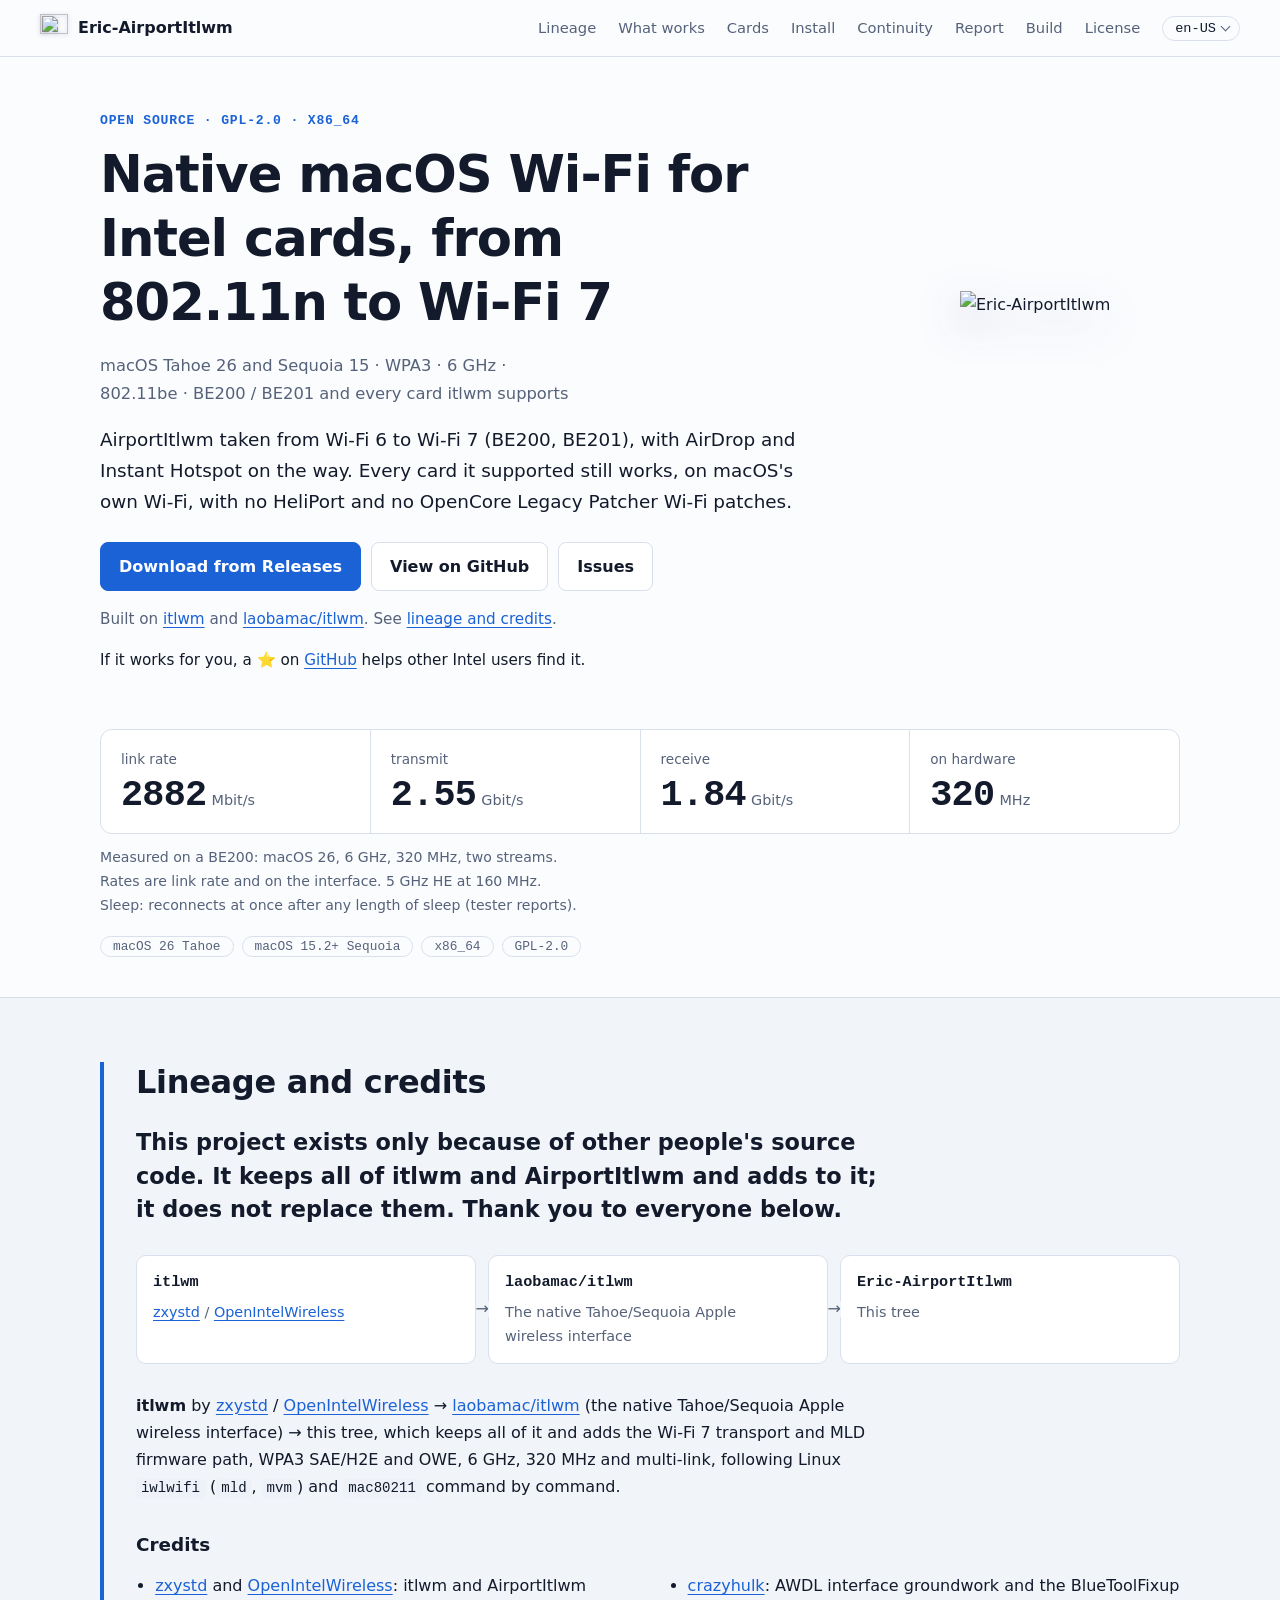
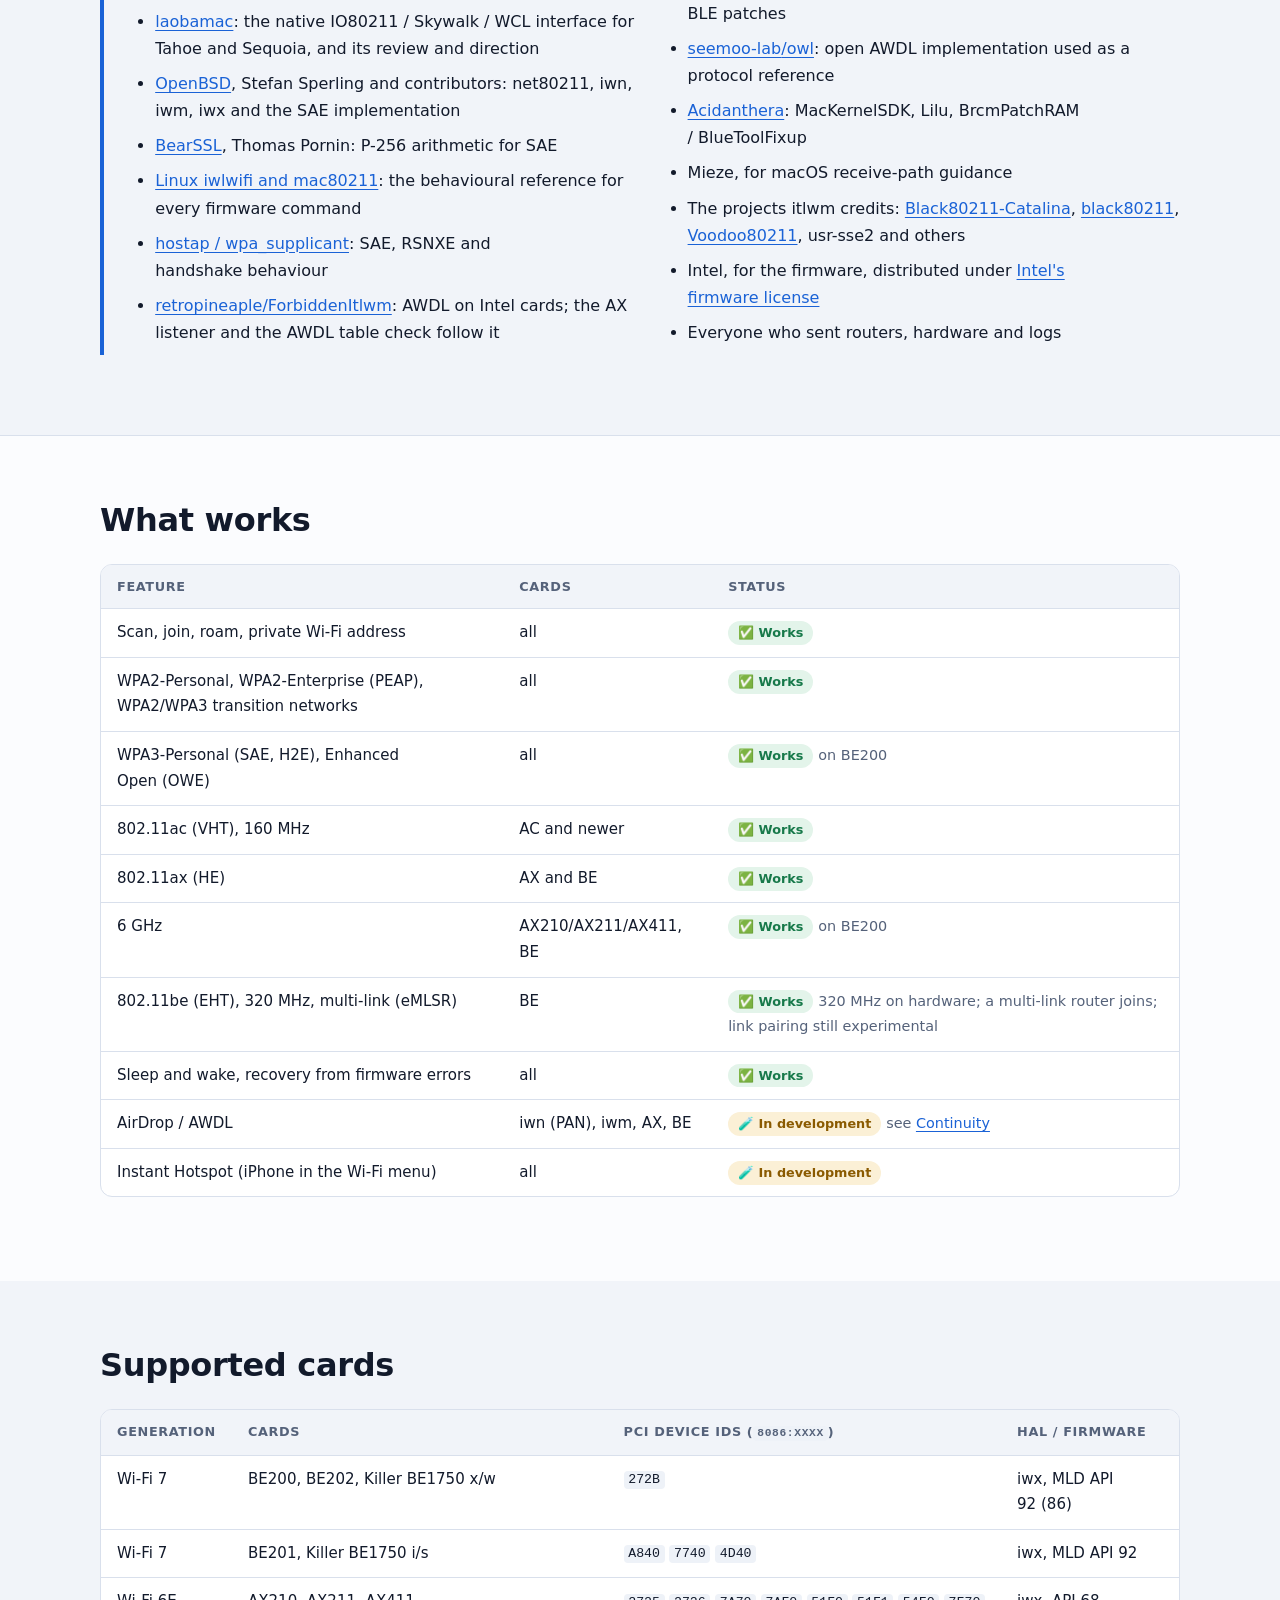
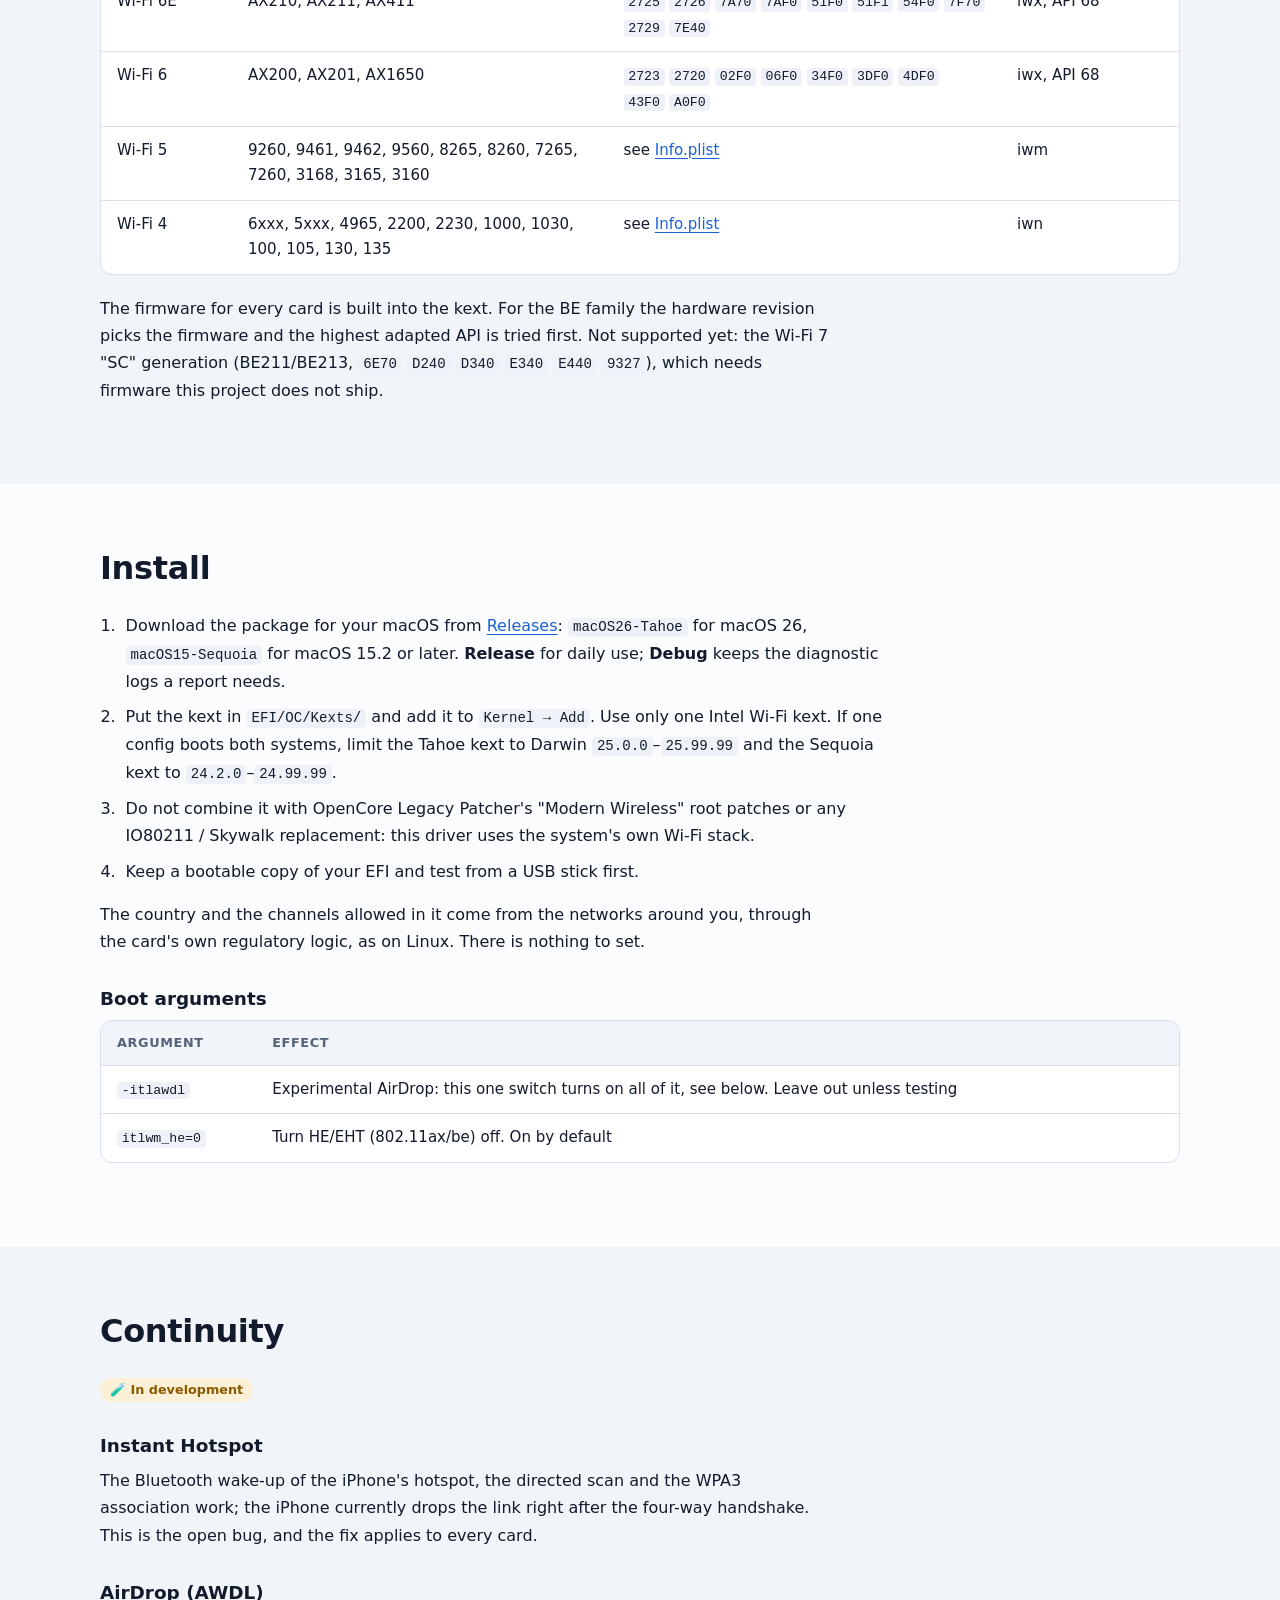
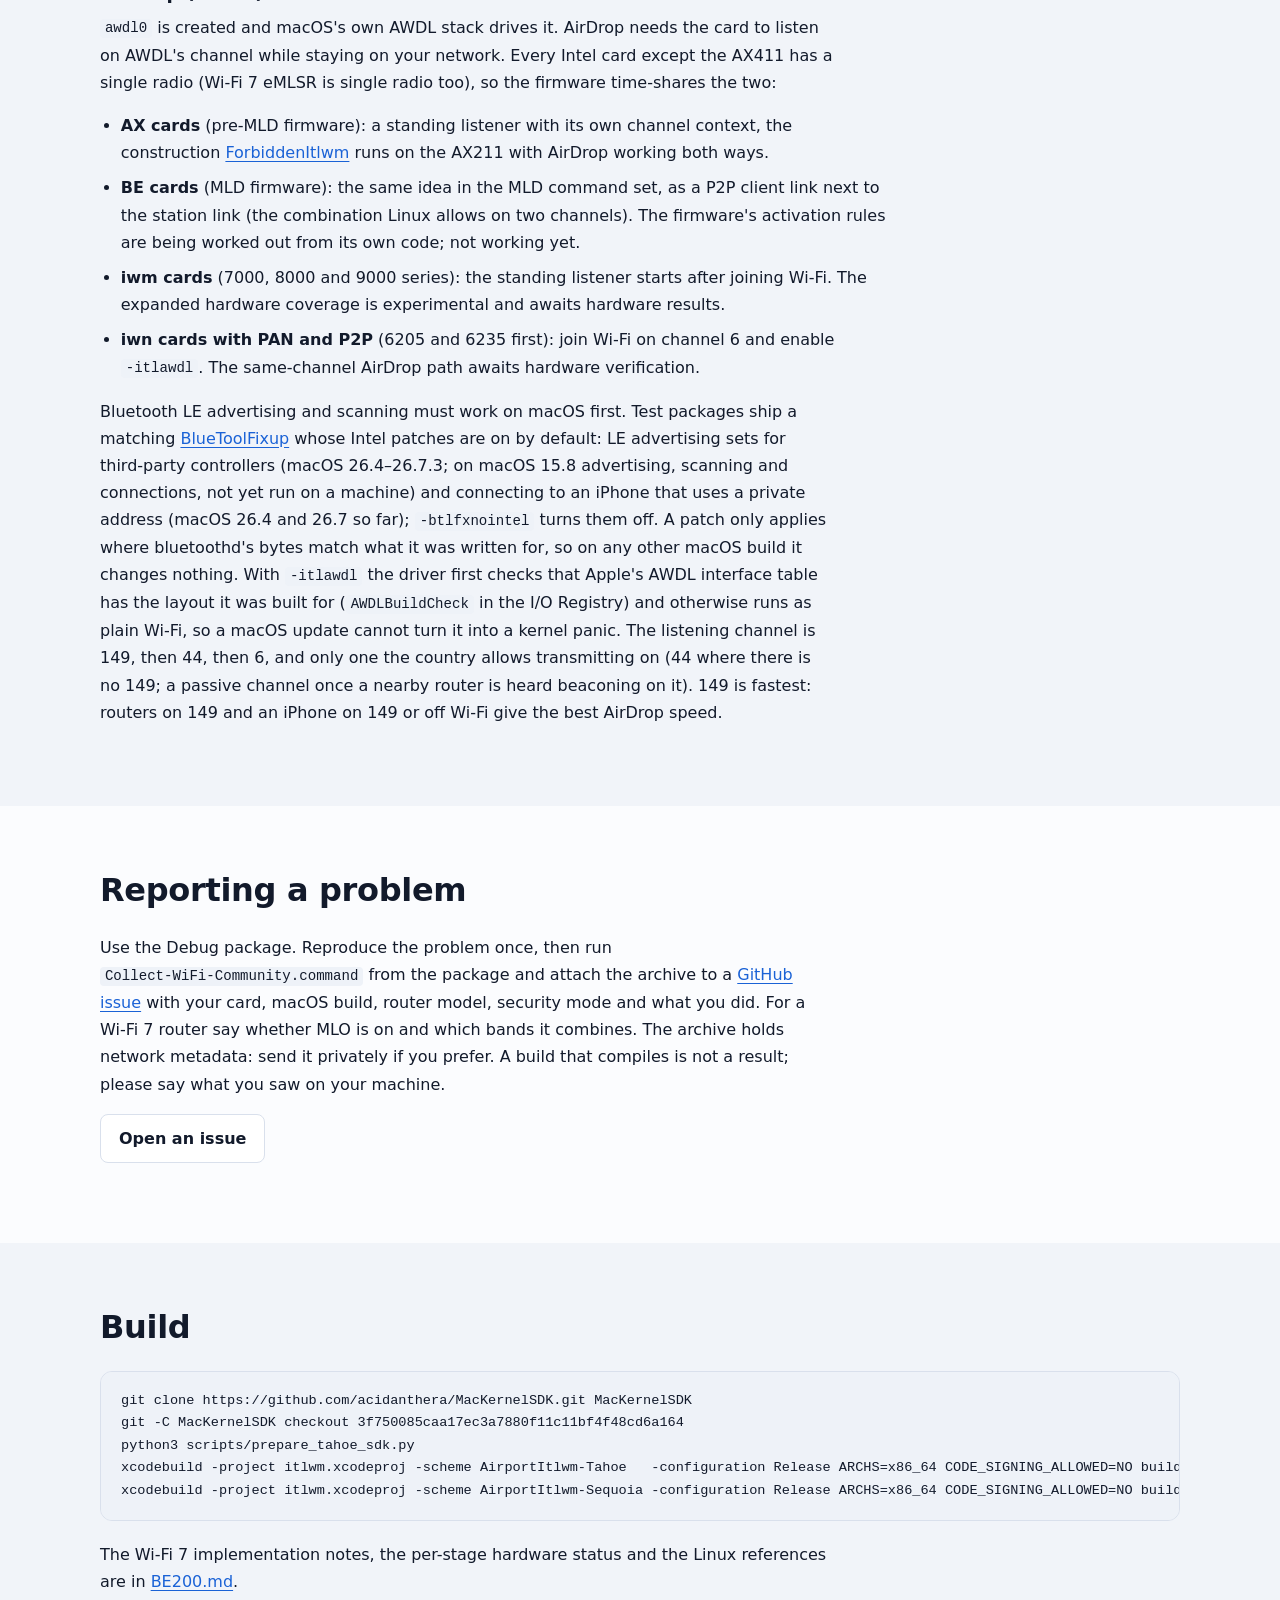
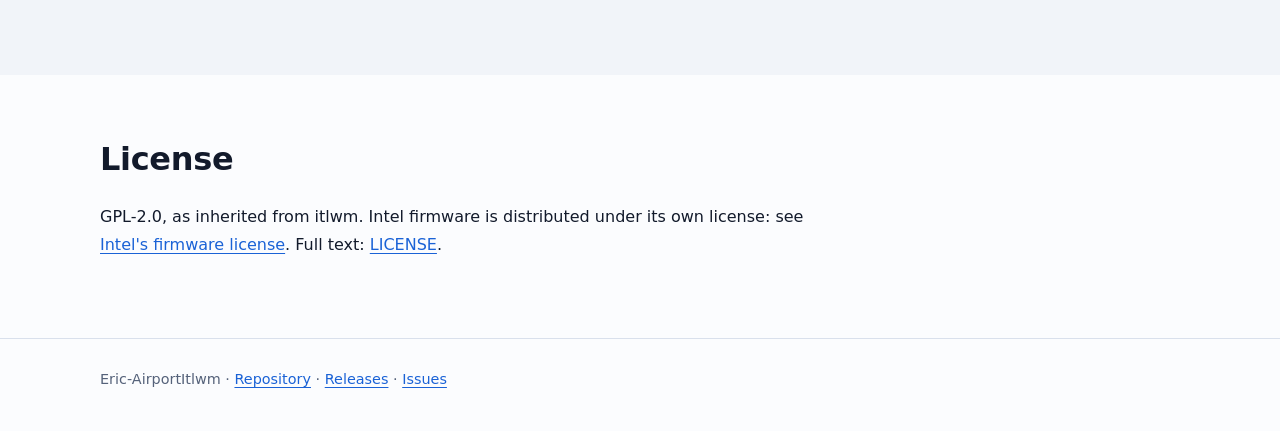
==== docs/index.html @ acb90069 "docs(site): match the Bluetooth patch text to the README The site still described -btlfxadvsets and " ====
<!DOCTYPE html>
<html lang="en" data-lang="en-us">
<head>
<meta charset="utf-8">
<meta name="viewport" content="width=device-width, initial-scale=1">
<meta name="color-scheme" content="light dark">
<title>Eric-AirportItlwm: native macOS Wi-Fi for Intel cards, 802.11n to Wi-Fi 7</title>
<meta name="description" content="Native macOS Wi-Fi for Intel cards, from 802.11n to Wi-Fi 7. macOS Tahoe 26 and Sequoia 15, WPA3, 6 GHz, 802.11be, BE200 / BE201 and every card itlwm supports.">
<link rel="canonical" href="https://ersiter.github.io/Eric-AirportItlwm/">
<link rel="alternate" hreflang="en" href="https://ersiter.github.io/Eric-AirportItlwm/">
<link rel="alternate" hreflang="zh-Hans" href="https://ersiter.github.io/Eric-AirportItlwm/zh-hans/">
<link rel="alternate" hreflang="zh-Hant" href="https://ersiter.github.io/Eric-AirportItlwm/zh-hant/">
<link rel="alternate" hreflang="de" href="https://ersiter.github.io/Eric-AirportItlwm/de/">
<link rel="alternate" hreflang="fr" href="https://ersiter.github.io/Eric-AirportItlwm/fr/">
<link rel="alternate" hreflang="ru" href="https://ersiter.github.io/Eric-AirportItlwm/ru/">
<link rel="alternate" hreflang="x-default" href="https://ersiter.github.io/Eric-AirportItlwm/">
<link rel="icon" type="image/png" href="be200-icon.png">
<link rel="stylesheet" href="style.css">
<script>var SITE_ROOT=true;</script>
<script src="lang.js"></script>
<script defer src="app.js"></script>
</head>
<body>
<a class="skip" href="#main">Skip to content</a>
<header class="top"><div class="bar">
<a class="brand" href="#top"><img src="be200-icon.png" width="28" height="28" alt="">Eric-AirportItlwm</a>
<button class="burger" type="button" aria-label="Menu" aria-expanded="false" aria-controls="sections"><span></span><span></span><span></span></button>
<nav id="sections" aria-label="Sections">
<a href="#lineage">Lineage</a>
<a href="#works">What works</a>
<a href="#cards">Cards</a>
<a href="#install">Install</a>
<a href="#continuity">Continuity</a>
<a href="#report">Report</a>
<a href="#build">Build</a>
<a href="#license">License</a>
</nav>
<details class="lang">
<summary aria-label="Language"><span lang="en">en-US</span></summary>
<ul>
<li><a href="./" hreflang="en" lang="en" data-lang="en-us" aria-current="true">en-US<span>English</span></a></li>
<li><a href="zh-hans/" hreflang="zh-Hans" lang="zh-Hans" data-lang="zh-hans">zh-Hans<span>简体中文</span></a></li>
<li><a href="zh-hant/" hreflang="zh-Hant" lang="zh-Hant" data-lang="zh-hant">zh-Hant<span>繁體中文</span></a></li>
<li><a href="de/" hreflang="de" lang="de" data-lang="de">de<span>Deutsch</span></a></li>
<li><a href="fr/" hreflang="fr" lang="fr" data-lang="fr">fr<span>Français</span></a></li>
<li><a href="ru/" hreflang="ru" lang="ru" data-lang="ru">ru<span>Русский</span></a></li>
</ul>
</details>
</div></header>
<main id="main">
<section class="hero" id="top"><div class="wrap hero-grid">
<div class="hero-text">
<p class="eyebrow">Open source · <span class="nw">GPL-2</span>.0 · x86_64</p>
<h1>Native macOS <span class="nw">Wi-Fi</span> for Intel cards, from <span class="nw">802.11n</span> to <span class="nw">Wi-Fi 7</span></h1>
<p class="sub">macOS Tahoe 26 and Sequoia 15 · WPA3 · 6 GHz · <span class="nw">802.11be</span> · <span class="nw">BE200 / BE201</span> and every card itlwm supports</p>
<p class="lead">AirportItlwm taken from <span class="nw">Wi-Fi 6</span> to <span class="nw">Wi-Fi 7</span> (BE200, BE201), with AirDrop and Instant Hotspot on the way. Every card it supported still works, on macOS's own <span class="nw">Wi-Fi</span>, with no HeliPort and no OpenCore Legacy Patcher <span class="nw">Wi-Fi</span> patches.</p>
<p class="cta"><a target="_blank" rel="noopener noreferrer" class="btn primary" href="https://github.com/Ersiter/Eric-AirportItlwm/releases/latest">Download from Releases</a><a target="_blank" rel="noopener noreferrer" class="btn" href="https://github.com/Ersiter/Eric-AirportItlwm">View on GitHub</a><a target="_blank" rel="noopener noreferrer" class="btn" href="https://github.com/Ersiter/Eric-AirportItlwm/issues">Issues</a></p>
<p class="credit-line">Built on <a target="_blank" rel="noopener noreferrer" href="https://github.com/OpenIntelWireless/itlwm">itlwm</a> and <a target="_blank" rel="noopener noreferrer" href="https://github.com/laobamac/itlwm">laobamac/itlwm</a>. See <a href="#lineage">lineage and credits</a>.</p>
<p class="star-line">If it works for you, a ⭐ on <a target="_blank" rel="noopener noreferrer" href="https://github.com/Ersiter/Eric-AirportItlwm">GitHub</a> helps other Intel users find it.</p>
</div>
<div class="hero-art"><img src="be200-icon.png" width="256" height="256" alt="Eric-AirportItlwm"></div>
</div>
<div class="wrap"><dl class="stats">
<div><dt>link rate</dt><dd><span class="num">2882</span> <span class="unit">Mbit/s</span></dd></div>
<div><dt>transmit</dt><dd><span class="num">2.55</span> <span class="unit">Gbit/s</span></dd></div>
<div><dt>receive</dt><dd><span class="num">1.84</span> <span class="unit">Gbit/s</span></dd></div>
<div><dt>on hardware</dt><dd><span class="num">320</span> <span class="unit">MHz</span></dd></div>
</dl><p class="note">Measured on a BE200: macOS 26, 6 GHz, 320 MHz, two streams. Rates are link rate and on the interface. 5 GHz HE at 160 MHz. Sleep: reconnects at once after any length of sleep (tester reports).</p>
<ul class="chips"><li>macOS 26 Tahoe</li><li>macOS 15.2+ Sequoia</li><li>x86_64</li><li>GPL-2.0</li></ul></div>
</section>
<section class="lineage" id="lineage"><div class="wrap">
<h2>Lineage and credits</h2>
<p class="big">This project exists only because of other people's source code. It keeps all of itlwm and AirportItlwm and adds to it; it does not replace them. Thank you to everyone below.</p>
<ol class="chain">
<li><strong>itlwm</strong><span><a target="_blank" rel="noopener noreferrer" href="https://github.com/zxystd">zxystd</a> / <a target="_blank" rel="noopener noreferrer" href="https://github.com/OpenIntelWireless/itlwm">OpenIntelWireless</a></span></li>
<li><strong>laobamac/itlwm</strong><span>The native <span class="nw">Tahoe/Sequoia</span> Apple wireless interface</span></li>
<li><strong>Eric-AirportItlwm</strong><span>This tree</span></li>
</ol>
<p><strong>itlwm</strong> by <a target="_blank" rel="noopener noreferrer" href="https://github.com/zxystd">zxystd</a> / <a target="_blank" rel="noopener noreferrer" href="https://github.com/OpenIntelWireless/itlwm">OpenIntelWireless</a> → <a target="_blank" rel="noopener noreferrer" href="https://github.com/laobamac/itlwm">laobamac/itlwm</a> (the native <span class="nw">Tahoe/Sequoia</span> Apple wireless interface) → this tree, which keeps all of it and adds the <span class="nw">Wi-Fi 7</span> transport and MLD firmware path, WPA3 SAE/H2E and OWE, 6 GHz, 320 MHz and <span class="nw">multi-link</span>, following Linux <code>iwlwifi</code> (<code>mld</code>, <code>mvm</code>) and <code>mac80211</code> command by command.</p>
<h3>Credits</h3>
<ul class="credits">
<li><a target="_blank" rel="noopener noreferrer" href="https://github.com/zxystd">zxystd</a> and <a target="_blank" rel="noopener noreferrer" href="https://github.com/OpenIntelWireless">OpenIntelWireless</a>: itlwm and AirportItlwm</li>
<li><a target="_blank" rel="noopener noreferrer" href="https://github.com/laobamac/itlwm">laobamac</a>: the native IO80211 / Skywalk / WCL interface for Tahoe and Sequoia, and its review and direction</li>
<li><a target="_blank" rel="noopener noreferrer" href="https://github.com/openbsd/src">OpenBSD</a>, Stefan Sperling and contributors: net80211, iwn, iwm, iwx and the SAE implementation</li>
<li><a target="_blank" rel="noopener noreferrer" href="https://bearssl.org/">BearSSL</a>, Thomas Pornin: <span class="nw">P-256</span> arithmetic for SAE</li>
<li><a target="_blank" rel="noopener noreferrer" href="https://github.com/torvalds/linux/tree/master/drivers/net/wireless/intel/iwlwifi">Linux iwlwifi and mac80211</a>: the behavioural reference for every firmware command</li>
<li><a target="_blank" rel="noopener noreferrer" href="https://w1.fi/">hostap / wpa_supplicant</a>: SAE, RSNXE and handshake behaviour</li>
<li><a target="_blank" rel="noopener noreferrer" href="https://github.com/retropineaple/ForbiddenItlwm">retropineaple/ForbiddenItlwm</a>: AWDL on Intel cards; the AX listener and the AWDL table check follow it</li>
<li><a target="_blank" rel="noopener noreferrer" href="https://github.com/crazyhulk">crazyhulk</a>: AWDL interface groundwork and the BlueToolFixup BLE patches</li>
<li><a target="_blank" rel="noopener noreferrer" href="https://github.com/seemoo-lab/owl"><span class="nw">seemoo-lab</span>/owl</a>: open AWDL implementation used as a protocol reference</li>
<li><a target="_blank" rel="noopener noreferrer" href="https://github.com/acidanthera">Acidanthera</a>: MacKernelSDK, Lilu, BrcmPatchRAM / BlueToolFixup</li>
<li>Mieze, for macOS <span class="nw">receive-path</span> guidance</li>
<li>The projects itlwm credits: <a target="_blank" rel="noopener noreferrer" href="https://github.com/AppleIntelWiFi/Black80211-Catalina"><span class="nw">Black80211-Catalina</span></a>, <a target="_blank" rel="noopener noreferrer" href="https://github.com/rpeshkov/black80211">black80211</a>, <a target="_blank" rel="noopener noreferrer" href="https://github.com/mercurysquad/Voodoo80211">Voodoo80211</a>, <span class="nw">usr-sse2</span> and others</li>
<li>Intel, for the firmware, distributed under <a target="_blank" rel="noopener noreferrer" href="https://github.com/Ersiter/Eric-AirportItlwm/blob/be200-tahoe/iwlwifi-firmware-license">Intel's firmware license</a></li>
<li>Everyone who sent routers, hardware and logs</li>
</ul></div></section>
<section id="works"><div class="wrap"><h2>What works</h2>
<div class="table-wrap"><table><thead><tr><th>Feature</th><th>Cards</th><th>Status</th></tr></thead><tbody>
<tr><td>Scan, join, roam, private <span class="nw">Wi-Fi</span> address</td><td>all</td><td><span class="pill ok"><span aria-hidden="true">✅</span> Works</span></td></tr>
<tr><td><span class="nw">WPA2-Personal</span>, <span class="nw">WPA2-Enterprise</span> (PEAP), WPA2/WPA3 transition networks</td><td>all</td><td><span class="pill ok"><span aria-hidden="true">✅</span> Works</span></td></tr>
<tr><td><span class="nw">WPA3-Personal</span> (SAE, H2E), Enhanced Open (OWE)</td><td>all</td><td><span class="pill ok"><span aria-hidden="true">✅</span> Works</span> <span class="snote">on BE200</span></td></tr>
<tr><td><span class="nw">802.11ac</span> (VHT), 160 MHz</td><td>AC and newer</td><td><span class="pill ok"><span aria-hidden="true">✅</span> Works</span></td></tr>
<tr><td><span class="nw">802.11ax</span> (HE)</td><td>AX and BE</td><td><span class="pill ok"><span aria-hidden="true">✅</span> Works</span></td></tr>
<tr><td>6 GHz</td><td>AX210/AX211/AX411, BE</td><td><span class="pill ok"><span aria-hidden="true">✅</span> Works</span> <span class="snote">on BE200</span></td></tr>
<tr><td><span class="nw">802.11be</span> (EHT), 320 MHz, <span class="nw">multi-link</span> (eMLSR)</td><td>BE</td><td><span class="pill ok"><span aria-hidden="true">✅</span> Works</span> <span class="snote">320 MHz on hardware; a <span class="nw">multi-link</span> router joins; link pairing still experimental</span></td></tr>
<tr><td>Sleep and wake, recovery from firmware errors</td><td>all</td><td><span class="pill ok"><span aria-hidden="true">✅</span> Works</span></td></tr>
<tr><td>AirDrop / AWDL</td><td>iwn (PAN), iwm, AX, BE</td><td><span class="pill dev"><span aria-hidden="true">🧪</span> In development</span> <span class="snote">see <a href="#continuity">Continuity</a></span></td></tr>
<tr><td>Instant Hotspot (iPhone in the <span class="nw">Wi-Fi</span> menu)</td><td>all</td><td><span class="pill dev"><span aria-hidden="true">🧪</span> In development</span></td></tr>
</tbody></table></div></div></section>
<section id="cards"><div class="wrap"><h2>Supported cards</h2>
<div class="table-wrap"><table class="cards"><thead><tr><th>Generation</th><th>Cards</th><th>PCI device IDs (<code>8086:xxxx</code>)</th><th>HAL / firmware</th></tr></thead><tbody>
<tr><td><span class="nw">Wi-Fi 7</span></td><td>BE200, BE202, Killer BE1750 x/w</td><td><code>272B</code></td><td>iwx, MLD API 92 (86)</td></tr>
<tr><td><span class="nw">Wi-Fi 7</span></td><td>BE201, Killer BE1750 i/s</td><td><code>A840</code> <code>7740</code> <code>4D40</code></td><td>iwx, MLD API 92</td></tr>
<tr><td><span class="nw">Wi-Fi 6E</span></td><td>AX210, AX211, AX411</td><td><code>2725</code> <code>2726</code> <code>7A70</code> <code>7AF0</code> <code>51F0</code> <code>51F1</code> <code>54F0</code> <code>7F70</code> <code>2729</code> <code>7E40</code></td><td>iwx, API 68</td></tr>
<tr><td><span class="nw">Wi-Fi 6</span></td><td>AX200, AX201, AX1650</td><td><code>2723</code> <code>2720</code> <code>02F0</code> <code>06F0</code> <code>34F0</code> <code>3DF0</code> <code>4DF0</code> <code>43F0</code> <code>A0F0</code></td><td>iwx, API 68</td></tr>
<tr><td><span class="nw">Wi-Fi 5</span></td><td>9260, 9461, 9462, 9560, 8265, 8260, 7265, 7260, 3168, 3165, 3160</td><td>see <a target="_blank" rel="noopener noreferrer" href="https://github.com/Ersiter/Eric-AirportItlwm/blob/be200-tahoe/AirportItlwm/WCL/Info.plist">Info.plist</a></td><td>iwm</td></tr>
<tr><td><span class="nw">Wi-Fi 4</span></td><td>6xxx, 5xxx, 4965, 2200, 2230, 1000, 1030, 100, 105, 130, 135</td><td>see <a target="_blank" rel="noopener noreferrer" href="https://github.com/Ersiter/Eric-AirportItlwm/blob/be200-tahoe/AirportItlwm/WCL/Info.plist">Info.plist</a></td><td>iwn</td></tr>
</tbody></table></div><p>The firmware for every card is built into the kext. For the BE family the hardware revision picks the firmware and the highest adapted API is tried first. Not supported yet: the <span class="nw">Wi-Fi 7</span> "SC" generation (BE211/BE213, <code>6E70</code> <code>D240</code> <code>D340</code> <code>E340</code> <code>E440</code> <code>9327</code>), which needs firmware this project does not ship.</p></div></section>
<section id="install"><div class="wrap"><h2>Install</h2><ol class="steps">
<li>Download the package for your macOS from <a target="_blank" rel="noopener noreferrer" href="https://github.com/Ersiter/Eric-AirportItlwm/releases">Releases</a>: <code>macOS26-Tahoe</code> for macOS 26, <code>macOS15-Sequoia</code> for macOS 15.2 or later. <strong>Release</strong> for daily use; <strong>Debug</strong> keeps the diagnostic logs a report needs.</li>
<li>Put the kext in <code>EFI/OC/Kexts/</code> and add it to <code>Kernel → Add</code>. Use only one Intel <span class="nw">Wi-Fi</span> kext. If one config boots both systems, limit the Tahoe kext to Darwin <code>25.0.0</code>–<code>25.99.99</code> and the Sequoia kext to <code>24.2.0</code>–<code>24.99.99</code>.</li>
<li>Do not combine it with OpenCore Legacy Patcher's "Modern Wireless" root patches or any IO80211 / Skywalk replacement: this driver uses the system's own <span class="nw">Wi-Fi</span> stack.</li>
<li>Keep a bootable copy of your EFI and test from a USB stick first.</li>
</ol><p>The country and the channels allowed in it come from the networks around you, through the card's own regulatory logic, as on Linux. There is nothing to set.</p>
<h3>Boot arguments</h3><div class="table-wrap"><table><thead><tr><th>Argument</th><th>Effect</th></tr></thead><tbody>
<tr><td><code>-itlawdl</code></td><td>Experimental AirDrop: this one switch turns on all of it, see below. Leave out unless testing</td></tr>
<tr><td><code>itlwm_he=0</code></td><td>Turn HE/EHT (<span class="nw">802.11ax</span>/be) off. On by default</td></tr>
</tbody></table></div></div></section>
<section id="continuity"><div class="wrap"><h2>Continuity</h2>
<p><span class="pill dev"><span aria-hidden="true">🧪</span> In development</span></p>
<h3>Instant Hotspot</h3><p>The Bluetooth <span class="nw">wake-up</span> of the iPhone's hotspot, the directed scan and the WPA3 association work; the iPhone currently drops the link right after the <span class="nw">four-way</span> handshake. This is the open bug, and the fix applies to every card.</p>
<h3>AirDrop (AWDL)</h3><p><code>awdl0</code> is created and macOS's own AWDL stack drives it. AirDrop needs the card to listen on AWDL's channel while staying on your network. Every Intel card except the AX411 has a single radio (<span class="nw">Wi-Fi 7</span> eMLSR is single radio too), so the firmware <span class="nw">time-shares</span> the two:</p><ul>
<li><strong>AX cards</strong> (<span class="nw">pre-MLD</span> firmware): a standing listener with its own channel context, the construction <a target="_blank" rel="noopener noreferrer" href="https://github.com/retropineaple/ForbiddenItlwm">ForbiddenItlwm</a> runs on the AX211 with AirDrop working both ways.</li>
<li><strong>BE cards</strong> (MLD firmware): the same idea in the MLD command set, as a P2P client link next to the station link (the combination Linux allows on two channels). The firmware's activation rules are being worked out from its own code; not working yet.</li>
<li><strong>iwm cards</strong> (7000, 8000 and 9000 series): the standing listener starts after joining <span class="nw">Wi-Fi</span>. The expanded hardware coverage is experimental and awaits hardware results.</li>
<li><strong>iwn cards with PAN and P2P</strong> (6205 and 6235 first): join <span class="nw">Wi-Fi</span> on channel 6 and enable <code>-itlawdl</code>. The <span class="nw">same-channel</span> AirDrop path awaits hardware verification.</li>
</ul><p>Bluetooth LE advertising and scanning must work on macOS first. Test packages ship a matching <a target="_blank" rel="noopener noreferrer" href="https://github.com/acidanthera/BrcmPatchRAM">BlueToolFixup</a> whose Intel patches are on by default: LE advertising sets for <span class="nw">third-party</span> controllers (macOS 26.4–26.7.3; on macOS 15.8 advertising, scanning and connections, not yet run on a machine) and connecting to an iPhone that uses a private address (macOS 26.4 and 26.7 so far); <code>-btlfxnointel</code> turns them off. A patch only applies where bluetoothd's bytes match what it was written for, so on any other macOS build it changes nothing. With <code>-itlawdl</code> the driver first checks that Apple's AWDL interface table has the layout it was built for (<code>AWDLBuildCheck</code> in the I/O Registry) and otherwise runs as plain <span class="nw">Wi-Fi</span>, so a macOS update cannot turn it into a kernel panic. The listening channel is 149, then 44, then 6, and only one the country allows transmitting on (44 where there is no 149; a passive channel once a nearby router is heard beaconing on it). 149 is fastest: routers on 149 and an iPhone on 149 or off <span class="nw">Wi-Fi</span> give the best AirDrop speed.</p></div></section>
<section id="report"><div class="wrap"><h2>Reporting a problem</h2><p>Use the Debug package. Reproduce the problem once, then run <code>Collect-WiFi-Community.command</code> from the package and attach the archive to a <a target="_blank" rel="noopener noreferrer" href="https://github.com/Ersiter/Eric-AirportItlwm/issues">GitHub issue</a> with your card, macOS build, router model, security mode and what you did. For a <span class="nw">Wi-Fi 7</span> router say whether MLO is on and which bands it combines. The archive holds network metadata: send it privately if you prefer. A build that compiles is not a result; please say what you saw on your machine.</p><p><a target="_blank" rel="noopener noreferrer" class="btn" href="https://github.com/Ersiter/Eric-AirportItlwm/issues/new">Open an issue</a></p></div></section>
<section id="build"><div class="wrap"><h2>Build</h2>
<div class="code"><button type="button" class="copy" data-copied="Copied" hidden>Copy</button><pre><code>git clone https://github.com/acidanthera/MacKernelSDK.git MacKernelSDK
git -C MacKernelSDK checkout 3f750085caa17ec3a7880f11c11bf4f48cd6a164
python3 scripts/prepare_tahoe_sdk.py
xcodebuild -project itlwm.xcodeproj -scheme AirportItlwm-Tahoe   -configuration Release ARCHS=x86_64 CODE_SIGNING_ALLOWED=NO build
xcodebuild -project itlwm.xcodeproj -scheme AirportItlwm-Sequoia -configuration Release ARCHS=x86_64 CODE_SIGNING_ALLOWED=NO build</code></pre></div>
<p>The <span class="nw">Wi-Fi 7</span> implementation notes, the <span class="nw">per-stage</span> hardware status and the Linux references are in <a target="_blank" rel="noopener noreferrer" href="https://github.com/Ersiter/Eric-AirportItlwm/blob/be200-tahoe/BE200.md">BE200.md</a>.</p></div></section>
<section id="license"><div class="wrap"><h2>License</h2><p><span class="nw">GPL-2</span>.0, as inherited from itlwm. Intel firmware is distributed under its own license: see <a target="_blank" rel="noopener noreferrer" href="https://github.com/Ersiter/Eric-AirportItlwm/blob/be200-tahoe/iwlwifi-firmware-license">Intel's firmware license</a>. Full text: <a target="_blank" rel="noopener noreferrer" href="https://github.com/Ersiter/Eric-AirportItlwm/blob/be200-tahoe/LICENSE">LICENSE</a>.</p></div></section>
</main>
<footer><div class="wrap"><p>Eric-AirportItlwm · <a target="_blank" rel="noopener noreferrer" href="https://github.com/Ersiter/Eric-AirportItlwm">Repository</a> · <a target="_blank" rel="noopener noreferrer" href="https://github.com/Ersiter/Eric-AirportItlwm/releases">Releases</a> · <a target="_blank" rel="noopener noreferrer" href="https://github.com/Ersiter/Eric-AirportItlwm/issues">Issues</a></p></div></footer>
</body>
</html>
---- docs/style.css ----
:root {
  color-scheme: light dark;
  --bg: #fbfcfe;
  --bg-alt: #f1f4f9;
  --panel: #ffffff;
  --line: #d9e0ec;
  --text: #121a2b;
  --muted: #55627a;
  --accent: #1a62d6;
  --accent-ink: #ffffff;
  --ok: #17794a;
  --ok-bg: #e3f4ea;
  --dev: #8a5a00;
  --dev-bg: #fbf0d6;
  --code-bg: #eef2f8;
  --sans: system-ui, -apple-system, "Segoe UI", "PingFang SC", "Hiragino Sans GB", "Microsoft YaHei", "Noto Sans CJK SC", "Noto Sans SC", sans-serif;
  --mono: ui-monospace, "SF Mono", Menlo, Consolas, "Liberation Mono", monospace;
}

@media (prefers-color-scheme: dark) {
  :root {
    --bg: #080d17;
    --bg-alt: #0c1322;
    --panel: #0f1829;
    --line: #1f2c45;
    --text: #dbe5f6;
    --muted: #8da0bf;
    --accent: #5aa8ff;
    --accent-ink: #06101f;
    --ok: #62d394;
    --ok-bg: #0f2a1d;
    --dev: #f0c35a;
    --dev-bg: #2b2210;
    --code-bg: #0a1220;
  }
}

* { box-sizing: border-box; }
:lang(zh-Hant) { --sans: system-ui, -apple-system, "Segoe UI", "PingFang TC", "Microsoft JhengHei", "Noto Sans CJK TC", "Noto Sans TC", sans-serif; }

/* Line breaks: no word is split over two lines. Chinese breaks only at the phrase marks (<wbr>) the build puts in;
   names, versions and numbers with their unit carry .nw or a no-break space. */
.nw { white-space: nowrap; }
h1, h2, h3, .big, .lead, .sub, .note { text-wrap: balance; }
p, li, td { text-wrap: pretty; }
:lang(zh-Hans) body, :lang(zh-Hant) body { word-break: keep-all; overflow-wrap: break-word; line-break: strict; }
html { scroll-behavior: smooth; scroll-padding-top: 72px; -webkit-text-size-adjust: 100%; }
body {
  margin: 0;
  background: var(--bg);
  color: var(--text);
  font: 16px/1.7 var(--sans);
  -webkit-font-smoothing: antialiased;
}
img { max-width: 100%; height: auto; }
a { color: var(--accent); text-underline-offset: 3px; }
a:hover { text-decoration-thickness: 2px; }
:focus-visible { outline: 2px solid var(--accent); outline-offset: 2px; border-radius: 3px; }
section[tabindex="-1"]:focus, main[tabindex="-1"]:focus { outline: none; }
code { font-family: var(--mono); font-size: .88em; background: var(--code-bg); padding: .1em .35em; border-radius: 4px; white-space: nowrap; }
.wrap { width: min(1080px, 100% - 40px); margin-inline: auto; }

.skip { position: absolute; left: -999px; top: 8px; background: var(--accent); color: var(--accent-ink); padding: 8px 12px; border-radius: 6px; z-index: 20; }
.skip:focus { left: 8px; }

/* header: the bar spans the window; sections on the right, then the language menu */
.top { position: sticky; top: 0; z-index: 10; background: color-mix(in srgb, var(--bg) 88%, transparent); backdrop-filter: blur(10px); -webkit-backdrop-filter: blur(10px); border-bottom: 1px solid var(--line); }
.bar { display: flex; align-items: center; gap: 12px; min-height: 56px; padding-inline: clamp(16px, 4vw, 40px); }
.brand { display: flex; align-items: center; gap: 10px; font-weight: 650; color: var(--text); text-decoration: none; white-space: nowrap; margin-right: auto; flex-shrink: 0; }
.brand img { filter: drop-shadow(0 1px 2px rgba(10, 40, 110, .25)); }
.top nav { display: flex; gap: 2px; }
.top nav a { color: var(--muted); text-decoration: none; padding: 6px 10px; border-radius: 6px; font-size: .92rem; white-space: nowrap; }
.top nav a:hover { color: var(--text); background: var(--bg-alt); }

.lang { position: relative; }
.lang summary { list-style: none; cursor: pointer; font: .85rem var(--mono); border: 1px solid var(--line); padding: 4px 10px 4px 12px; border-radius: 999px; color: var(--text); white-space: nowrap; display: flex; align-items: center; gap: 6px; user-select: none; }
.lang summary::-webkit-details-marker { display: none; }
.lang summary::after { content: ""; width: 6px; height: 6px; border: solid var(--muted); border-width: 0 1.5px 1.5px 0; transform: translateY(-2px) rotate(45deg); transition: transform .15s; }
.lang[open] summary::after { transform: translateY(1px) rotate(-135deg); }
.lang summary:hover, .lang[open] summary { border-color: var(--accent); }
.lang ul { position: absolute; right: 0; top: calc(100% + 6px); list-style: none; margin: 0; padding: 4px; min-width: 168px; background: var(--panel); border: 1px solid var(--line); border-radius: 10px; box-shadow: 0 8px 24px -8px rgba(0, 0, 0, .25); }
.lang li { margin: 0; }
.lang ul a { display: flex; justify-content: space-between; gap: 12px; padding: 6px 10px; border-radius: 6px; text-decoration: none; color: var(--text); font: .85rem var(--mono); }
.lang ul a span { font-family: var(--sans); color: var(--muted); }
.lang ul a:hover { background: var(--bg-alt); }
.lang ul a[aria-current] { color: var(--accent); }

.burger { display: none; position: relative; width: 36px; height: 36px; padding: 0; border: 0; background: none; cursor: pointer; color: var(--text); }
.burger span { position: absolute; left: 8px; width: 20px; height: 1.5px; background: currentColor; border-radius: 1px; transition: transform .3s cubic-bezier(.34, 1.56, .64, 1), opacity .15s; }
.burger span:nth-child(1) { top: 11px; }
.burger span:nth-child(2) { top: 17px; }
.burger span:nth-child(3) { top: 23px; }
.burger[aria-expanded="true"] span:nth-child(1) { transform: translateY(6px) rotate(45deg); }
.burger[aria-expanded="true"] span:nth-child(2) { opacity: 0; }
.burger[aria-expanded="true"] span:nth-child(3) { transform: translateY(-6px) rotate(-45deg); }

@media (max-width: 1040px) {
  .burger { display: block; order: 3; }
  .top nav { position: fixed; top: 60px; right: clamp(8px, 3vw, 16px); flex-direction: column; gap: 0; min-width: 176px; padding: 4px; background: var(--panel); border: 1px solid var(--line); border-radius: 10px; box-shadow: 0 8px 24px -8px rgba(0, 0, 0, .25); transform: translateY(-8px); opacity: 0; visibility: hidden; transition: transform .2s, opacity .2s, visibility 0s .2s; }
  .top nav.open { transform: none; opacity: 1; visibility: visible; transition: transform .2s, opacity .2s; }
  .top nav a { padding: 8px 12px; }
}

/* sections */
section { padding: 64px 0; }
section:nth-of-type(even) { background: var(--bg-alt); }
h1, h2, h3 { line-height: 1.25; margin: 0; }
h2 { font-size: clamp(1.5rem, 1.1rem + 1.6vw, 2rem); letter-spacing: -.01em; margin-bottom: 24px; }
h3 { font-size: 1.15rem; margin: 32px 0 10px; }
p { margin: 0 0 1em; max-width: 72ch; }
ul, ol { padding-left: 1.3em; }
li { margin-bottom: .5em; max-width: 76ch; }

/* hero */
.hero { padding: 56px 0 40px; background: var(--bg) !important; }
.hero-grid { display: grid; grid-template-columns: 1fr 220px; gap: 40px; align-items: center; }
.eyebrow { color: var(--accent); font: 600 .82rem var(--mono); letter-spacing: .06em; text-transform: uppercase; margin-bottom: 14px; }
h1 { font-size: clamp(2rem, 1.2rem + 3.2vw, 3.2rem); letter-spacing: -.02em; max-width: 20ch; }
:lang(zh-Hans) h1, :lang(zh-Hant) h1 { letter-spacing: 0; max-width: 18em; }
.sub { color: var(--muted); margin-top: 18px; font-size: 1.02rem; }
.lead { font-size: 1.15rem; margin-top: 8px; }
.cta { display: flex; flex-wrap: wrap; gap: 10px; margin-top: 24px; }
.btn { display: inline-flex; align-items: center; justify-content: center; padding: 10px 18px; border: 1px solid var(--line); border-radius: 8px; text-decoration: none; color: var(--text); background: var(--panel); font-weight: 550; }
.btn:hover { border-color: var(--accent); }
.btn.primary { background: var(--accent); border-color: var(--accent); color: var(--accent-ink); }
.credit-line { color: var(--muted); font-size: .95rem; margin-top: 4px; }
.star-line { font-size: .95rem; margin-top: 4px; }
.hero-art img { width: 100%; max-width: 220px; display: block; margin-inline: auto; filter: drop-shadow(0 14px 22px rgba(10, 40, 110, .35)); }
@media (prefers-color-scheme: dark) { .hero-art img { filter: drop-shadow(0 10px 28px rgba(90, 168, 255, .28)); } }

.stats { display: grid; grid-template-columns: repeat(4, 1fr); gap: 1px; margin: 40px 0 0; background: var(--line); border: 1px solid var(--line); border-radius: 12px; overflow: hidden; }
.stats > div { background: var(--panel); padding: 18px 20px; }
.stats dt { color: var(--muted); font-size: .85rem; }
.stats dd { margin: 4px 0 0; }
.num { font: 650 clamp(1.6rem, 1.2rem + 1.4vw, 2.3rem)/1.1 var(--mono); letter-spacing: -.02em; }
.unit { color: var(--muted); font-size: .9rem; }
.note { color: var(--muted); font-size: .88rem; margin: 12px 0 0; }
.chips { list-style: none; padding: 0; margin: 18px 0 0; display: flex; flex-wrap: wrap; gap: 8px; }
.chips li { margin: 0; font: .8rem var(--mono); color: var(--muted); border: 1px solid var(--line); border-radius: 999px; padding: 2px 12px; }

/* lineage */
.lineage { background: var(--bg-alt); border-block: 1px solid var(--line); }
.lineage .wrap { border-left: 4px solid var(--accent); padding-left: clamp(16px, 3vw, 32px); }
.big { font-size: clamp(1.15rem, 1rem + .7vw, 1.4rem); line-height: 1.5; font-weight: 550; max-width: 46em; }
.chain { list-style: none; padding: 0; margin: 28px 0; display: grid; grid-template-columns: repeat(3, 1fr); gap: 12px; counter-reset: c; }
.chain li { counter-increment: c; position: relative; background: var(--panel); border: 1px solid var(--line); border-radius: 10px; padding: 14px 16px; margin: 0; display: flex; flex-direction: column; gap: 4px; max-width: none; }
.chain li:not(:last-child)::after { content: "→"; position: absolute; right: -14px; top: 50%; transform: translateY(-50%); color: var(--muted); background: var(--bg-alt); z-index: 1; line-height: 1; }
.chain strong { font-family: var(--mono); font-size: .95rem; }
.chain span { color: var(--muted); font-size: .9rem; }
.credits { columns: 2 340px; column-gap: 40px; padding-left: 1.2em; }
.credits li { break-inside: avoid; }

/* tables */
.table-wrap { overflow-x: auto; border: 1px solid var(--line); border-radius: 12px; background: var(--panel); margin-bottom: 20px; }
table { border-collapse: collapse; width: 100%; font-size: .94rem; min-width: 560px; }
th, td { text-align: left; vertical-align: top; padding: 11px 16px; border-bottom: 1px solid var(--line); }
tbody tr:last-child td { border-bottom: 0; }
th { font-size: .8rem; text-transform: uppercase; letter-spacing: .05em; color: var(--muted); background: var(--bg-alt); font-weight: 600; white-space: nowrap; }
:lang(zh-Hans) th, :lang(zh-Hant) th { text-transform: none; letter-spacing: 0; }
table.cards { min-width: 720px; }
.pill { display: inline-block; font-size: .8rem; font-weight: 600; padding: 1px 10px; border-radius: 999px; white-space: nowrap; }
.pill.ok { color: var(--ok); background: var(--ok-bg); }
.pill.dev { color: var(--dev); background: var(--dev-bg); }
.snote { color: var(--muted); font-size: .9rem; display: inline; }

/* install / code */
.steps li { padding-left: .3em; }
.code { position: relative; margin: 0 0 20px; }
pre { margin: 0; padding: 18px 20px; background: var(--code-bg); border: 1px solid var(--line); border-radius: 12px; overflow-x: auto; font: .85rem/1.65 var(--mono); }
pre code { background: none; padding: 0; font-size: inherit; white-space: pre; }
.copy { position: absolute; top: 8px; right: 8px; font: .78rem var(--sans); padding: 3px 10px; border: 1px solid var(--line); border-radius: 6px; background: var(--panel); color: var(--text); cursor: pointer; }
.copy:hover { border-color: var(--accent); }

footer { padding: 28px 0 40px; color: var(--muted); font-size: .9rem; border-top: 1px solid var(--line); }
footer p { margin: 0; }

@media (max-width: 760px) {
  section { padding: 44px 0; }
  .hero-grid { grid-template-columns: 1fr; }
  .hero-art { order: -1; }
  .hero-art img { margin: 0; max-width: 96px; }
  /* Download spans the row; GitHub and Issues share the row below at equal width. */
  .cta { display: grid; grid-template-columns: 1fr 1fr; gap: 10px; }
  .cta .btn { padding: 12px 14px; }
  .cta .btn.primary { grid-column: 1 / -1; }
  .stats { grid-template-columns: repeat(2, 1fr); }
  .chain { grid-template-columns: 1fr; }
  .chain li:not(:last-child)::after { content: "↓"; right: auto; left: 50%; top: auto; bottom: -15px; transform: translateX(-50%); padding: 0 6px; }
}
@media (max-width: 480px) {
  .brand { font-size: .9rem; }
}
@media (prefers-reduced-motion: reduce) { html { scroll-behavior: auto; } }
@media print { .top, .copy, .skip { display: none; } section { padding: 24px 0; } }
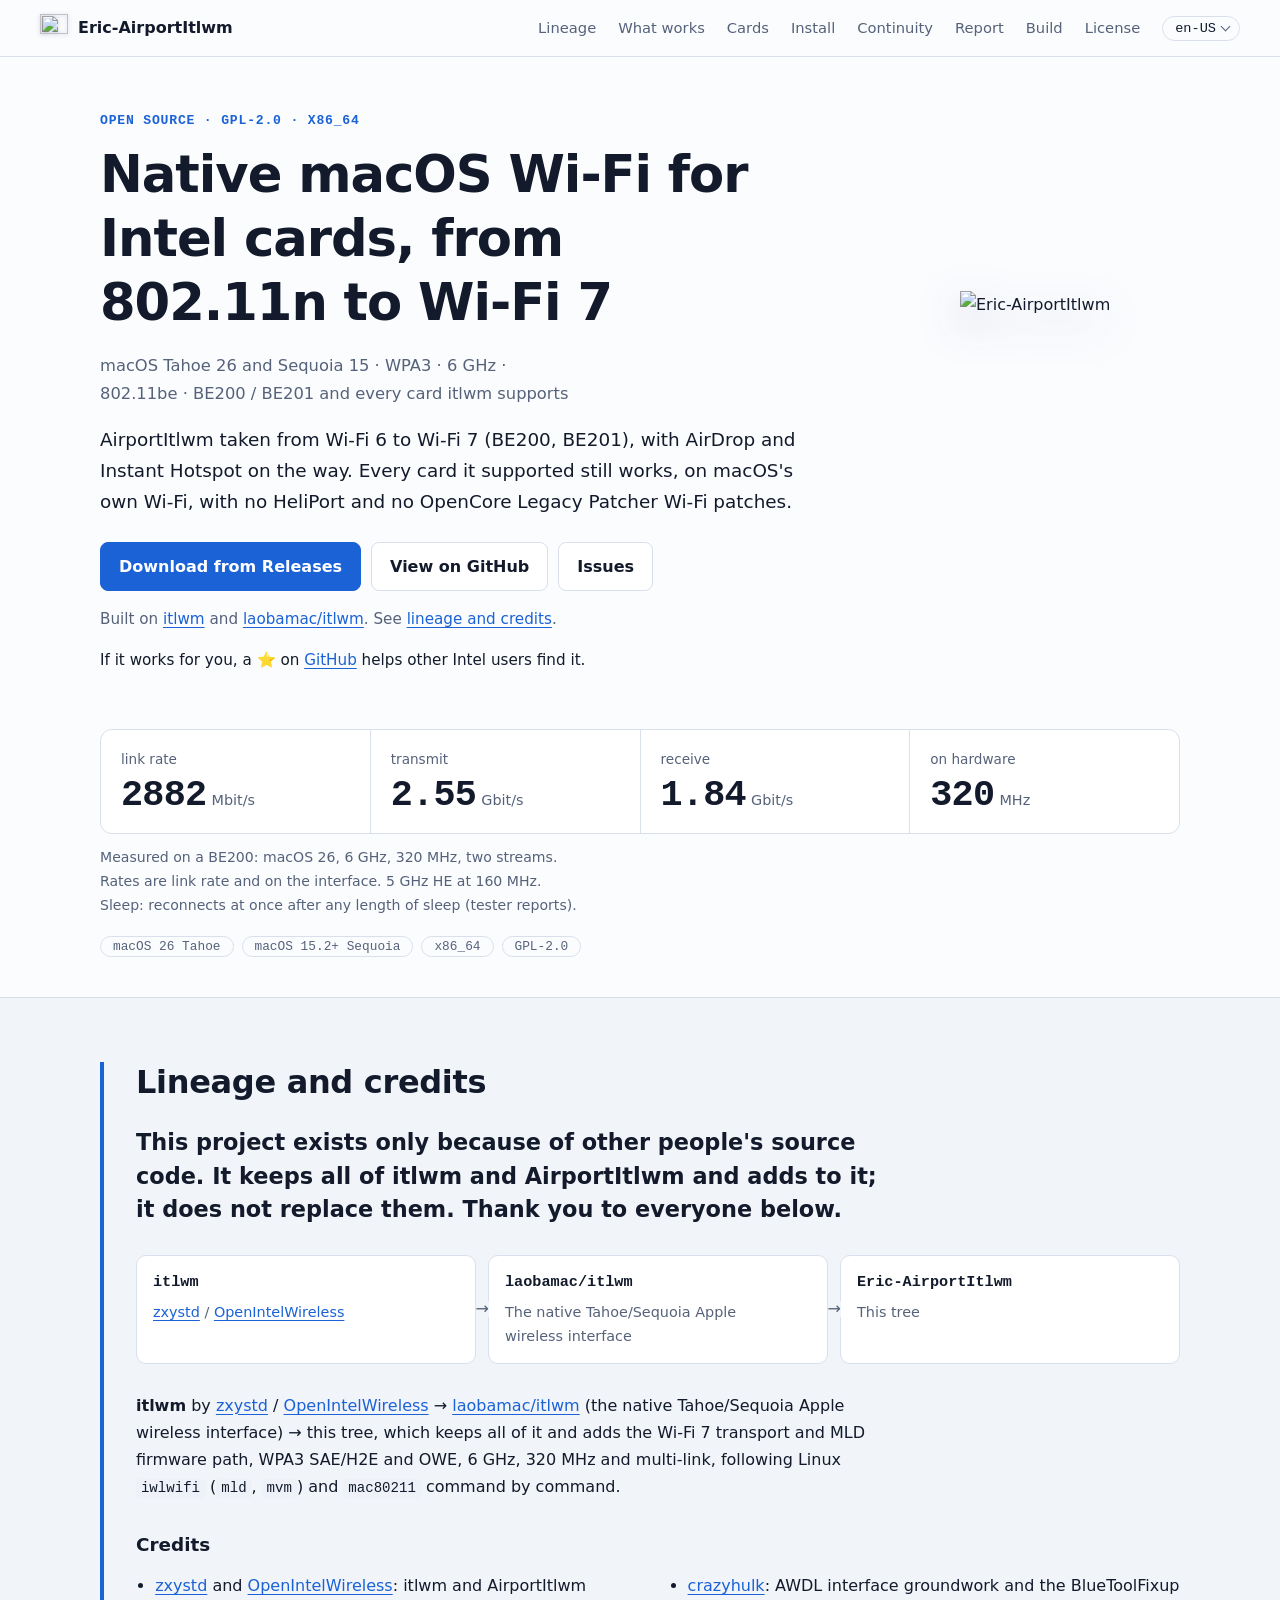
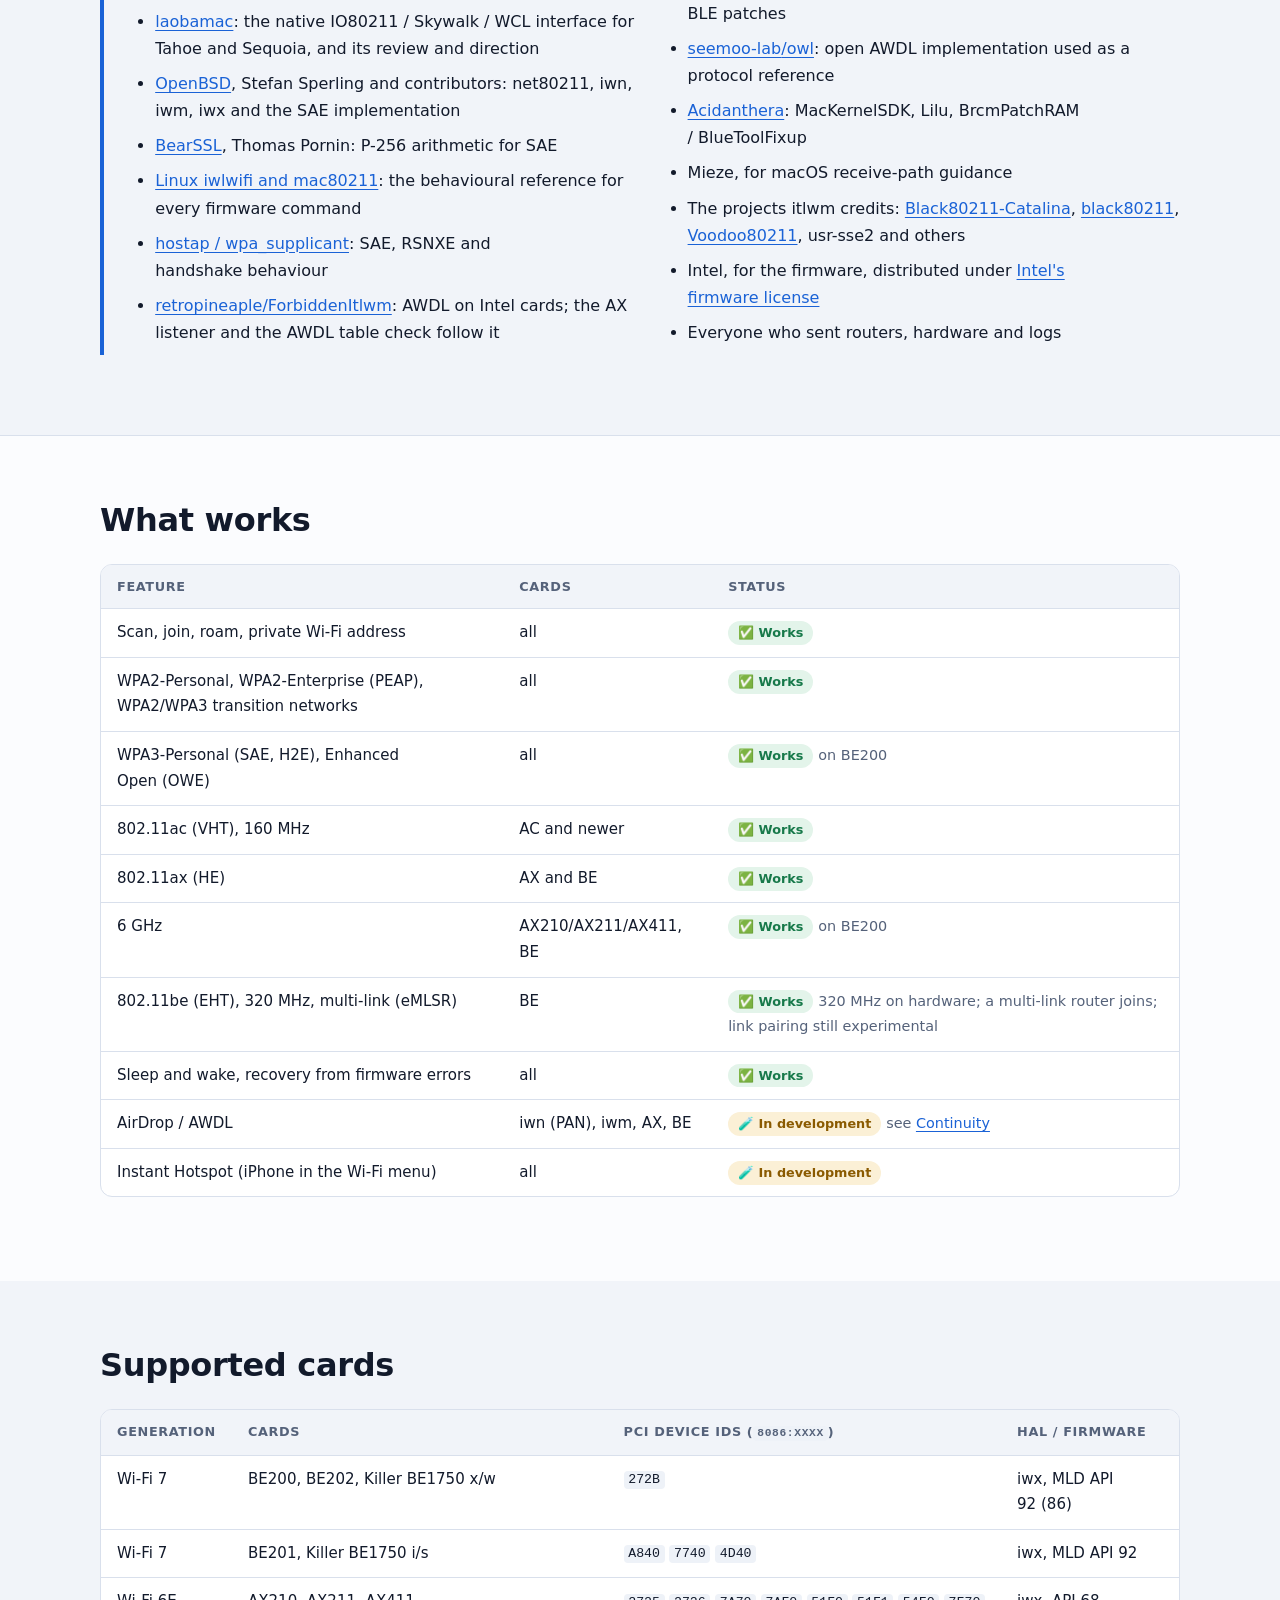
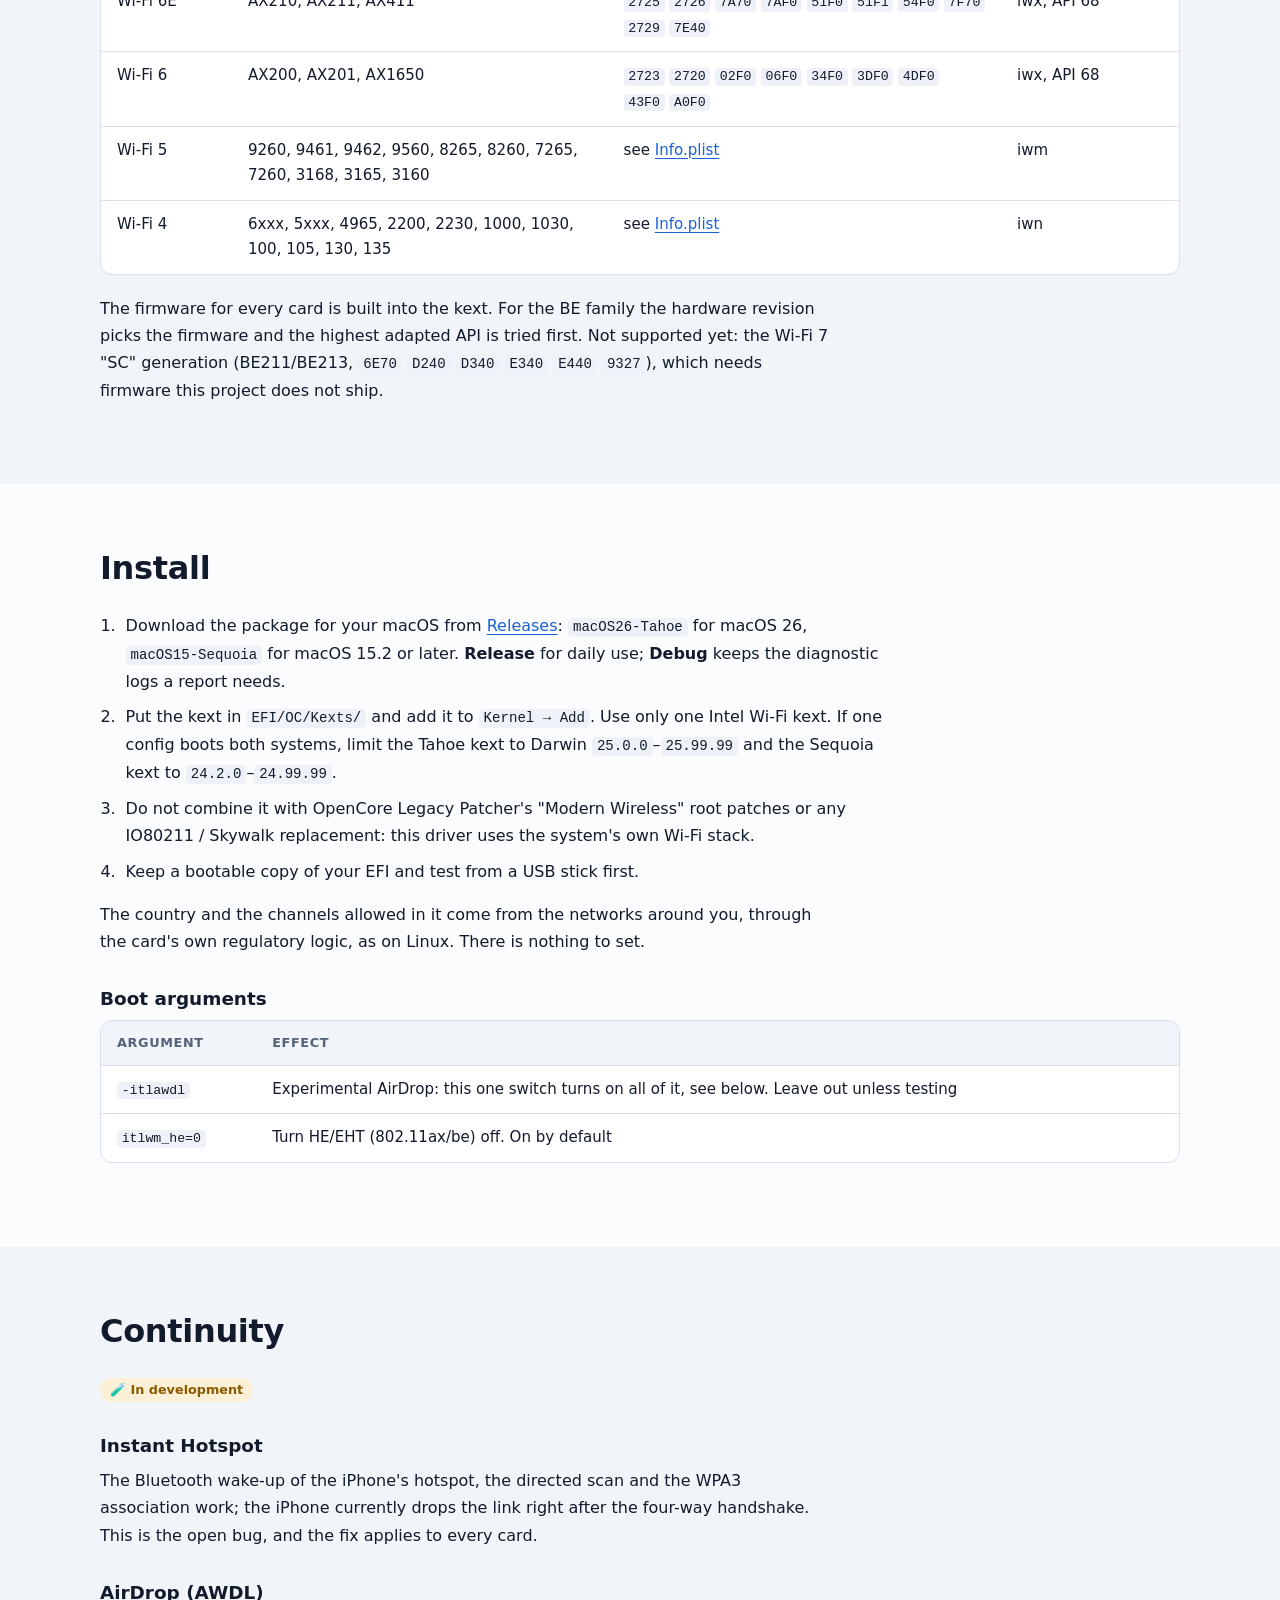
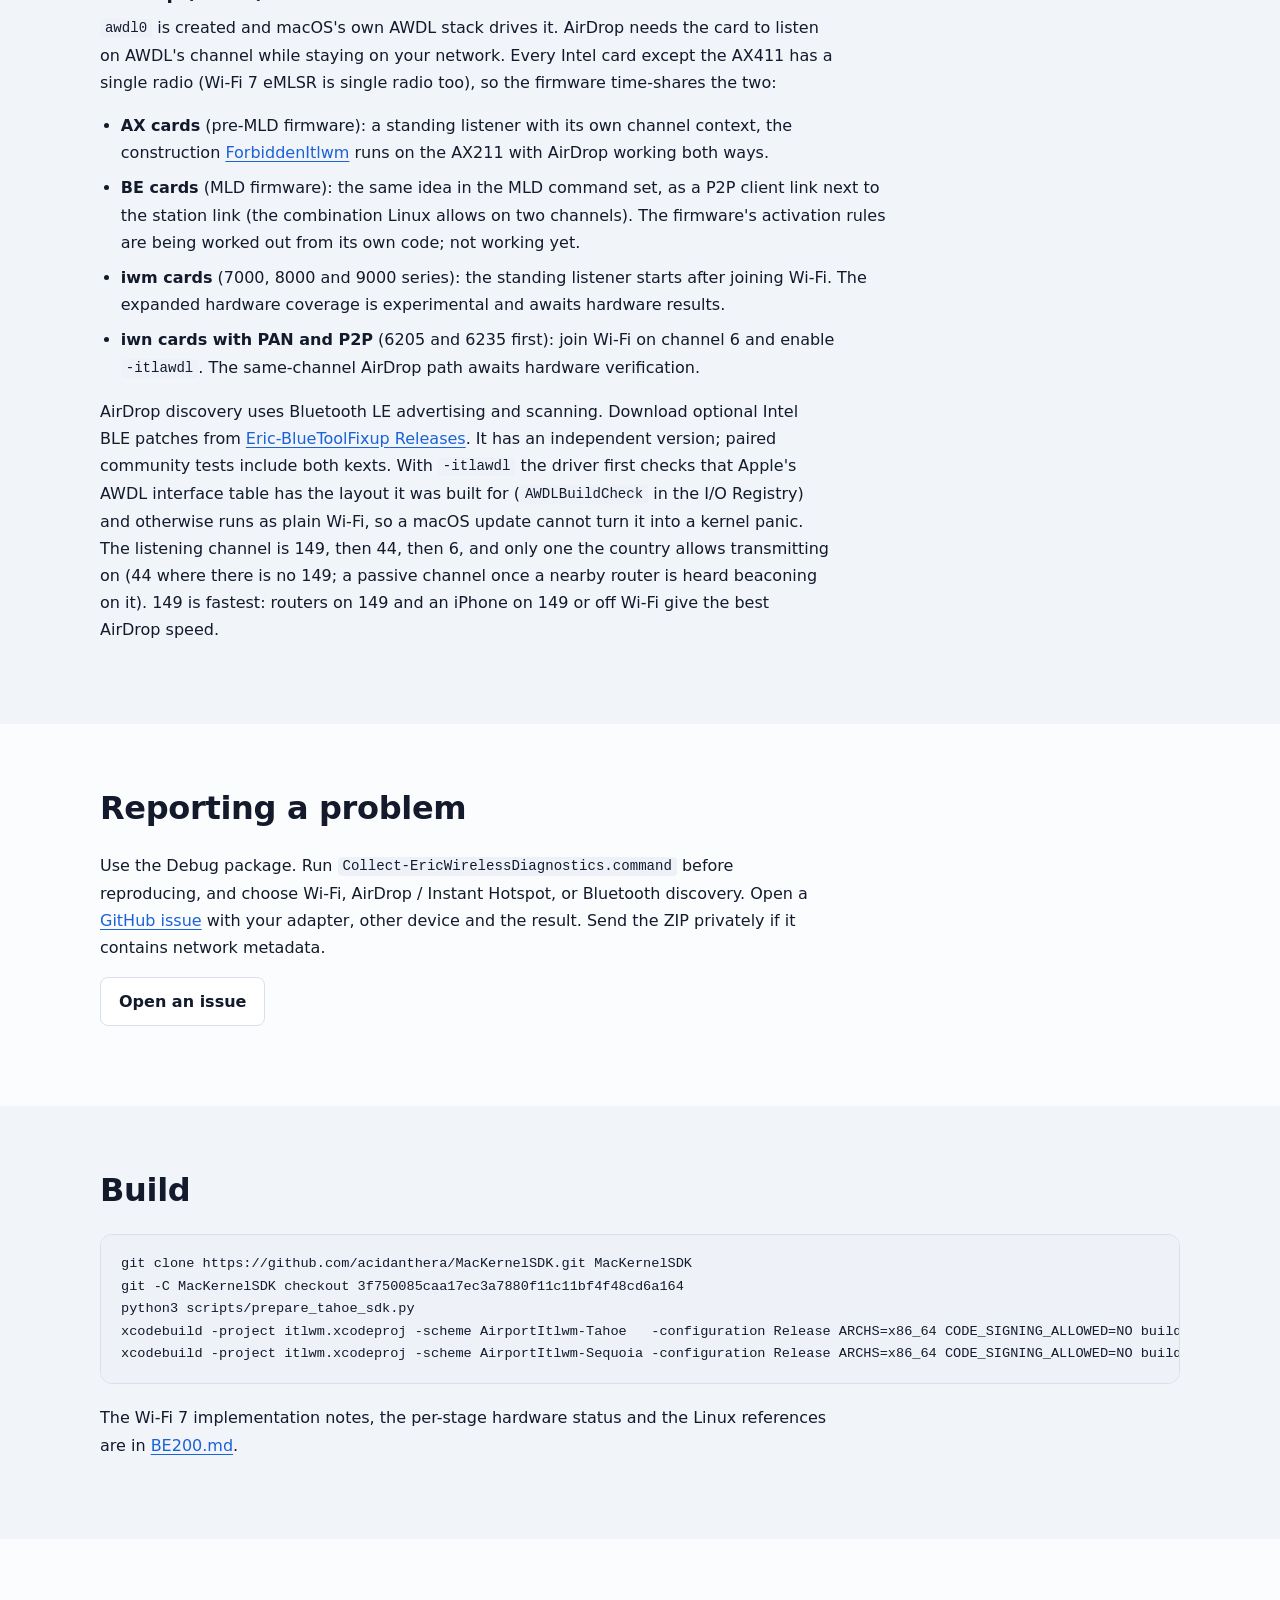
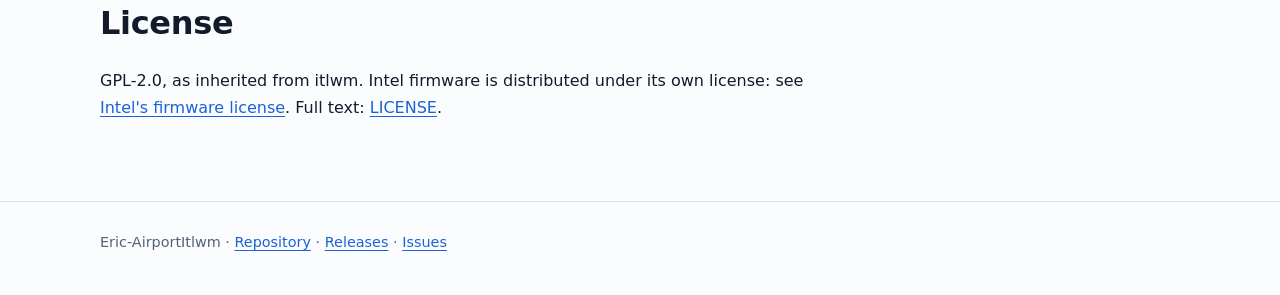
==== commit 7a2a7a11: "feat: unify wireless diagnostics and downloads" ====
--- a/docs/index.html
+++ b/docs/index.html
@@ -15,7 +15,7 @@
 <link rel="alternate" hreflang="ru" href="https://ersiter.github.io/Eric-AirportItlwm/ru/">
 <link rel="alternate" hreflang="x-default" href="https://ersiter.github.io/Eric-AirportItlwm/">
 <link rel="icon" type="image/png" href="be200-icon.png">
-<link rel="stylesheet" href="style.css">
+<link rel="stylesheet" href="style.css?v=d4097a50ce25">
 <script>var SITE_ROOT=true;</script>
 <script src="lang.js"></script>
 <script defer src="app.js"></script>
@@ -134,8 +134,8 @@
 <li><strong>BE cards</strong> (MLD firmware): the same idea in the MLD command set, as a P2P client link next to the station link (the combination Linux allows on two channels). The firmware's activation rules are being worked out from its own code; not working yet.</li>
 <li><strong>iwm cards</strong> (7000, 8000 and 9000 series): the standing listener starts after joining <span class="nw">Wi-Fi</span>. The expanded hardware coverage is experimental and awaits hardware results.</li>
 <li><strong>iwn cards with PAN and P2P</strong> (6205 and 6235 first): join <span class="nw">Wi-Fi</span> on channel 6 and enable <code>-itlawdl</code>. The <span class="nw">same-channel</span> AirDrop path awaits hardware verification.</li>
-</ul><p>Bluetooth LE advertising and scanning must work on macOS first. Test packages ship a matching <a target="_blank" rel="noopener noreferrer" href="https://github.com/acidanthera/BrcmPatchRAM">BlueToolFixup</a> whose Intel patches are on by default: LE advertising sets for <span class="nw">third-party</span> controllers (macOS 26.4–26.7.3; on macOS 15.8 advertising, scanning and connections, not yet run on a machine) and connecting to an iPhone that uses a private address (macOS 26.4 and 26.7 so far); <code>-btlfxnointel</code> turns them off. A patch only applies where bluetoothd's bytes match what it was written for, so on any other macOS build it changes nothing. With <code>-itlawdl</code> the driver first checks that Apple's AWDL interface table has the layout it was built for (<code>AWDLBuildCheck</code> in the I/O Registry) and otherwise runs as plain <span class="nw">Wi-Fi</span>, so a macOS update cannot turn it into a kernel panic. The listening channel is 149, then 44, then 6, and only one the country allows transmitting on (44 where there is no 149; a passive channel once a nearby router is heard beaconing on it). 149 is fastest: routers on 149 and an iPhone on 149 or off <span class="nw">Wi-Fi</span> give the best AirDrop speed.</p></div></section>
-<section id="report"><div class="wrap"><h2>Reporting a problem</h2><p>Use the Debug package. Reproduce the problem once, then run <code>Collect-WiFi-Community.command</code> from the package and attach the archive to a <a target="_blank" rel="noopener noreferrer" href="https://github.com/Ersiter/Eric-AirportItlwm/issues">GitHub issue</a> with your card, macOS build, router model, security mode and what you did. For a <span class="nw">Wi-Fi 7</span> router say whether MLO is on and which bands it combines. The archive holds network metadata: send it privately if you prefer. A build that compiles is not a result; please say what you saw on your machine.</p><p><a target="_blank" rel="noopener noreferrer" class="btn" href="https://github.com/Ersiter/Eric-AirportItlwm/issues/new">Open an issue</a></p></div></section>
+</ul><p>AirDrop discovery uses Bluetooth LE advertising and scanning. Download optional Intel BLE patches from <a target="_blank" rel="noopener noreferrer" href="https://github.com/Ersiter/Eric-BlueToolFixup/releases"><span class="nw">Eric-BlueToolFixup</span> Releases</a>. It has an independent version; paired community tests include both kexts. With <code>-itlawdl</code> the driver first checks that Apple's AWDL interface table has the layout it was built for (<code>AWDLBuildCheck</code> in the I/O Registry) and otherwise runs as plain <span class="nw">Wi-Fi</span>, so a macOS update cannot turn it into a kernel panic. The listening channel is 149, then 44, then 6, and only one the country allows transmitting on (44 where there is no 149; a passive channel once a nearby router is heard beaconing on it). 149 is fastest: routers on 149 and an iPhone on 149 or off <span class="nw">Wi-Fi</span> give the best AirDrop speed.</p></div></section>
+<section id="report"><div class="wrap"><h2>Reporting a problem</h2><p>Use the Debug package. Run <code>Collect-EricWirelessDiagnostics.command</code> before reproducing, and choose <span class="nw">Wi-Fi</span>, AirDrop / Instant Hotspot, or Bluetooth discovery. Open a <a target="_blank" rel="noopener noreferrer" href="https://github.com/Ersiter/Eric-AirportItlwm/issues">GitHub issue</a> with your adapter, other device and the result. Send the ZIP privately if it contains network metadata.</p><p><a target="_blank" rel="noopener noreferrer" class="btn" href="https://github.com/Ersiter/Eric-AirportItlwm/issues/new">Open an issue</a></p></div></section>
 <section id="build"><div class="wrap"><h2>Build</h2>
 <div class="code"><button type="button" class="copy" data-copied="Copied" hidden>Copy</button><pre><code>git clone https://github.com/acidanthera/MacKernelSDK.git MacKernelSDK
 git -C MacKernelSDK checkout 3f750085caa17ec3a7880f11c11bf4f48cd6a164
--- a/docs/style.css
+++ b/docs/style.css
@@ -1,5 +1,5 @@
 :root {
-  color-scheme: light dark;
+  color-scheme: light;
   --bg: #fbfcfe;
   --bg-alt: #f1f4f9;
   --panel: #ffffff;
@@ -13,12 +13,14 @@
   --dev: #8a5a00;
   --dev-bg: #fbf0d6;
   --code-bg: #eef2f8;
+  --hero-shadow: 0 14px 22px rgba(10, 40, 110, .35);
   --sans: system-ui, -apple-system, "Segoe UI", "PingFang SC", "Hiragino Sans GB", "Microsoft YaHei", "Noto Sans CJK SC", "Noto Sans SC", sans-serif;
   --mono: ui-monospace, "SF Mono", Menlo, Consolas, "Liberation Mono", monospace;
 }
 
 @media (prefers-color-scheme: dark) {
   :root {
+    color-scheme: dark;
     --bg: #080d17;
     --bg-alt: #0c1322;
     --panel: #0f1829;
@@ -32,6 +34,7 @@
     --dev: #f0c35a;
     --dev-bg: #2b2210;
     --code-bg: #0a1220;
+    --hero-shadow: 0 10px 28px rgba(90, 168, 255, .28);
   }
 }
 
@@ -125,8 +128,7 @@
 .btn.primary { background: var(--accent); border-color: var(--accent); color: var(--accent-ink); }
 .credit-line { color: var(--muted); font-size: .95rem; margin-top: 4px; }
 .star-line { font-size: .95rem; margin-top: 4px; }
-.hero-art img { width: 100%; max-width: 220px; display: block; margin-inline: auto; filter: drop-shadow(0 14px 22px rgba(10, 40, 110, .35)); }
-@media (prefers-color-scheme: dark) { .hero-art img { filter: drop-shadow(0 10px 28px rgba(90, 168, 255, .28)); } }
+.hero-art img { width: 100%; max-width: 220px; display: block; margin-inline: auto; filter: drop-shadow(var(--hero-shadow)); }
 
 .stats { display: grid; grid-template-columns: repeat(4, 1fr); gap: 1px; margin: 40px 0 0; background: var(--line); border: 1px solid var(--line); border-radius: 12px; overflow: hidden; }
 .stats > div { background: var(--panel); padding: 18px 20px; }
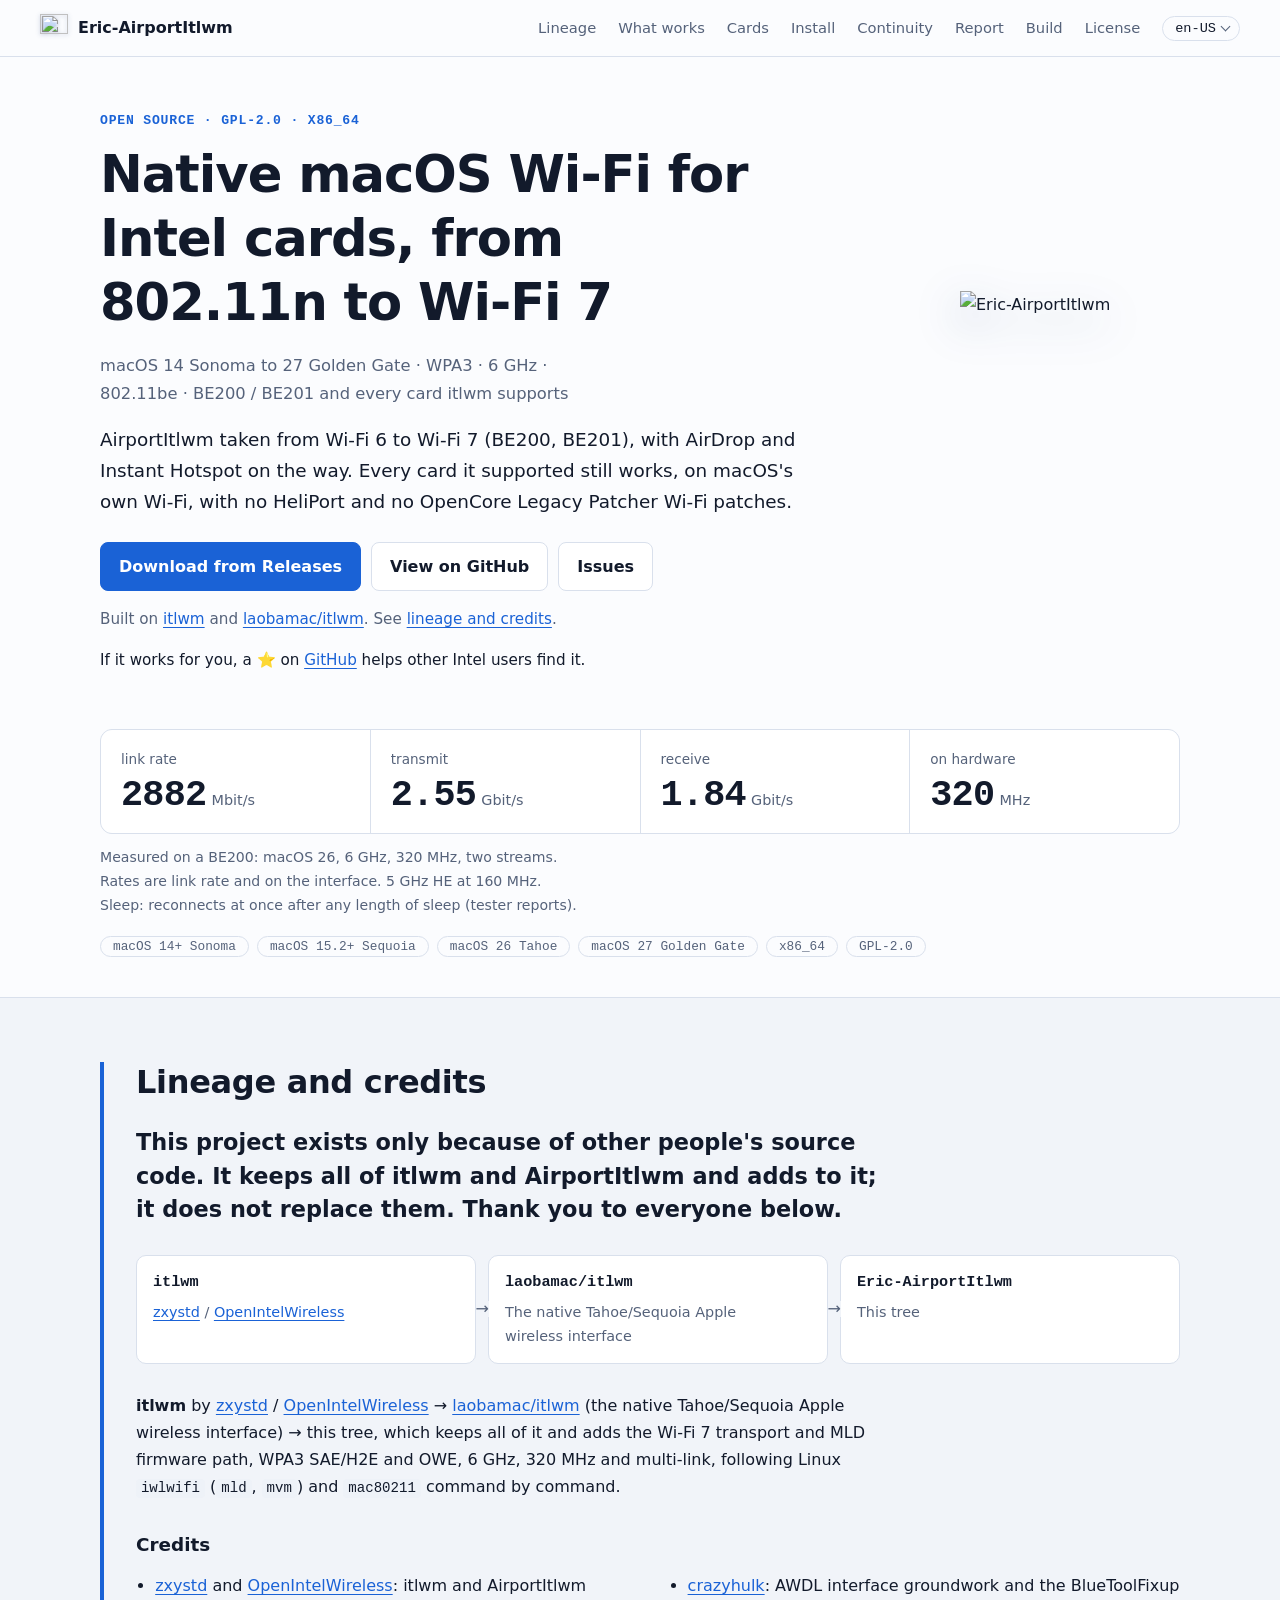
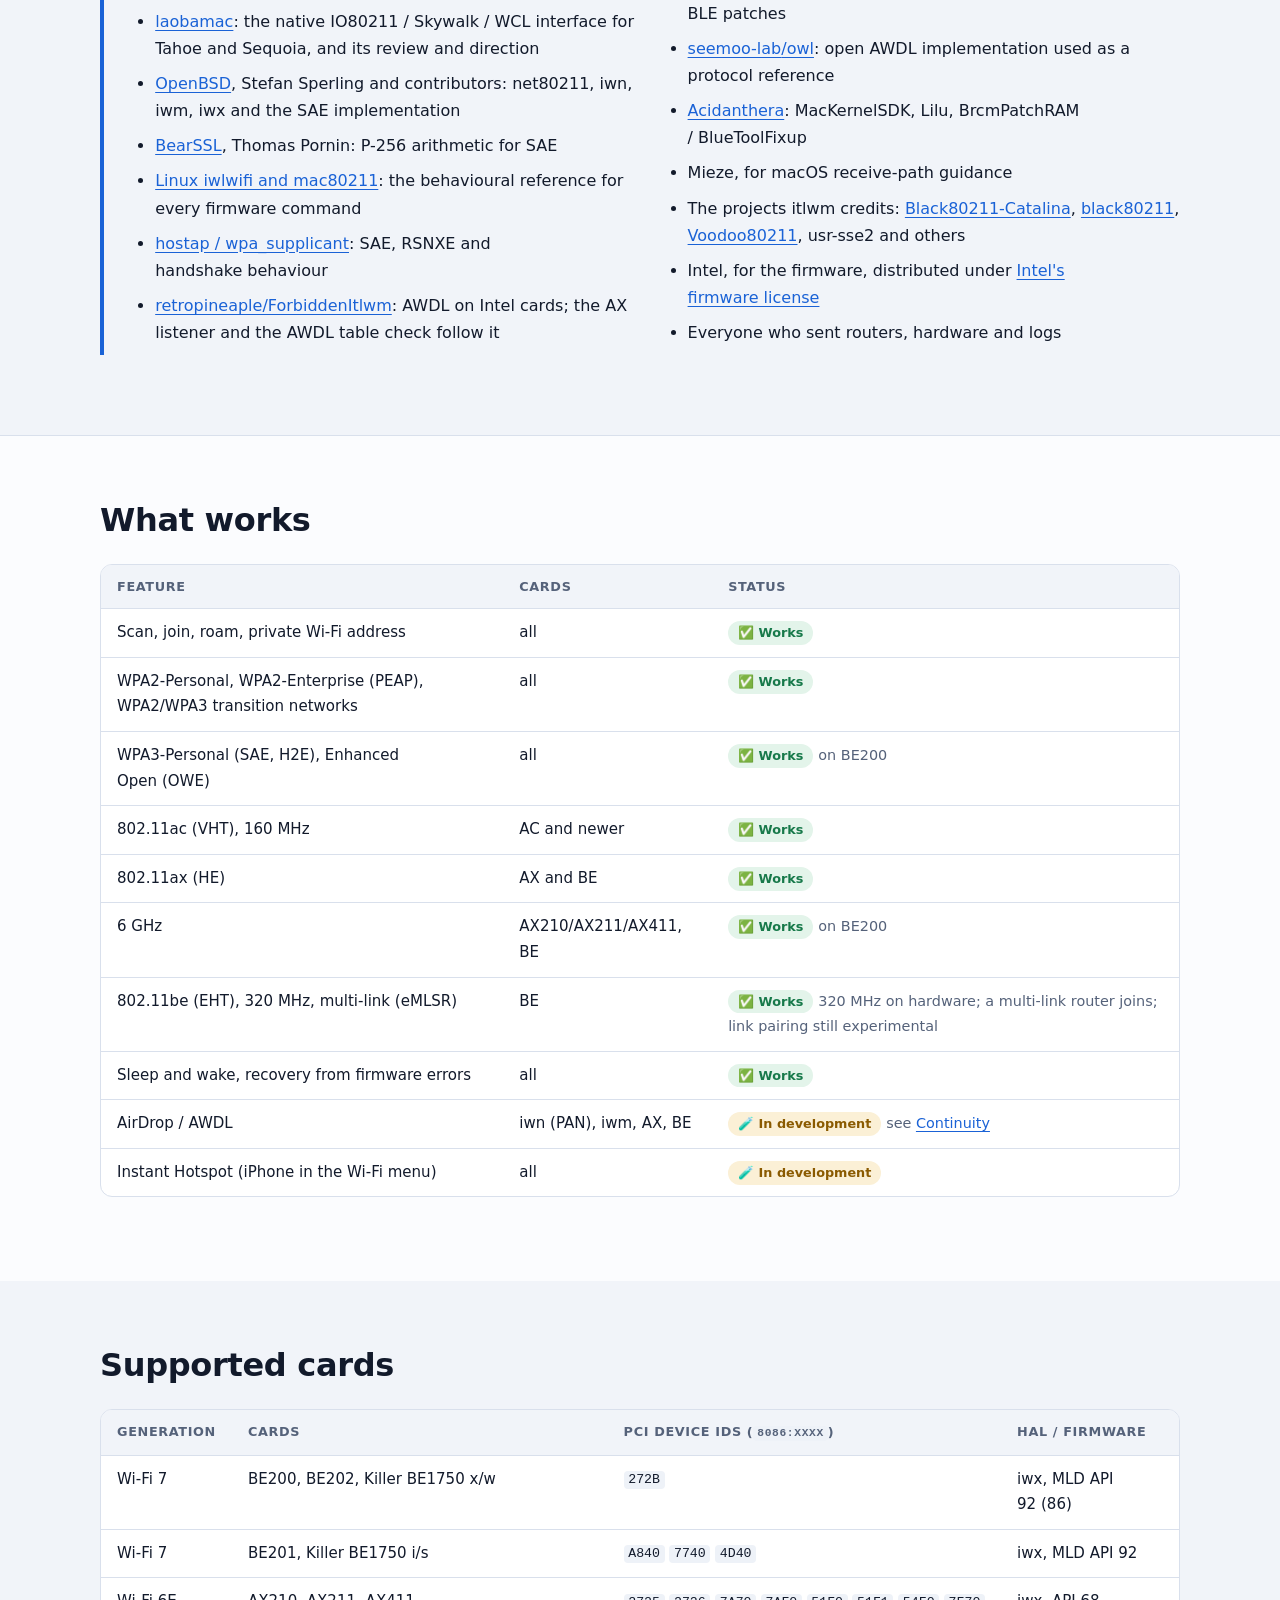
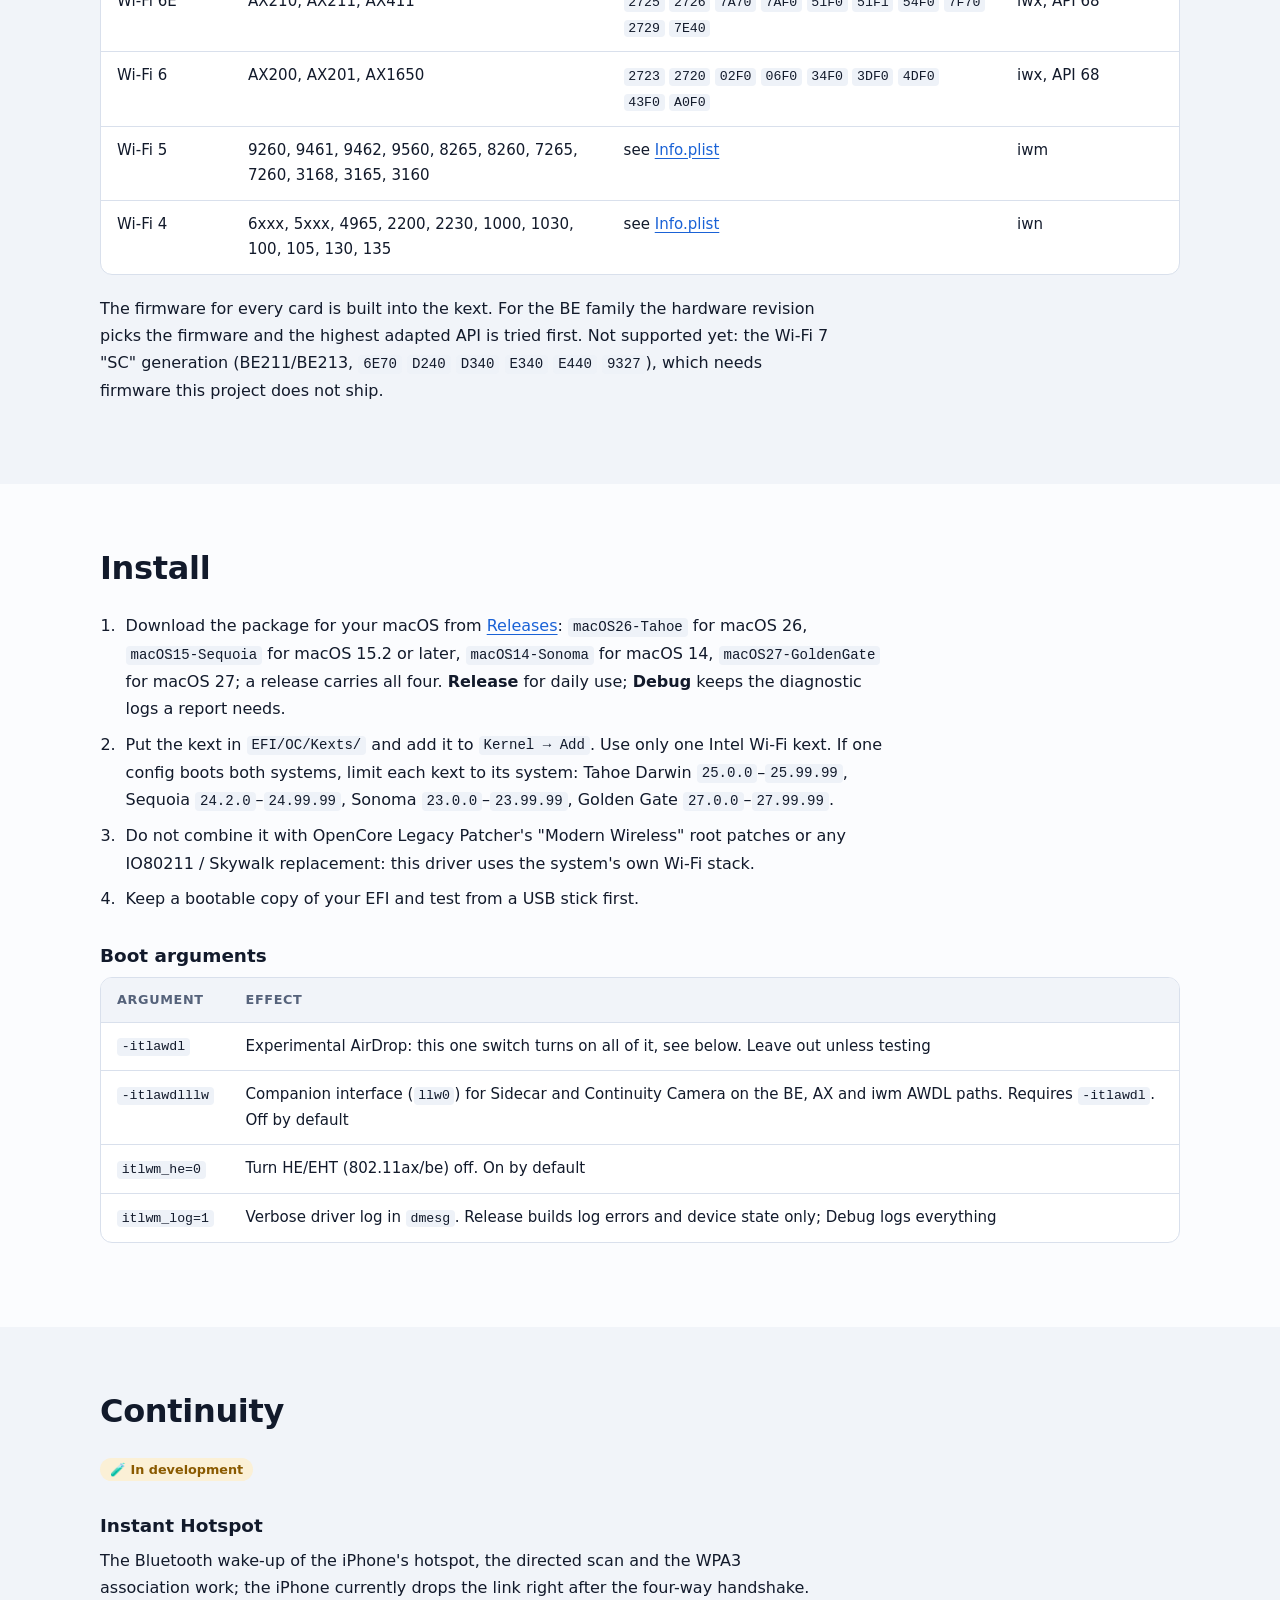
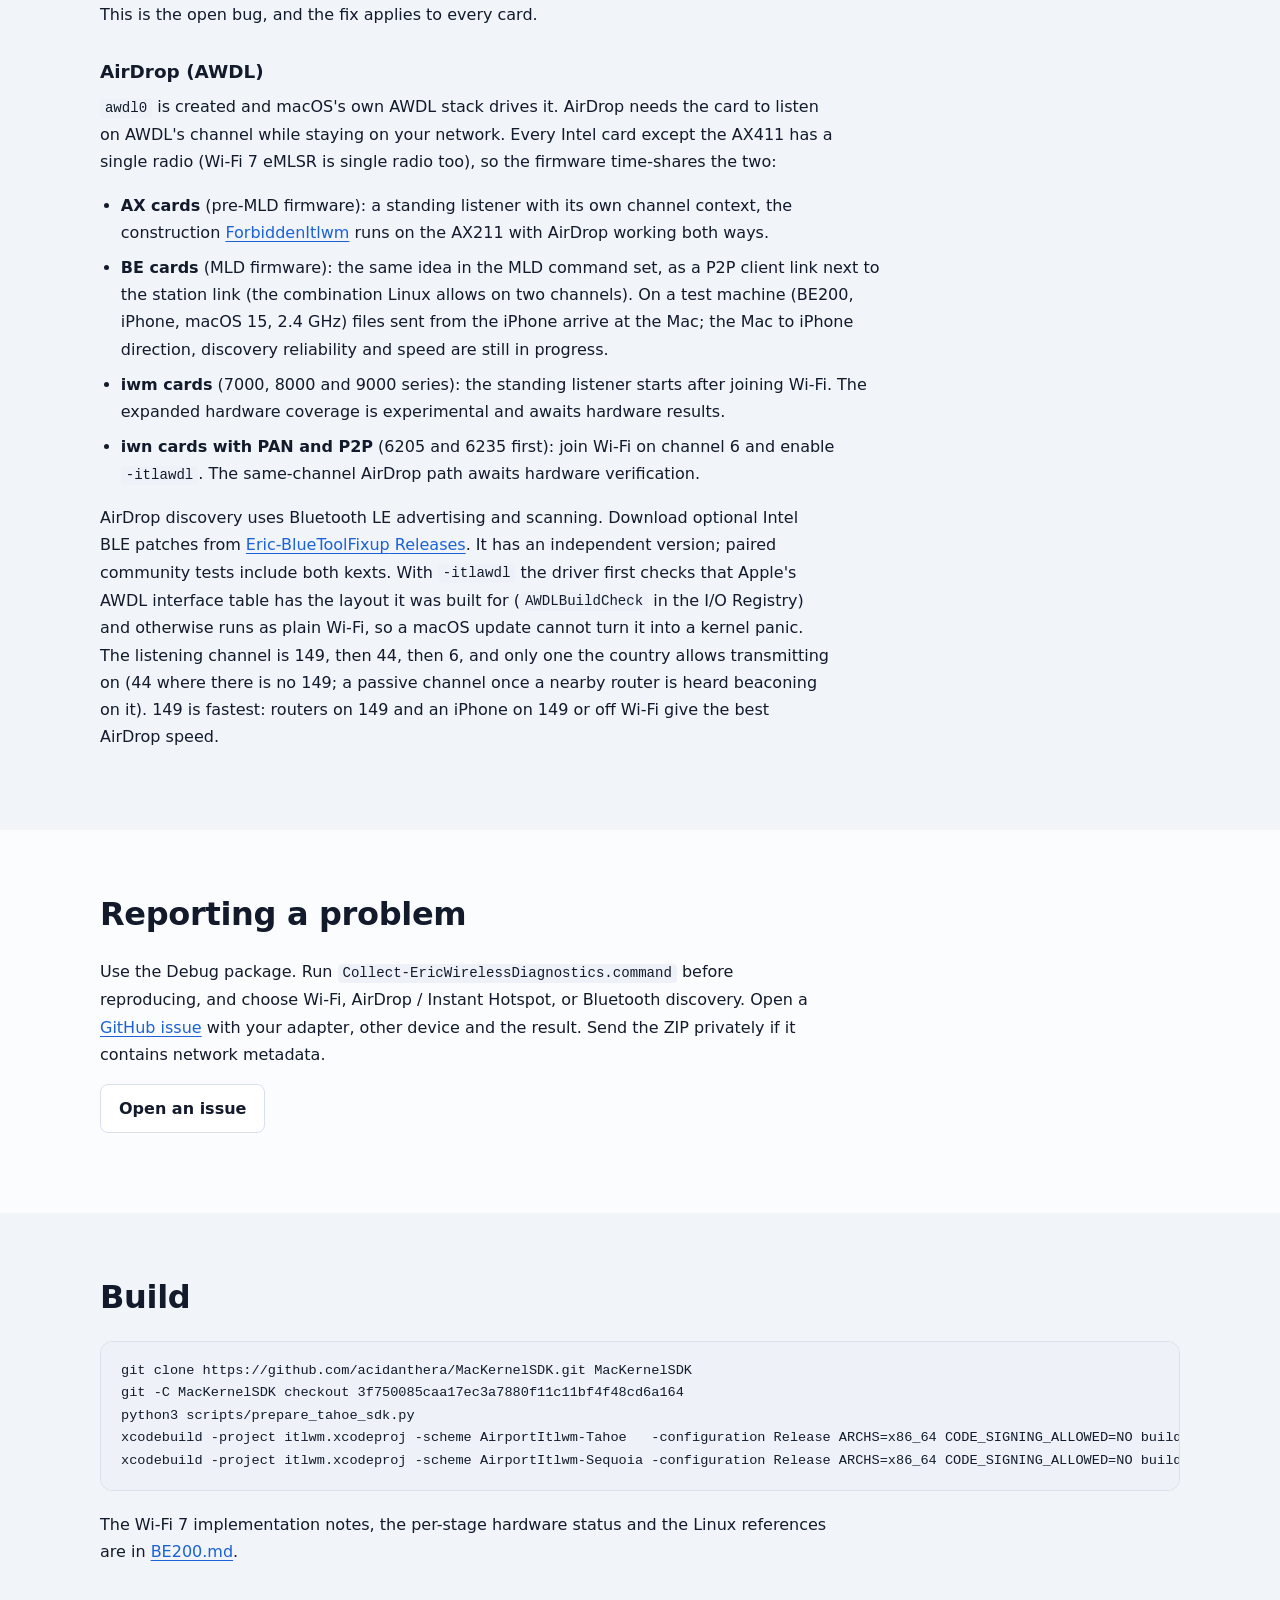
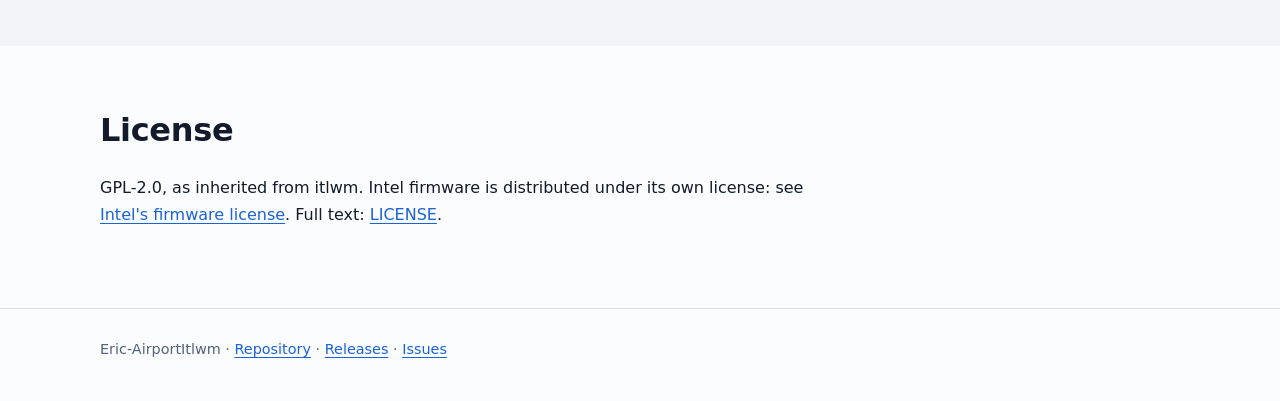
==== commit 852352b5: "docs: cover macOS 14 to 27, list every boot switch, update BE AirDrop state The site showed two boot" ====
--- a/docs/index.html
+++ b/docs/index.html
@@ -5,7 +5,7 @@
 <meta name="viewport" content="width=device-width, initial-scale=1">
 <meta name="color-scheme" content="light dark">
 <title>Eric-AirportItlwm: native macOS Wi-Fi for Intel cards, 802.11n to Wi-Fi 7</title>
-<meta name="description" content="Native macOS Wi-Fi for Intel cards, from 802.11n to Wi-Fi 7. macOS Tahoe 26 and Sequoia 15, WPA3, 6 GHz, 802.11be, BE200 / BE201 and every card itlwm supports.">
+<meta name="description" content="Native macOS Wi-Fi for Intel cards, from 802.11n to Wi-Fi 7. macOS 14 Sonoma to 27 Golden Gate, WPA3, 6 GHz, 802.11be, BE200 / BE201 and every card itlwm supports.">
 <link rel="canonical" href="https://ersiter.github.io/Eric-AirportItlwm/">
 <link rel="alternate" hreflang="en" href="https://ersiter.github.io/Eric-AirportItlwm/">
 <link rel="alternate" hreflang="zh-Hans" href="https://ersiter.github.io/Eric-AirportItlwm/zh-hans/">
@@ -52,7 +52,7 @@
 <div class="hero-text">
 <p class="eyebrow">Open source · <span class="nw">GPL-2</span>.0 · x86_64</p>
 <h1>Native macOS <span class="nw">Wi-Fi</span> for Intel cards, from <span class="nw">802.11n</span> to <span class="nw">Wi-Fi 7</span></h1>
-<p class="sub">macOS Tahoe 26 and Sequoia 15 · WPA3 · 6 GHz · <span class="nw">802.11be</span> · <span class="nw">BE200 / BE201</span> and every card itlwm supports</p>
+<p class="sub">macOS 14 Sonoma to 27 Golden Gate · WPA3 · 6 GHz · <span class="nw">802.11be</span> · <span class="nw">BE200 / BE201</span> and every card itlwm supports</p>
 <p class="lead">AirportItlwm taken from <span class="nw">Wi-Fi 6</span> to <span class="nw">Wi-Fi 7</span> (BE200, BE201), with AirDrop and Instant Hotspot on the way. Every card it supported still works, on macOS's own <span class="nw">Wi-Fi</span>, with no HeliPort and no OpenCore Legacy Patcher <span class="nw">Wi-Fi</span> patches.</p>
 <p class="cta"><a target="_blank" rel="noopener noreferrer" class="btn primary" href="https://github.com/Ersiter/Eric-AirportItlwm/releases/latest">Download from Releases</a><a target="_blank" rel="noopener noreferrer" class="btn" href="https://github.com/Ersiter/Eric-AirportItlwm">View on GitHub</a><a target="_blank" rel="noopener noreferrer" class="btn" href="https://github.com/Ersiter/Eric-AirportItlwm/issues">Issues</a></p>
 <p class="credit-line">Built on <a target="_blank" rel="noopener noreferrer" href="https://github.com/OpenIntelWireless/itlwm">itlwm</a> and <a target="_blank" rel="noopener noreferrer" href="https://github.com/laobamac/itlwm">laobamac/itlwm</a>. See <a href="#lineage">lineage and credits</a>.</p>
@@ -66,7 +66,7 @@
 <div><dt>receive</dt><dd><span class="num">1.84</span> <span class="unit">Gbit/s</span></dd></div>
 <div><dt>on hardware</dt><dd><span class="num">320</span> <span class="unit">MHz</span></dd></div>
 </dl><p class="note">Measured on a BE200: macOS 26, 6 GHz, 320 MHz, two streams. Rates are link rate and on the interface. 5 GHz HE at 160 MHz. Sleep: reconnects at once after any length of sleep (tester reports).</p>
-<ul class="chips"><li>macOS 26 Tahoe</li><li>macOS 15.2+ Sequoia</li><li>x86_64</li><li>GPL-2.0</li></ul></div>
+<ul class="chips"><li>macOS 14+ Sonoma</li><li>macOS 15.2+ Sequoia</li><li>macOS 26 Tahoe</li><li>macOS 27 Golden Gate</li><li>x86_64</li><li>GPL-2.0</li></ul></div>
 </section>
 <section class="lineage" id="lineage"><div class="wrap">
 <h2>Lineage and credits</h2>
@@ -117,21 +117,23 @@
 <tr><td><span class="nw">Wi-Fi 4</span></td><td>6xxx, 5xxx, 4965, 2200, 2230, 1000, 1030, 100, 105, 130, 135</td><td>see <a target="_blank" rel="noopener noreferrer" href="https://github.com/Ersiter/Eric-AirportItlwm/blob/be200-tahoe/AirportItlwm/WCL/Info.plist">Info.plist</a></td><td>iwn</td></tr>
 </tbody></table></div><p>The firmware for every card is built into the kext. For the BE family the hardware revision picks the firmware and the highest adapted API is tried first. Not supported yet: the <span class="nw">Wi-Fi 7</span> "SC" generation (BE211/BE213, <code>6E70</code> <code>D240</code> <code>D340</code> <code>E340</code> <code>E440</code> <code>9327</code>), which needs firmware this project does not ship.</p></div></section>
 <section id="install"><div class="wrap"><h2>Install</h2><ol class="steps">
-<li>Download the package for your macOS from <a target="_blank" rel="noopener noreferrer" href="https://github.com/Ersiter/Eric-AirportItlwm/releases">Releases</a>: <code>macOS26-Tahoe</code> for macOS 26, <code>macOS15-Sequoia</code> for macOS 15.2 or later. <strong>Release</strong> for daily use; <strong>Debug</strong> keeps the diagnostic logs a report needs.</li>
-<li>Put the kext in <code>EFI/OC/Kexts/</code> and add it to <code>Kernel → Add</code>. Use only one Intel <span class="nw">Wi-Fi</span> kext. If one config boots both systems, limit the Tahoe kext to Darwin <code>25.0.0</code>–<code>25.99.99</code> and the Sequoia kext to <code>24.2.0</code>–<code>24.99.99</code>.</li>
+<li>Download the package for your macOS from <a target="_blank" rel="noopener noreferrer" href="https://github.com/Ersiter/Eric-AirportItlwm/releases">Releases</a>: <code>macOS26-Tahoe</code> for macOS 26, <code>macOS15-Sequoia</code> for macOS 15.2 or later, <code>macOS14-Sonoma</code> for macOS 14, <code>macOS27-GoldenGate</code> for macOS 27; a release carries all four. <strong>Release</strong> for daily use; <strong>Debug</strong> keeps the diagnostic logs a report needs.</li>
+<li>Put the kext in <code>EFI/OC/Kexts/</code> and add it to <code>Kernel → Add</code>. Use only one Intel <span class="nw">Wi-Fi</span> kext. If one config boots both systems, limit each kext to its system: Tahoe Darwin <code>25.0.0</code>–<code>25.99.99</code>, Sequoia <code>24.2.0</code>–<code>24.99.99</code>, Sonoma <code>23.0.0</code>–<code>23.99.99</code>, Golden Gate <code>27.0.0</code>–<code>27.99.99</code>.</li>
 <li>Do not combine it with OpenCore Legacy Patcher's "Modern Wireless" root patches or any IO80211 / Skywalk replacement: this driver uses the system's own <span class="nw">Wi-Fi</span> stack.</li>
 <li>Keep a bootable copy of your EFI and test from a USB stick first.</li>
-</ol><p>The country and the channels allowed in it come from the networks around you, through the card's own regulatory logic, as on Linux. There is nothing to set.</p>
+</ol>
 <h3>Boot arguments</h3><div class="table-wrap"><table><thead><tr><th>Argument</th><th>Effect</th></tr></thead><tbody>
 <tr><td><code>-itlawdl</code></td><td>Experimental AirDrop: this one switch turns on all of it, see below. Leave out unless testing</td></tr>
+<tr><td><code>-itlawdlllw</code></td><td>Companion interface (<code>llw0</code>) for Sidecar and Continuity Camera on the BE, AX and iwm AWDL paths. Requires <code>-itlawdl</code>. Off by default</td></tr>
 <tr><td><code>itlwm_he=0</code></td><td>Turn HE/EHT (<span class="nw">802.11ax</span>/be) off. On by default</td></tr>
+<tr><td><code>itlwm_log=1</code></td><td>Verbose driver log in <code>dmesg</code>. Release builds log errors and device state only; Debug logs everything</td></tr>
 </tbody></table></div></div></section>
 <section id="continuity"><div class="wrap"><h2>Continuity</h2>
 <p><span class="pill dev"><span aria-hidden="true">🧪</span> In development</span></p>
 <h3>Instant Hotspot</h3><p>The Bluetooth <span class="nw">wake-up</span> of the iPhone's hotspot, the directed scan and the WPA3 association work; the iPhone currently drops the link right after the <span class="nw">four-way</span> handshake. This is the open bug, and the fix applies to every card.</p>
 <h3>AirDrop (AWDL)</h3><p><code>awdl0</code> is created and macOS's own AWDL stack drives it. AirDrop needs the card to listen on AWDL's channel while staying on your network. Every Intel card except the AX411 has a single radio (<span class="nw">Wi-Fi 7</span> eMLSR is single radio too), so the firmware <span class="nw">time-shares</span> the two:</p><ul>
 <li><strong>AX cards</strong> (<span class="nw">pre-MLD</span> firmware): a standing listener with its own channel context, the construction <a target="_blank" rel="noopener noreferrer" href="https://github.com/retropineaple/ForbiddenItlwm">ForbiddenItlwm</a> runs on the AX211 with AirDrop working both ways.</li>
-<li><strong>BE cards</strong> (MLD firmware): the same idea in the MLD command set, as a P2P client link next to the station link (the combination Linux allows on two channels). The firmware's activation rules are being worked out from its own code; not working yet.</li>
+<li><strong>BE cards</strong> (MLD firmware): the same idea in the MLD command set, as a P2P client link next to the station link (the combination Linux allows on two channels). On a test machine (BE200, iPhone, macOS 15, 2.4 GHz) files sent from the iPhone arrive at the Mac; the Mac to iPhone direction, discovery reliability and speed are still in progress.</li>
 <li><strong>iwm cards</strong> (7000, 8000 and 9000 series): the standing listener starts after joining <span class="nw">Wi-Fi</span>. The expanded hardware coverage is experimental and awaits hardware results.</li>
 <li><strong>iwn cards with PAN and P2P</strong> (6205 and 6235 first): join <span class="nw">Wi-Fi</span> on channel 6 and enable <code>-itlawdl</code>. The <span class="nw">same-channel</span> AirDrop path awaits hardware verification.</li>
 </ul><p>AirDrop discovery uses Bluetooth LE advertising and scanning. Download optional Intel BLE patches from <a target="_blank" rel="noopener noreferrer" href="https://github.com/Ersiter/Eric-BlueToolFixup/releases"><span class="nw">Eric-BlueToolFixup</span> Releases</a>. It has an independent version; paired community tests include both kexts. With <code>-itlawdl</code> the driver first checks that Apple's AWDL interface table has the layout it was built for (<code>AWDLBuildCheck</code> in the I/O Registry) and otherwise runs as plain <span class="nw">Wi-Fi</span>, so a macOS update cannot turn it into a kernel panic. The listening channel is 149, then 44, then 6, and only one the country allows transmitting on (44 where there is no 149; a passive channel once a nearby router is heard beaconing on it). 149 is fastest: routers on 149 and an iPhone on 149 or off <span class="nw">Wi-Fi</span> give the best AirDrop speed.</p></div></section>
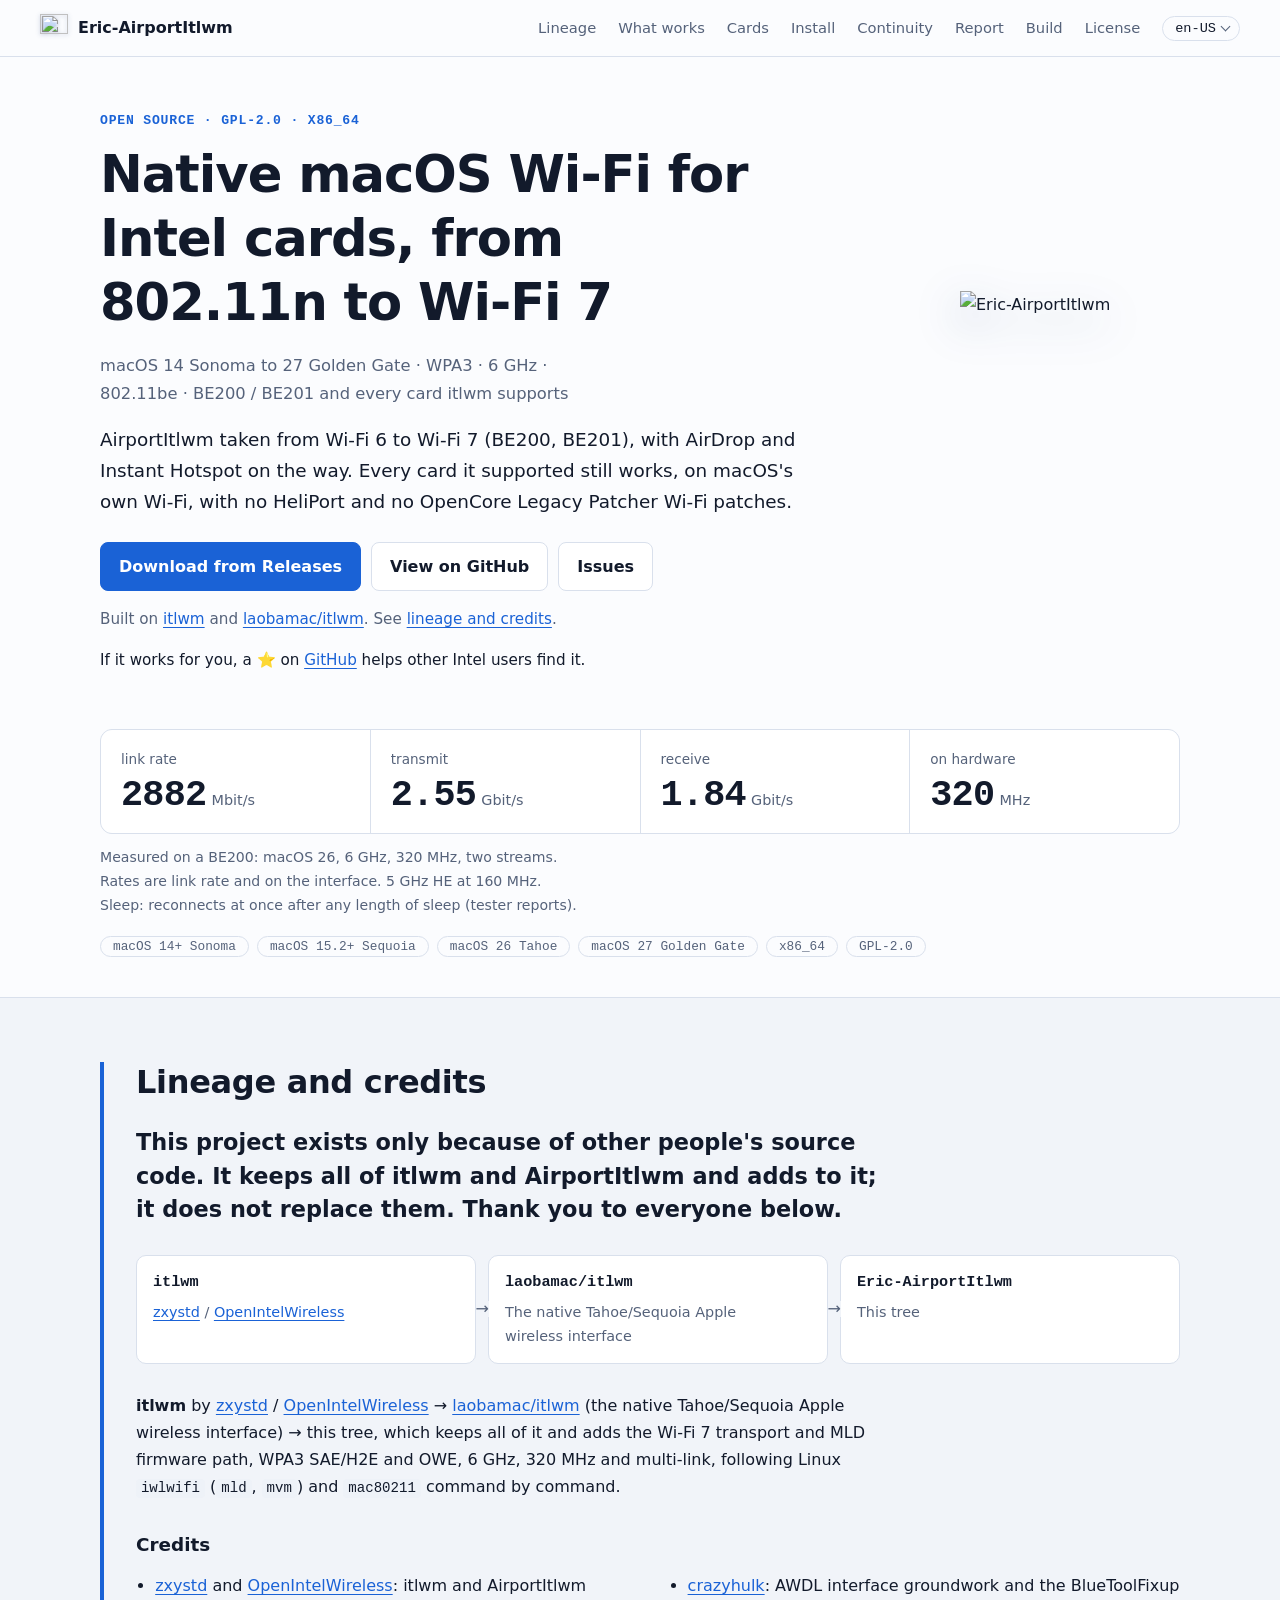
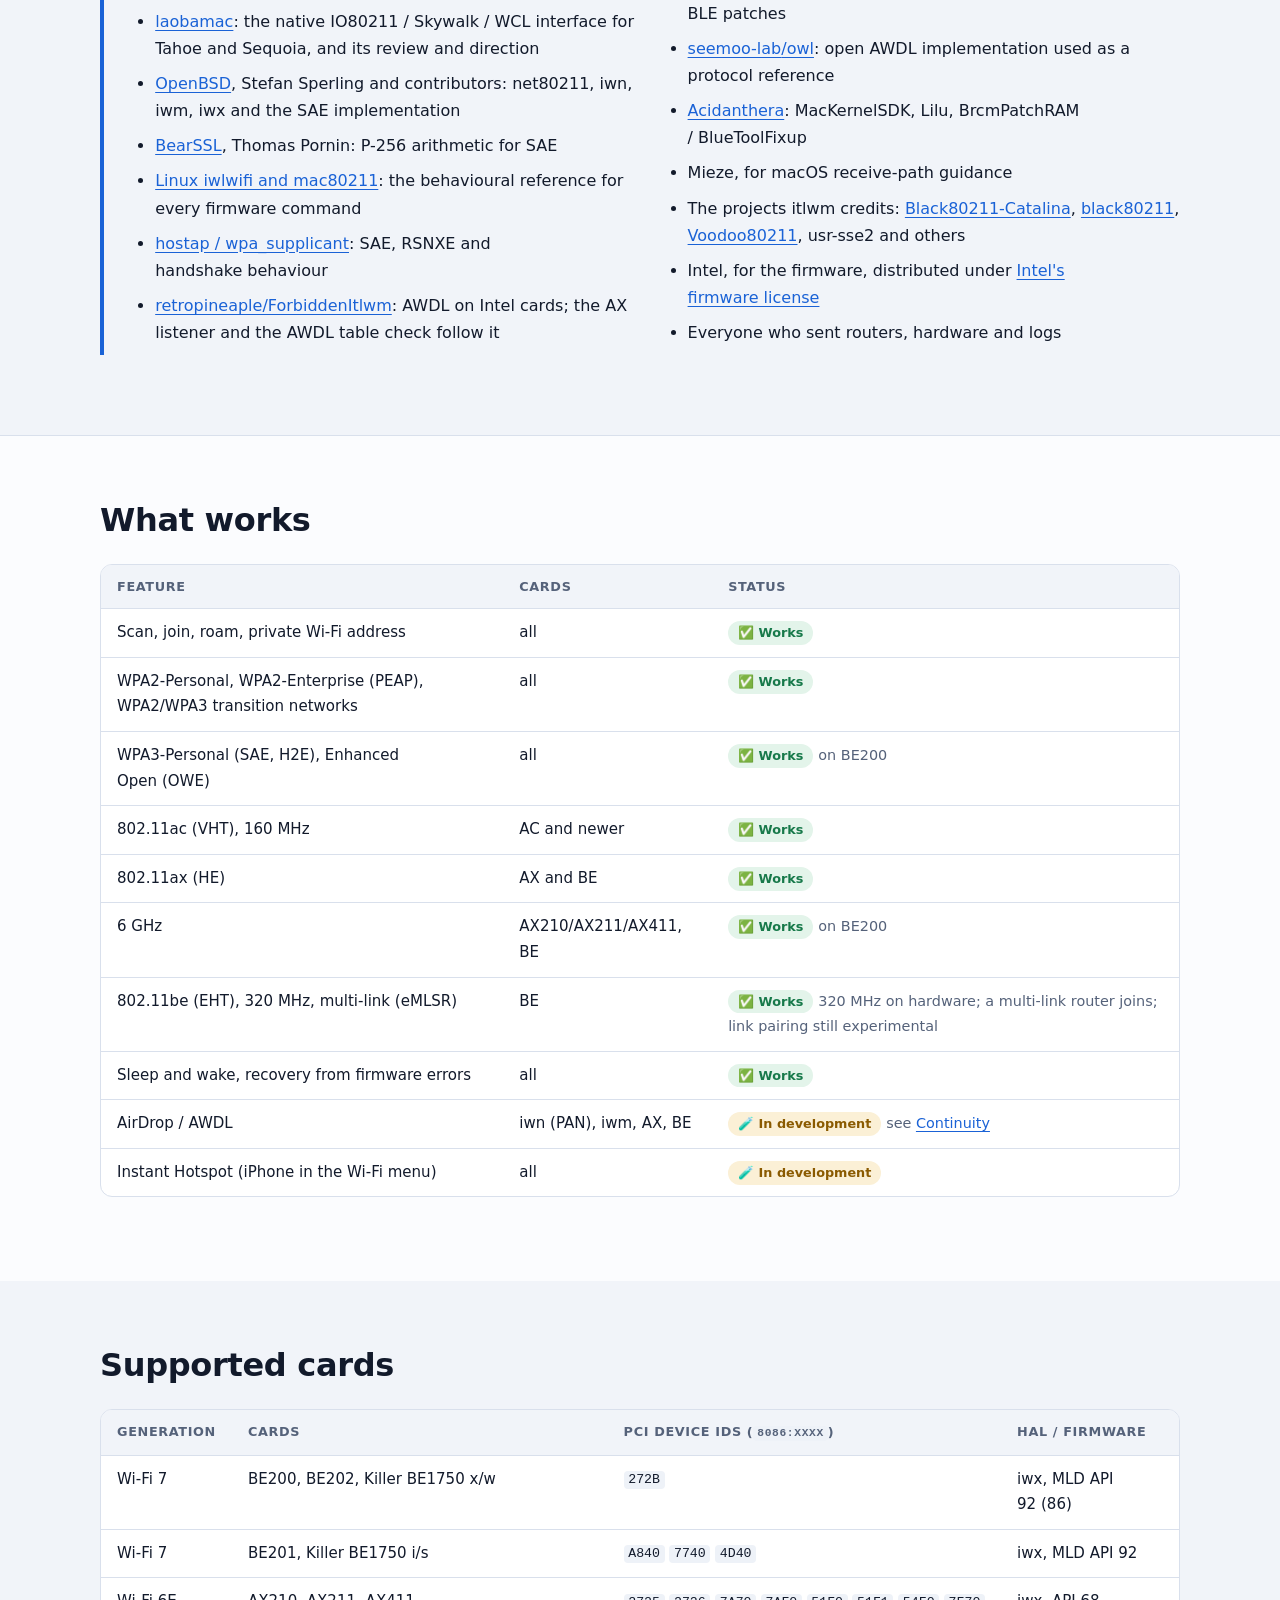
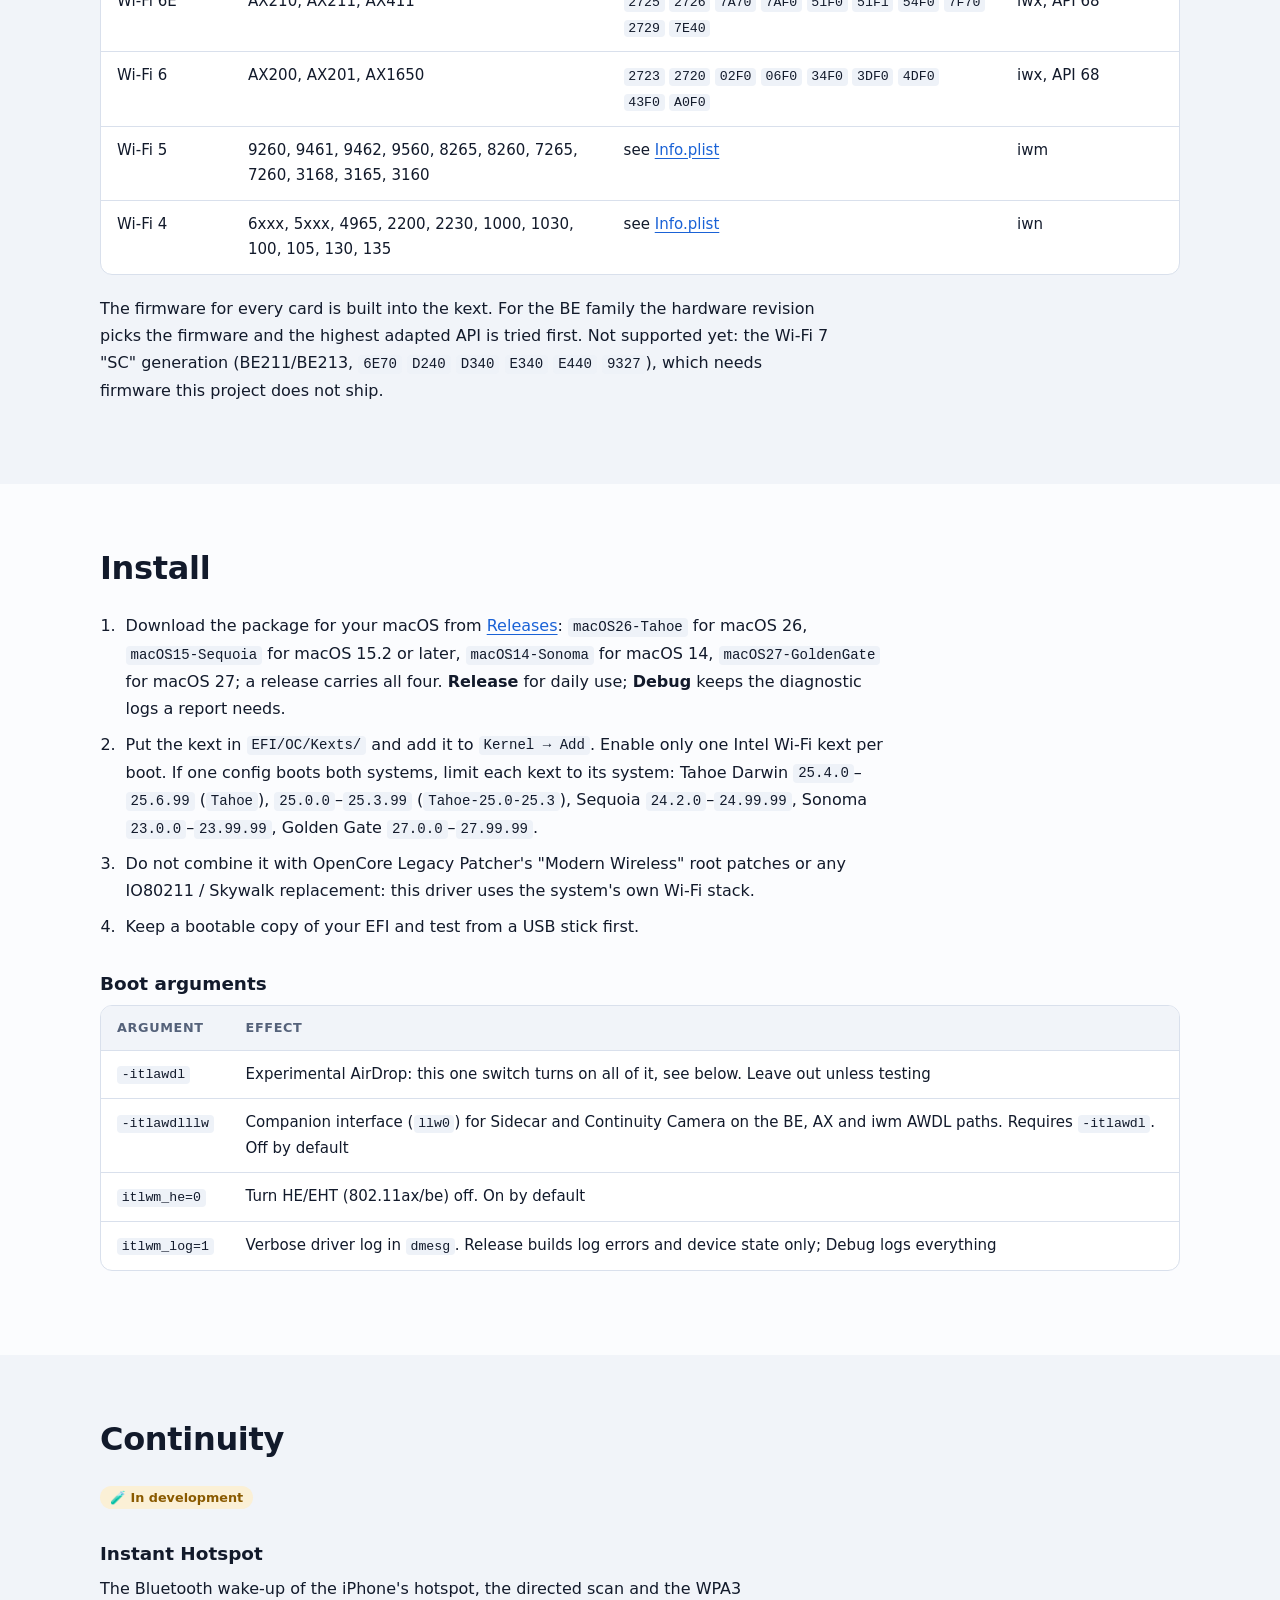
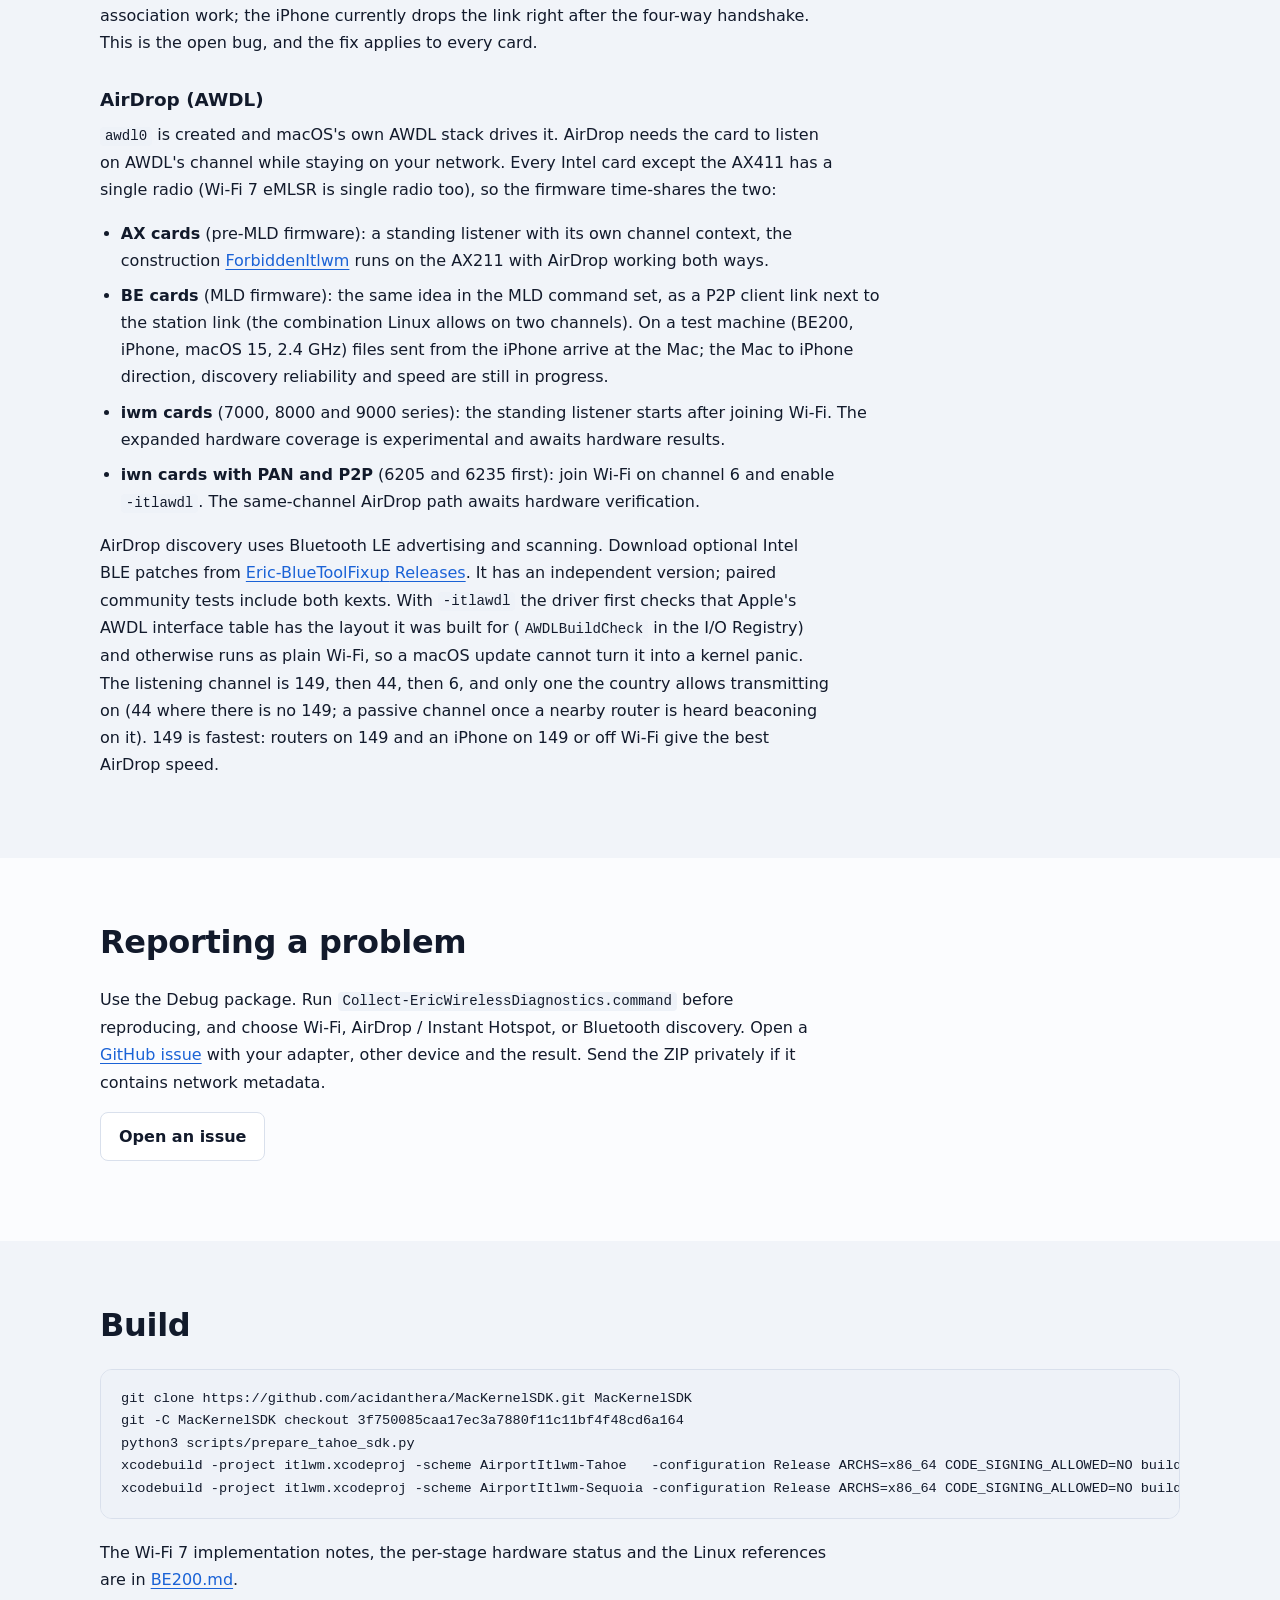
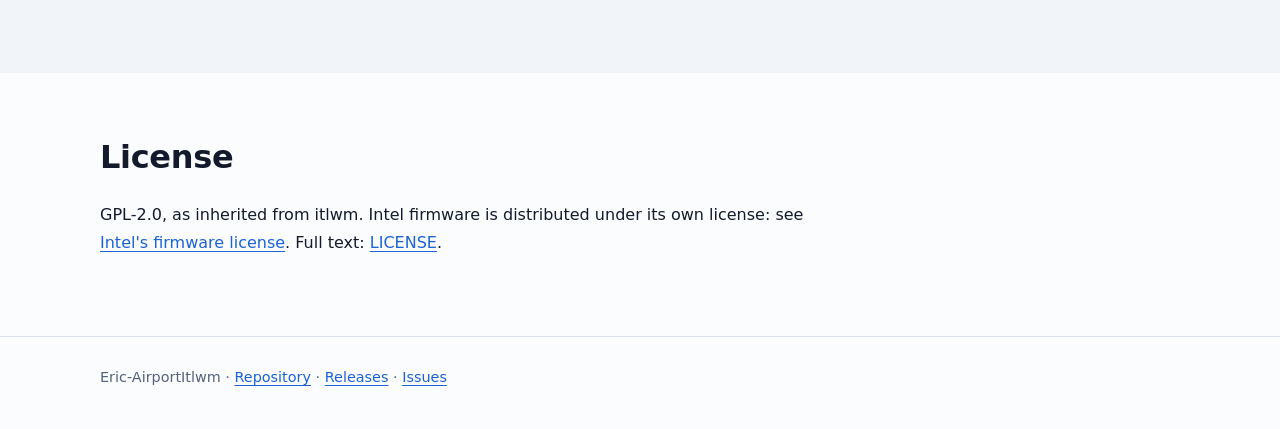
==== commit 89162ca5: "fix(tahoe): split builds at the Darwin 25.4 ABI boundary" ====
--- a/docs/index.html
+++ b/docs/index.html
@@ -118,7 +118,7 @@
 </tbody></table></div><p>The firmware for every card is built into the kext. For the BE family the hardware revision picks the firmware and the highest adapted API is tried first. Not supported yet: the <span class="nw">Wi-Fi 7</span> "SC" generation (BE211/BE213, <code>6E70</code> <code>D240</code> <code>D340</code> <code>E340</code> <code>E440</code> <code>9327</code>), which needs firmware this project does not ship.</p></div></section>
 <section id="install"><div class="wrap"><h2>Install</h2><ol class="steps">
 <li>Download the package for your macOS from <a target="_blank" rel="noopener noreferrer" href="https://github.com/Ersiter/Eric-AirportItlwm/releases">Releases</a>: <code>macOS26-Tahoe</code> for macOS 26, <code>macOS15-Sequoia</code> for macOS 15.2 or later, <code>macOS14-Sonoma</code> for macOS 14, <code>macOS27-GoldenGate</code> for macOS 27; a release carries all four. <strong>Release</strong> for daily use; <strong>Debug</strong> keeps the diagnostic logs a report needs.</li>
-<li>Put the kext in <code>EFI/OC/Kexts/</code> and add it to <code>Kernel → Add</code>. Use only one Intel <span class="nw">Wi-Fi</span> kext. If one config boots both systems, limit each kext to its system: Tahoe Darwin <code>25.0.0</code>–<code>25.99.99</code>, Sequoia <code>24.2.0</code>–<code>24.99.99</code>, Sonoma <code>23.0.0</code>–<code>23.99.99</code>, Golden Gate <code>27.0.0</code>–<code>27.99.99</code>.</li>
+<li>Put the kext in <code>EFI/OC/Kexts/</code> and add it to <code>Kernel → Add</code>. Enable only one Intel <span class="nw">Wi-Fi</span> kext per boot. If one config boots both systems, limit each kext to its system: Tahoe Darwin <code>25.4.0</code>–<code>25.6.99</code> (<code>Tahoe</code>), <code>25.0.0</code>–<code>25.3.99</code> (<code>Tahoe-25.0-25.3</code>), Sequoia <code>24.2.0</code>–<code>24.99.99</code>, Sonoma <code>23.0.0</code>–<code>23.99.99</code>, Golden Gate <code>27.0.0</code>–<code>27.99.99</code>.</li>
 <li>Do not combine it with OpenCore Legacy Patcher's "Modern Wireless" root patches or any IO80211 / Skywalk replacement: this driver uses the system's own <span class="nw">Wi-Fi</span> stack.</li>
 <li>Keep a bootable copy of your EFI and test from a USB stick first.</li>
 </ol>
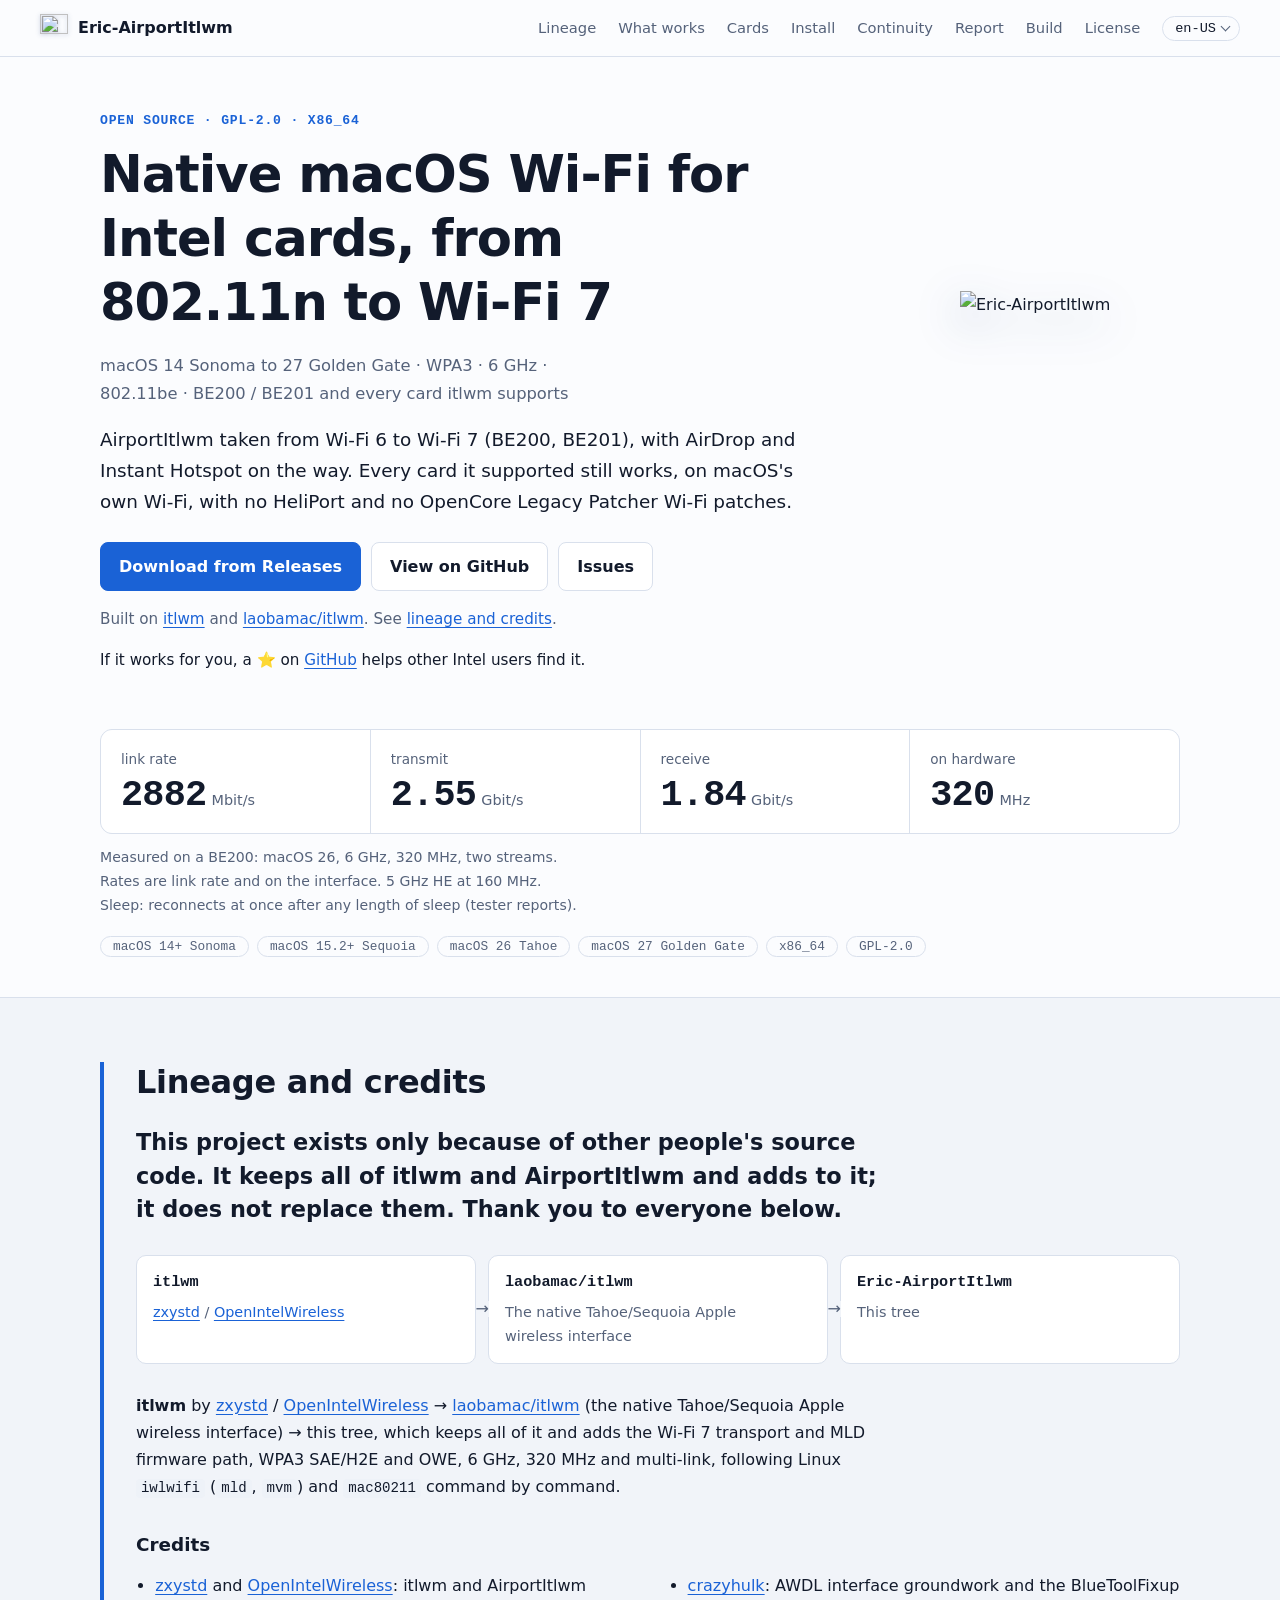
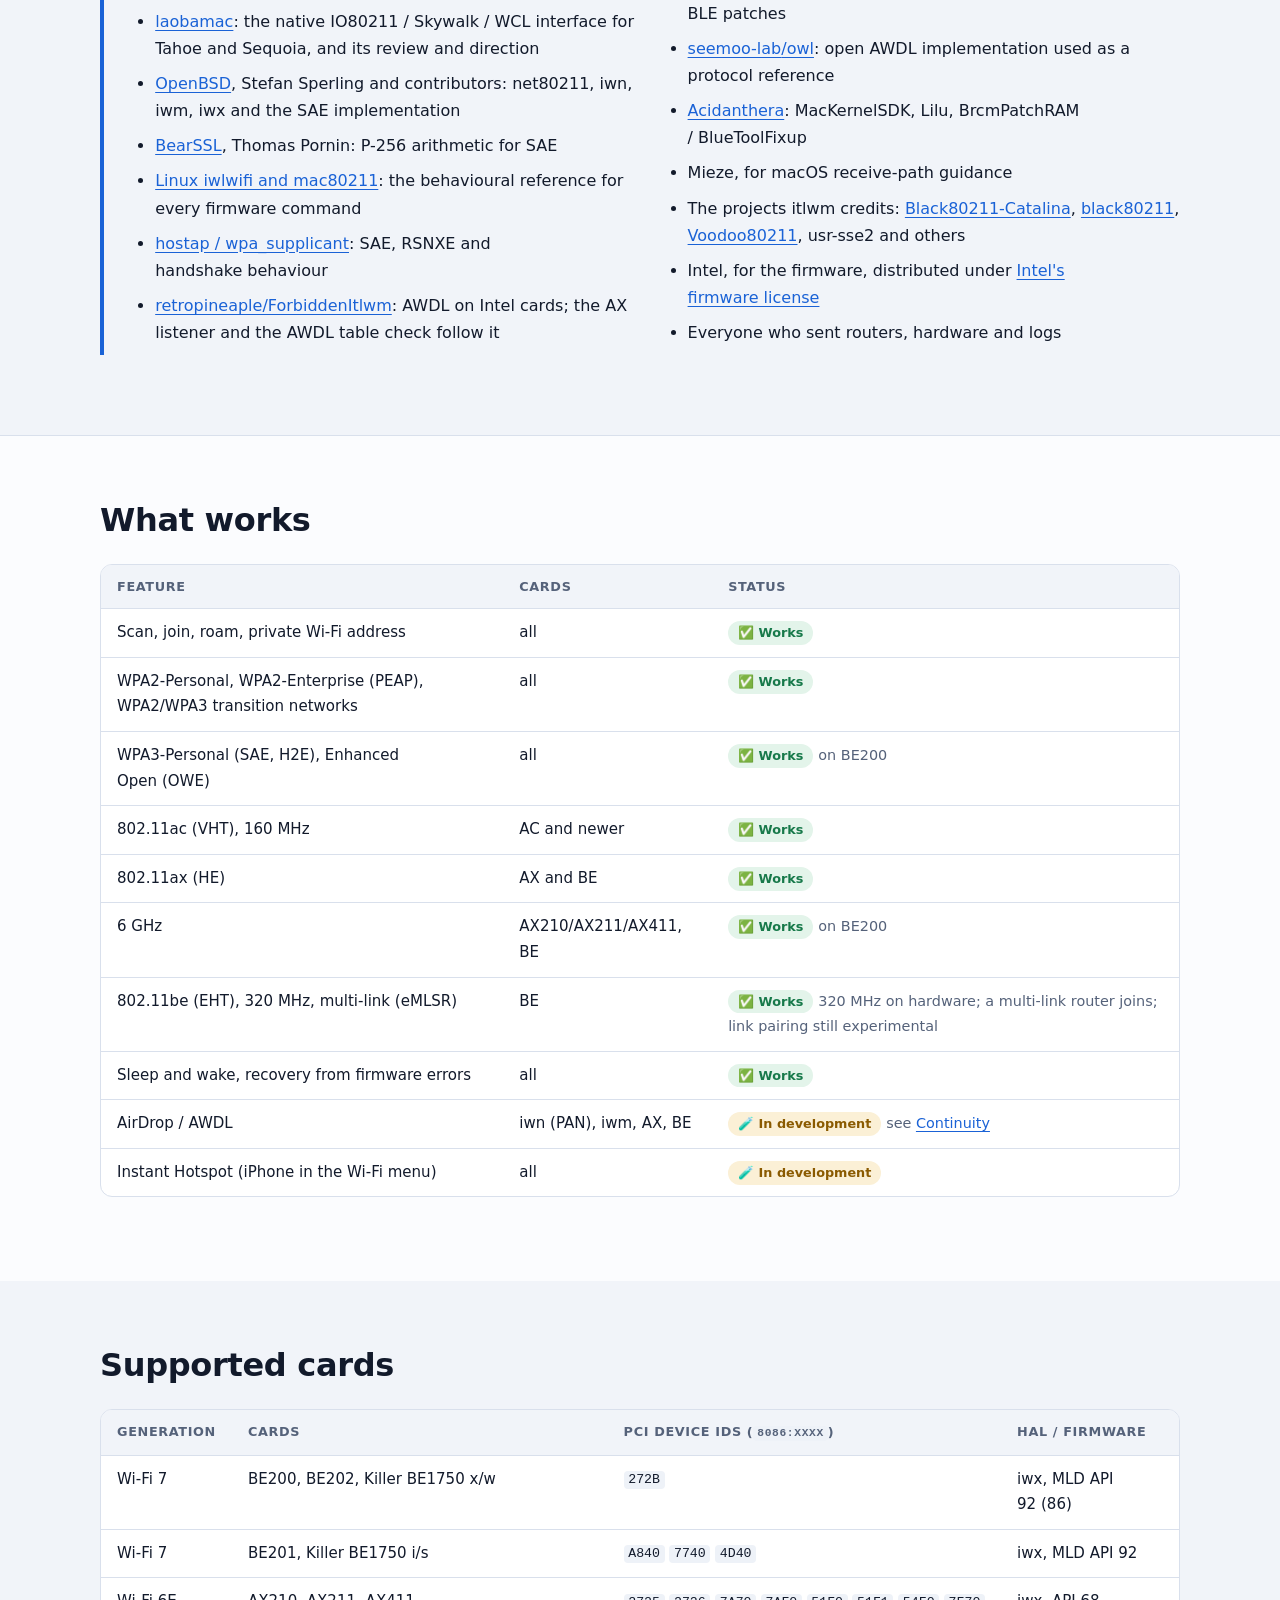
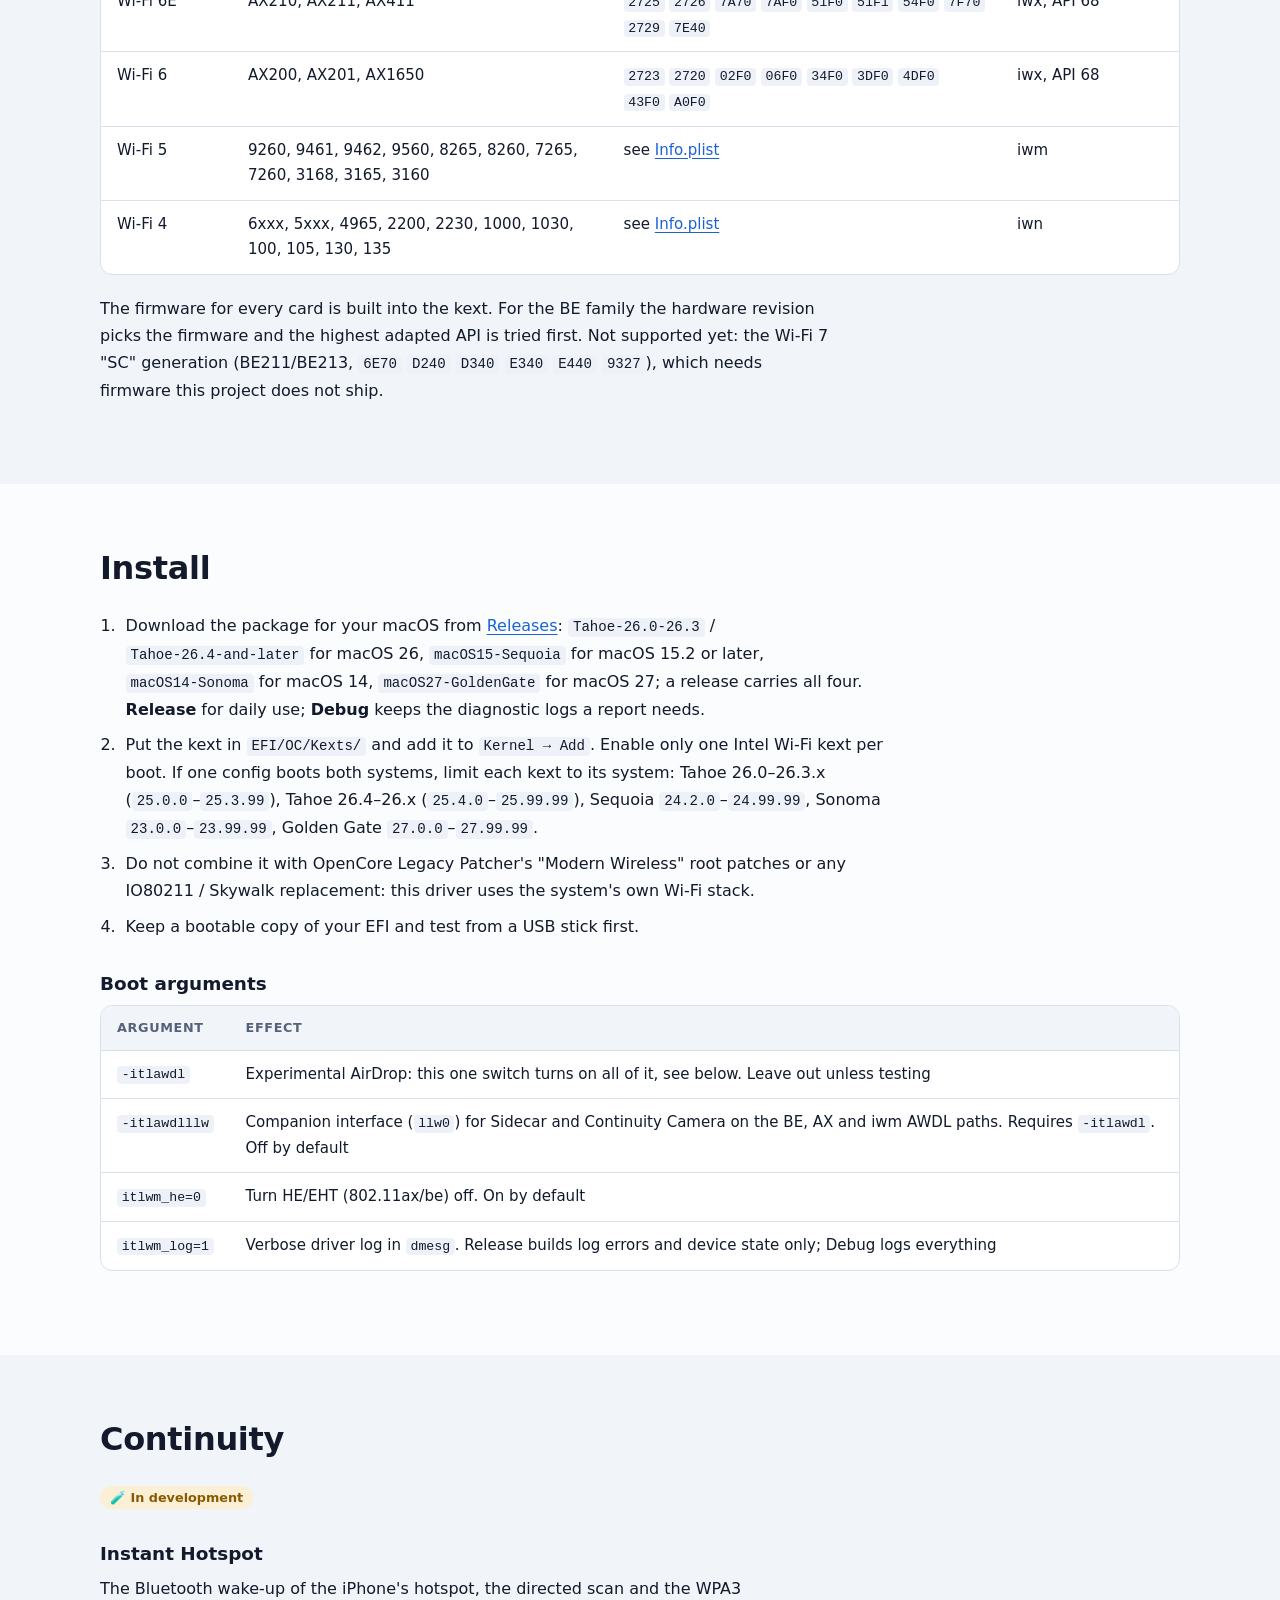
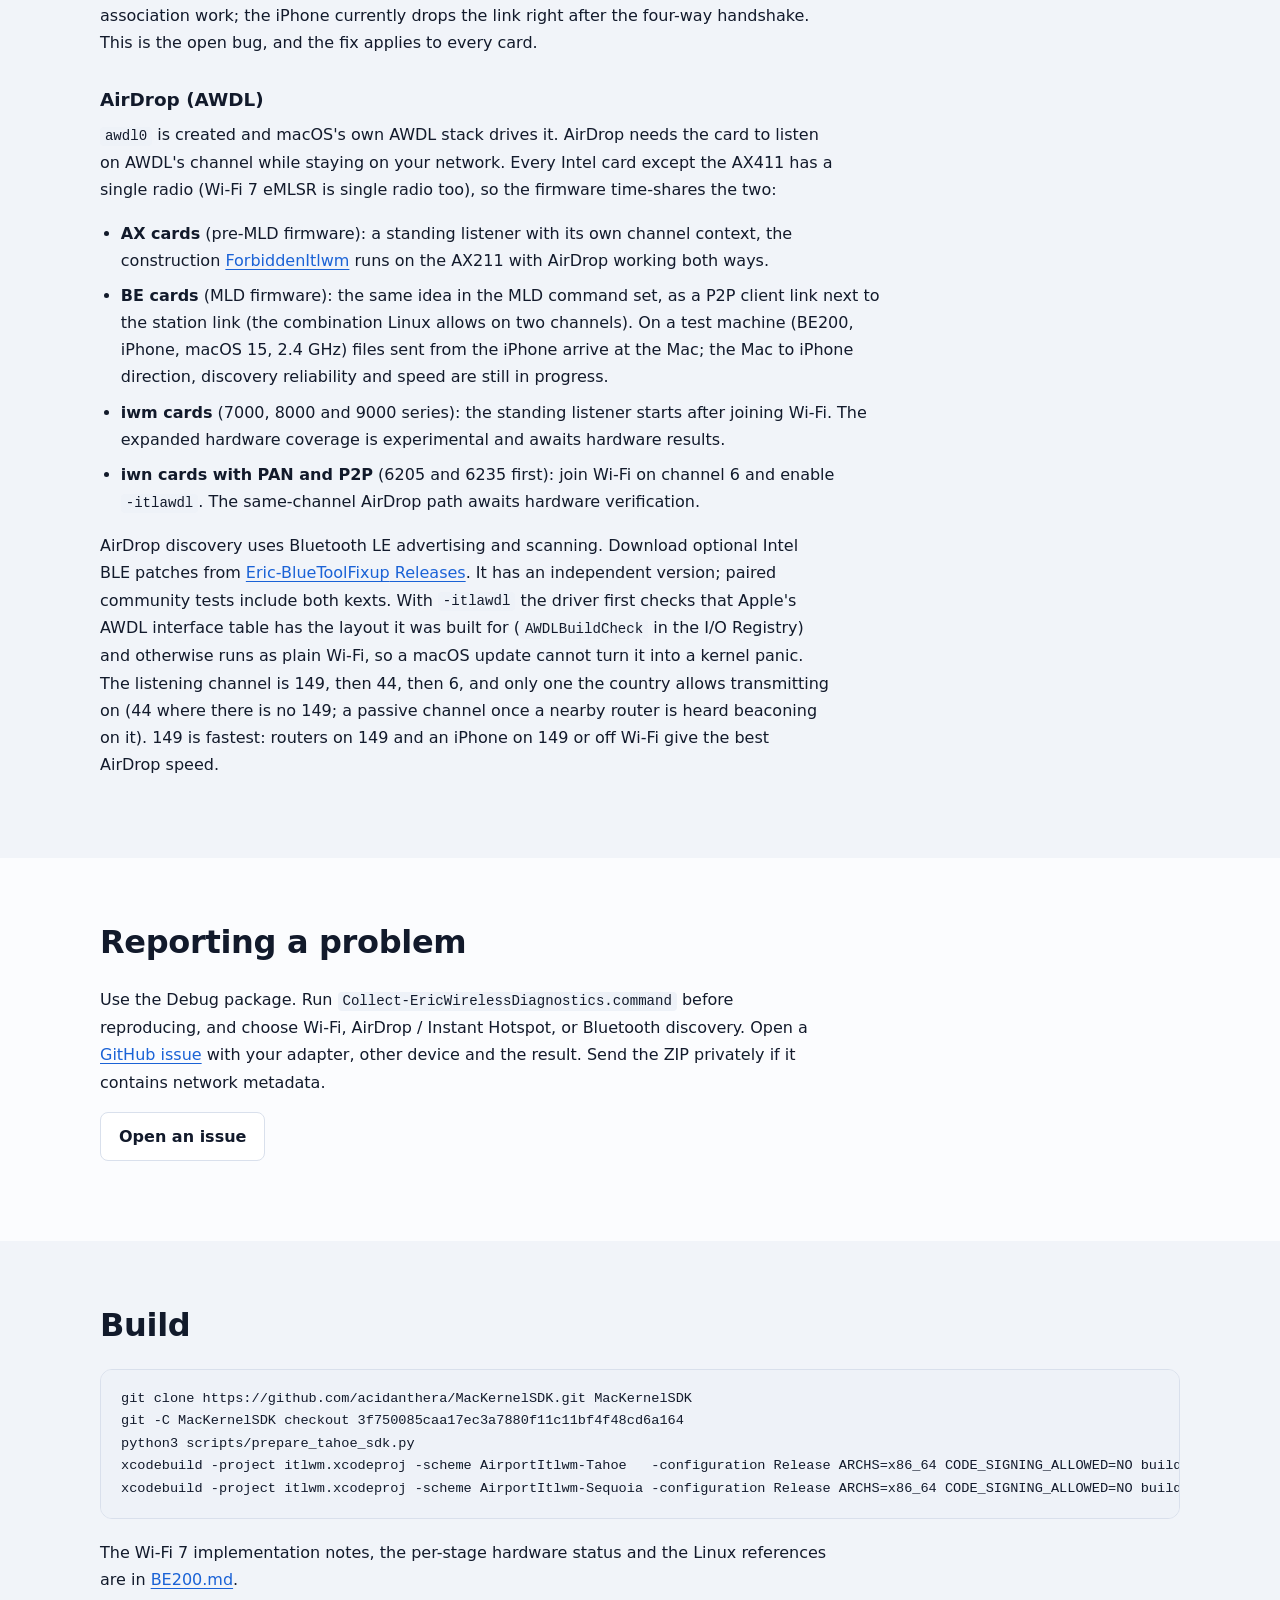
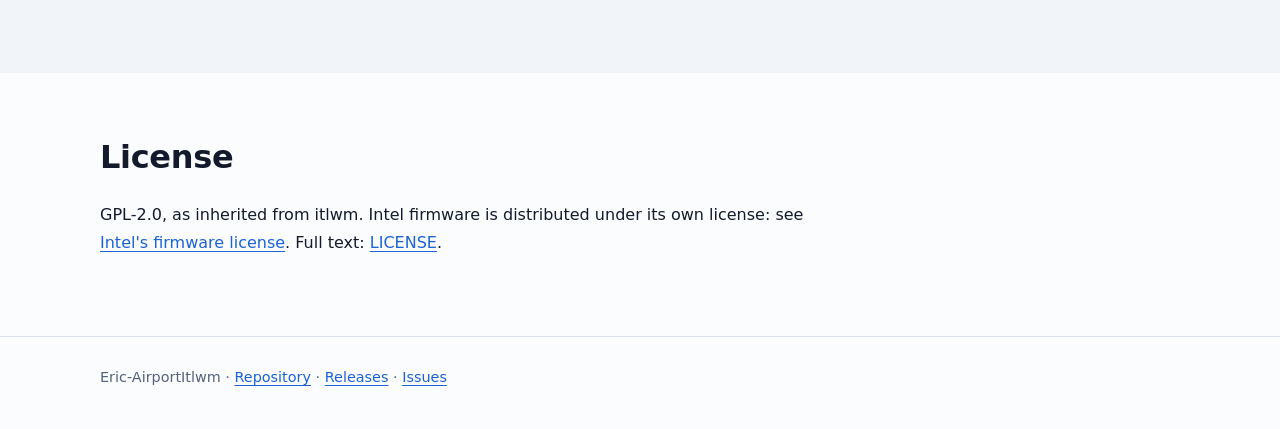
==== commit 5540711f: "fix(tahoe): keep the 26.4 build eligible across macOS 26" ====
--- a/docs/index.html
+++ b/docs/index.html
@@ -117,8 +117,8 @@
 <tr><td><span class="nw">Wi-Fi 4</span></td><td>6xxx, 5xxx, 4965, 2200, 2230, 1000, 1030, 100, 105, 130, 135</td><td>see <a target="_blank" rel="noopener noreferrer" href="https://github.com/Ersiter/Eric-AirportItlwm/blob/be200-tahoe/AirportItlwm/WCL/Info.plist">Info.plist</a></td><td>iwn</td></tr>
 </tbody></table></div><p>The firmware for every card is built into the kext. For the BE family the hardware revision picks the firmware and the highest adapted API is tried first. Not supported yet: the <span class="nw">Wi-Fi 7</span> "SC" generation (BE211/BE213, <code>6E70</code> <code>D240</code> <code>D340</code> <code>E340</code> <code>E440</code> <code>9327</code>), which needs firmware this project does not ship.</p></div></section>
 <section id="install"><div class="wrap"><h2>Install</h2><ol class="steps">
-<li>Download the package for your macOS from <a target="_blank" rel="noopener noreferrer" href="https://github.com/Ersiter/Eric-AirportItlwm/releases">Releases</a>: <code>macOS26-Tahoe</code> for macOS 26, <code>macOS15-Sequoia</code> for macOS 15.2 or later, <code>macOS14-Sonoma</code> for macOS 14, <code>macOS27-GoldenGate</code> for macOS 27; a release carries all four. <strong>Release</strong> for daily use; <strong>Debug</strong> keeps the diagnostic logs a report needs.</li>
-<li>Put the kext in <code>EFI/OC/Kexts/</code> and add it to <code>Kernel → Add</code>. Enable only one Intel <span class="nw">Wi-Fi</span> kext per boot. If one config boots both systems, limit each kext to its system: Tahoe Darwin <code>25.4.0</code>–<code>25.6.99</code> (<code>Tahoe</code>), <code>25.0.0</code>–<code>25.3.99</code> (<code>Tahoe-25.0-25.3</code>), Sequoia <code>24.2.0</code>–<code>24.99.99</code>, Sonoma <code>23.0.0</code>–<code>23.99.99</code>, Golden Gate <code>27.0.0</code>–<code>27.99.99</code>.</li>
+<li>Download the package for your macOS from <a target="_blank" rel="noopener noreferrer" href="https://github.com/Ersiter/Eric-AirportItlwm/releases">Releases</a>: <code>Tahoe-26.0-26.3</code> / <code>Tahoe-26.4-and-later</code> for macOS 26, <code>macOS15-Sequoia</code> for macOS 15.2 or later, <code>macOS14-Sonoma</code> for macOS 14, <code>macOS27-GoldenGate</code> for macOS 27; a release carries all four. <strong>Release</strong> for daily use; <strong>Debug</strong> keeps the diagnostic logs a report needs.</li>
+<li>Put the kext in <code>EFI/OC/Kexts/</code> and add it to <code>Kernel → Add</code>. Enable only one Intel <span class="nw">Wi-Fi</span> kext per boot. If one config boots both systems, limit each kext to its system: Tahoe 26.0–26.3.x (<code>25.0.0</code>–<code>25.3.99</code>), Tahoe 26.4–26.x (<code>25.4.0</code>–<code>25.99.99</code>), Sequoia <code>24.2.0</code>–<code>24.99.99</code>, Sonoma <code>23.0.0</code>–<code>23.99.99</code>, Golden Gate <code>27.0.0</code>–<code>27.99.99</code>.</li>
 <li>Do not combine it with OpenCore Legacy Patcher's "Modern Wireless" root patches or any IO80211 / Skywalk replacement: this driver uses the system's own <span class="nw">Wi-Fi</span> stack.</li>
 <li>Keep a bootable copy of your EFI and test from a USB stick first.</li>
 </ol>
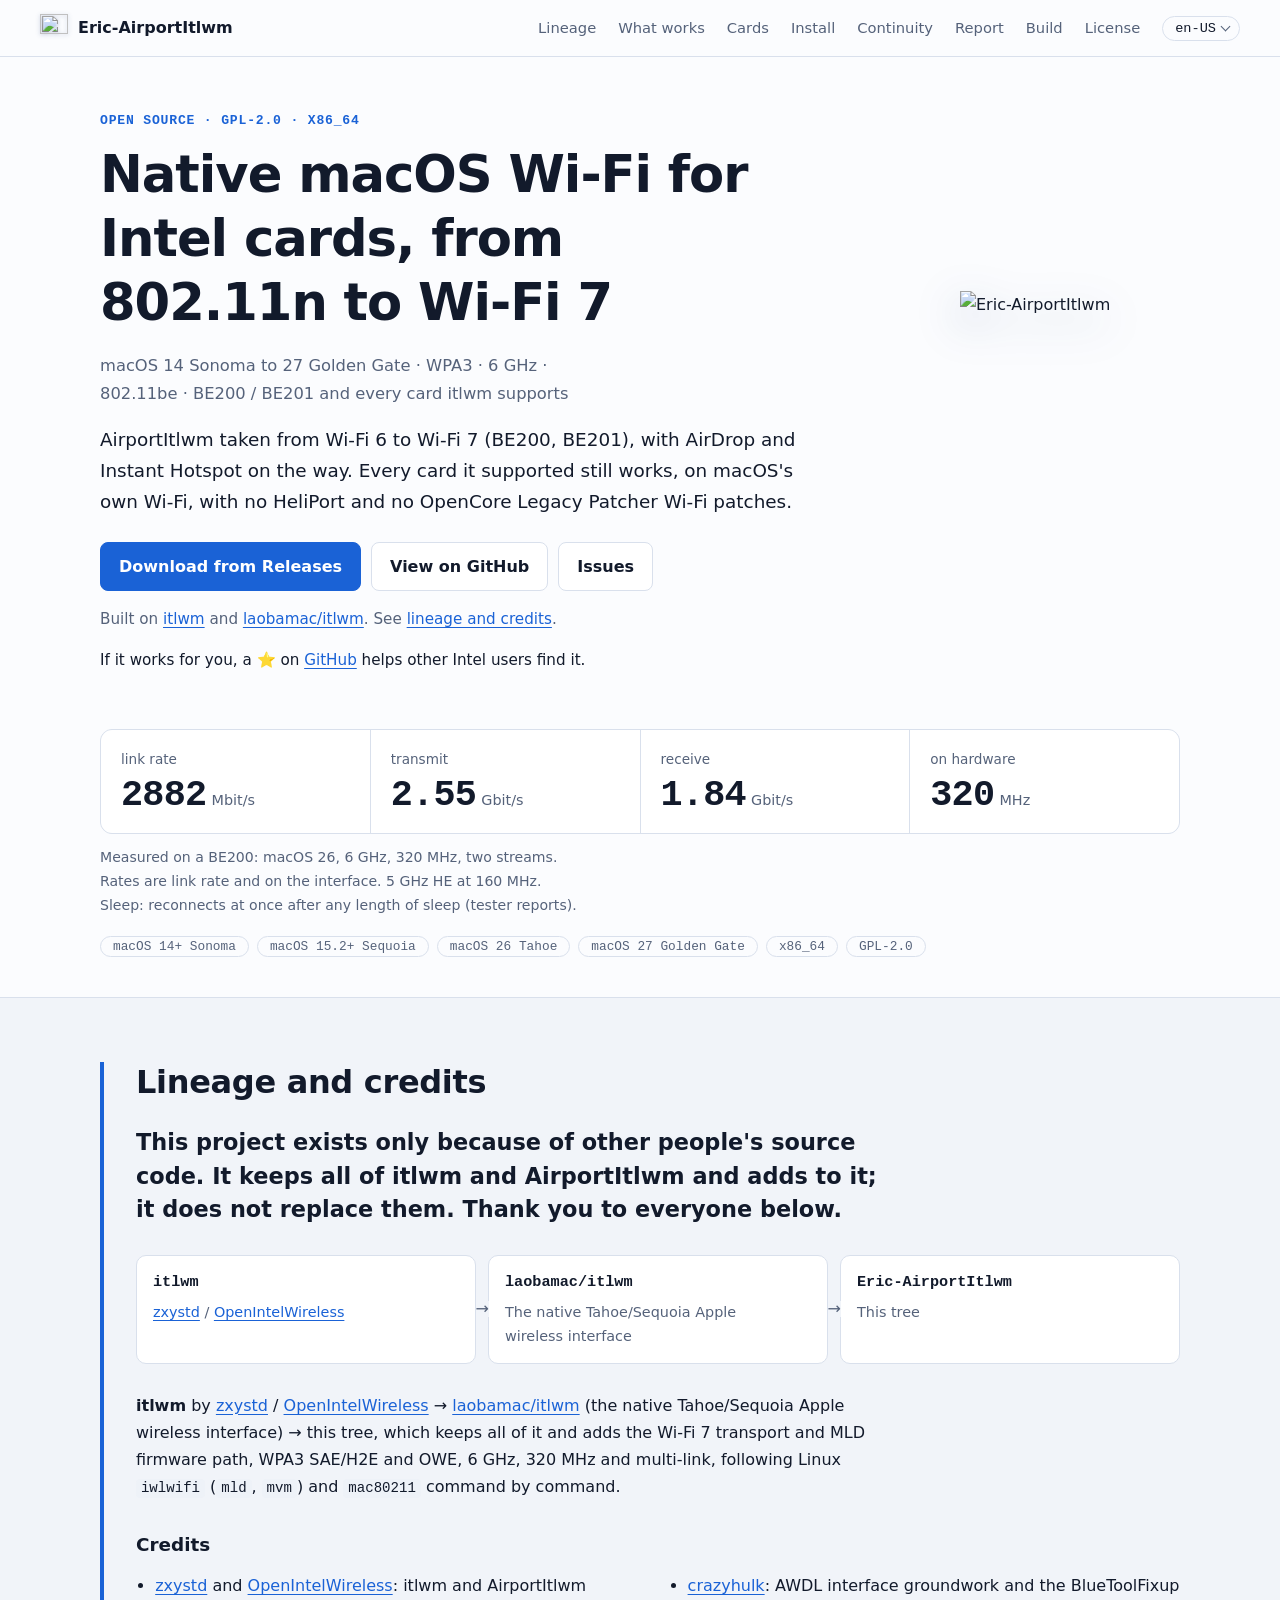
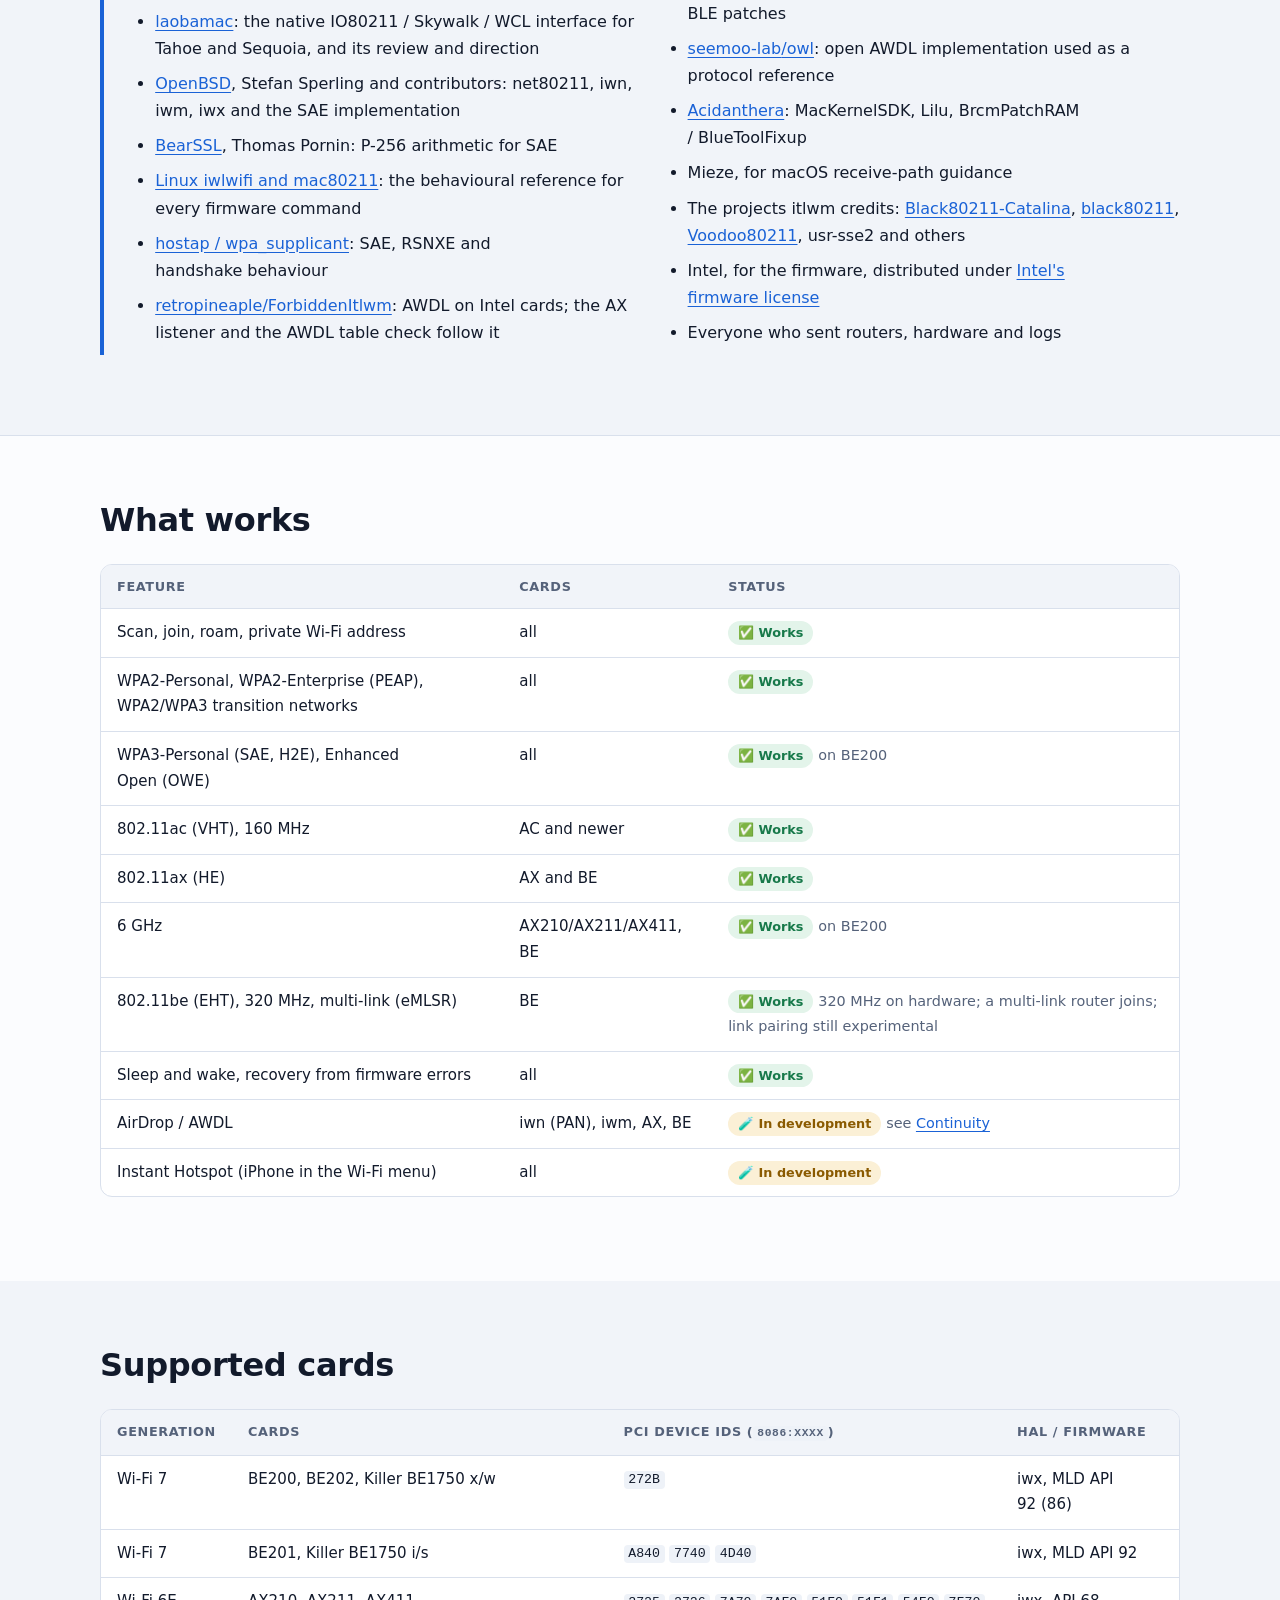
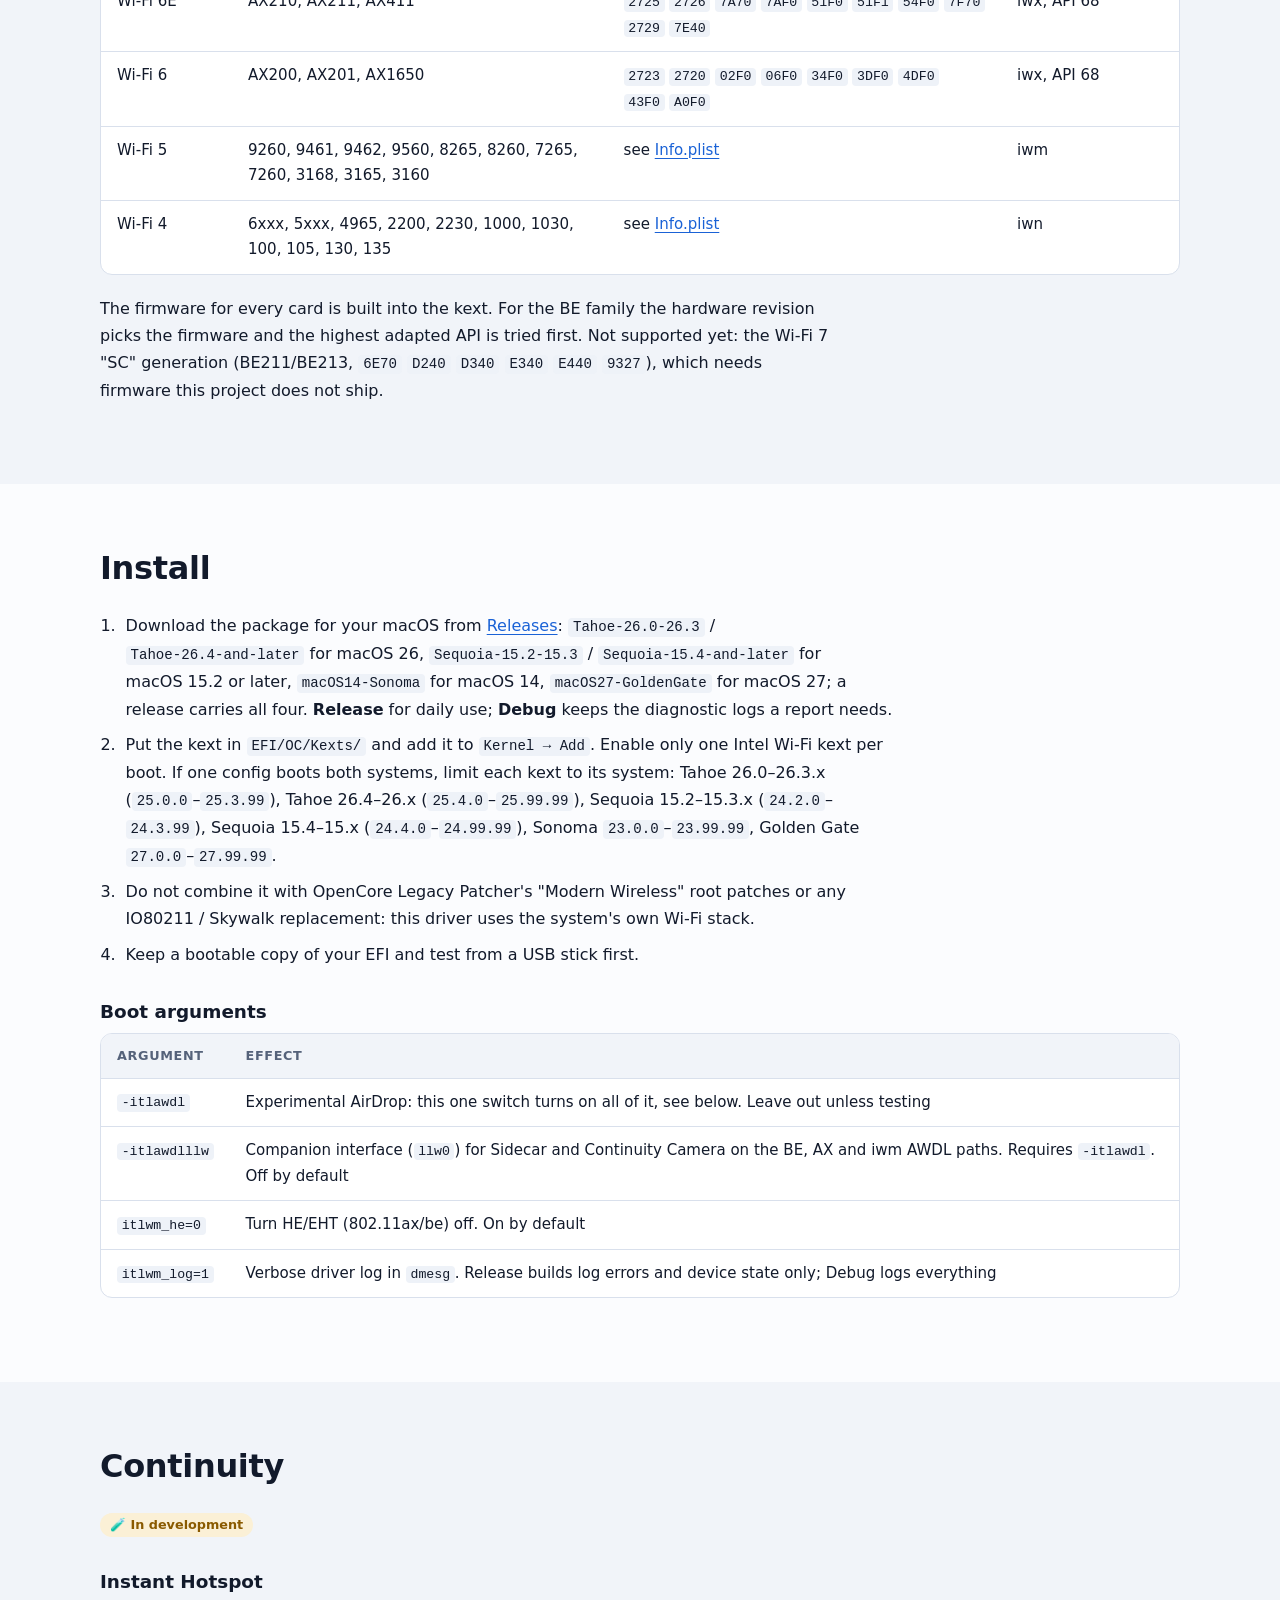
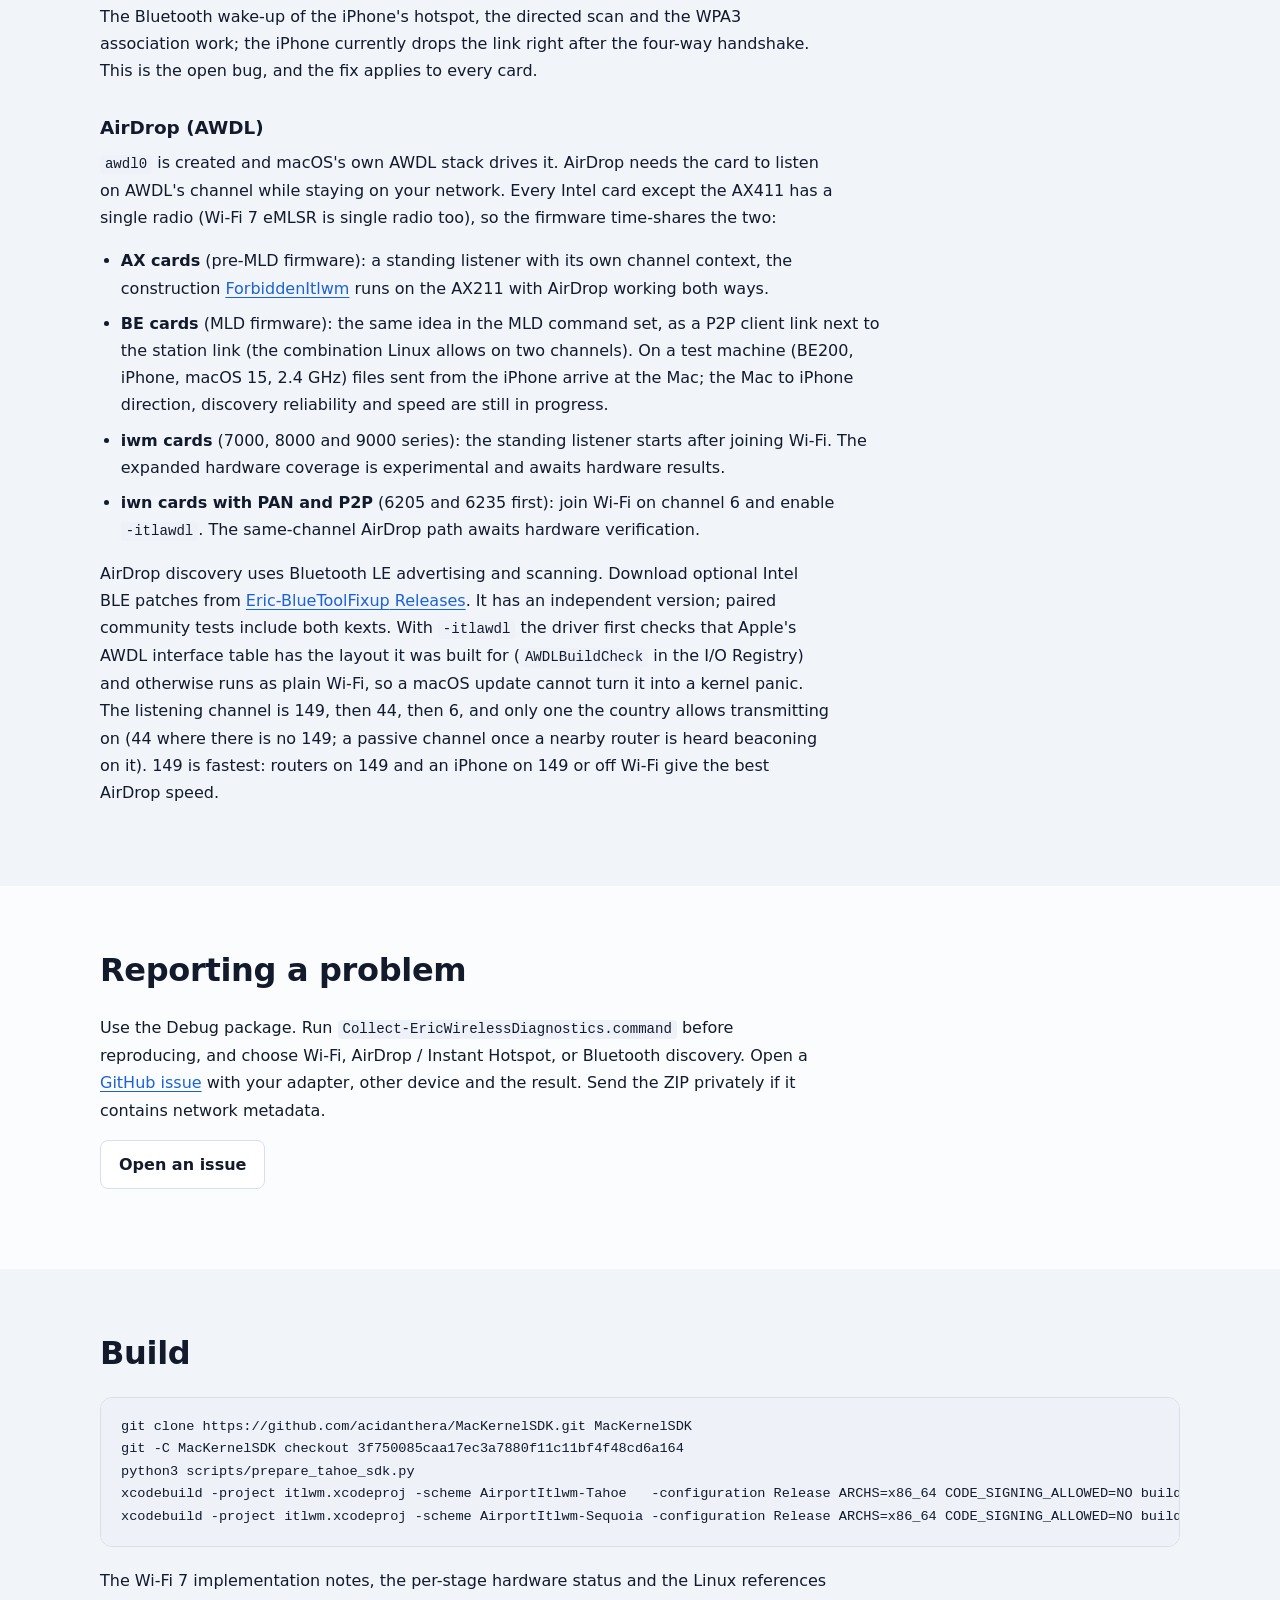
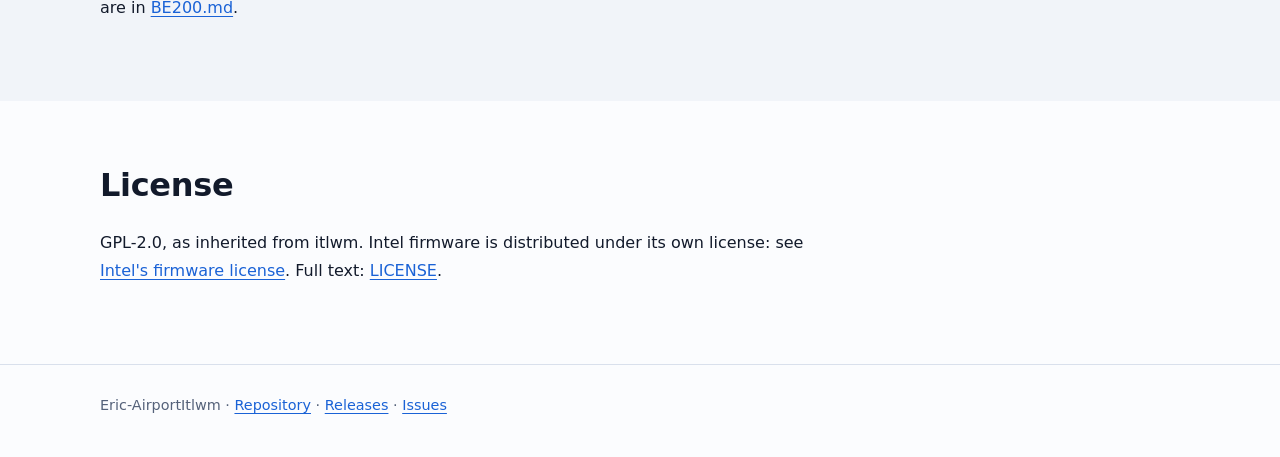
==== commit e13a6e4d: "fix(sequoia): split builds at the macOS 15.4 ABI boundary" ====
--- a/docs/index.html
+++ b/docs/index.html
@@ -117,8 +117,8 @@
 <tr><td><span class="nw">Wi-Fi 4</span></td><td>6xxx, 5xxx, 4965, 2200, 2230, 1000, 1030, 100, 105, 130, 135</td><td>see <a target="_blank" rel="noopener noreferrer" href="https://github.com/Ersiter/Eric-AirportItlwm/blob/be200-tahoe/AirportItlwm/WCL/Info.plist">Info.plist</a></td><td>iwn</td></tr>
 </tbody></table></div><p>The firmware for every card is built into the kext. For the BE family the hardware revision picks the firmware and the highest adapted API is tried first. Not supported yet: the <span class="nw">Wi-Fi 7</span> "SC" generation (BE211/BE213, <code>6E70</code> <code>D240</code> <code>D340</code> <code>E340</code> <code>E440</code> <code>9327</code>), which needs firmware this project does not ship.</p></div></section>
 <section id="install"><div class="wrap"><h2>Install</h2><ol class="steps">
-<li>Download the package for your macOS from <a target="_blank" rel="noopener noreferrer" href="https://github.com/Ersiter/Eric-AirportItlwm/releases">Releases</a>: <code>Tahoe-26.0-26.3</code> / <code>Tahoe-26.4-and-later</code> for macOS 26, <code>macOS15-Sequoia</code> for macOS 15.2 or later, <code>macOS14-Sonoma</code> for macOS 14, <code>macOS27-GoldenGate</code> for macOS 27; a release carries all four. <strong>Release</strong> for daily use; <strong>Debug</strong> keeps the diagnostic logs a report needs.</li>
-<li>Put the kext in <code>EFI/OC/Kexts/</code> and add it to <code>Kernel → Add</code>. Enable only one Intel <span class="nw">Wi-Fi</span> kext per boot. If one config boots both systems, limit each kext to its system: Tahoe 26.0–26.3.x (<code>25.0.0</code>–<code>25.3.99</code>), Tahoe 26.4–26.x (<code>25.4.0</code>–<code>25.99.99</code>), Sequoia <code>24.2.0</code>–<code>24.99.99</code>, Sonoma <code>23.0.0</code>–<code>23.99.99</code>, Golden Gate <code>27.0.0</code>–<code>27.99.99</code>.</li>
+<li>Download the package for your macOS from <a target="_blank" rel="noopener noreferrer" href="https://github.com/Ersiter/Eric-AirportItlwm/releases">Releases</a>: <code>Tahoe-26.0-26.3</code> / <code>Tahoe-26.4-and-later</code> for macOS 26, <code>Sequoia-15.2-15.3</code> / <code>Sequoia-15.4-and-later</code> for macOS 15.2 or later, <code>macOS14-Sonoma</code> for macOS 14, <code>macOS27-GoldenGate</code> for macOS 27; a release carries all four. <strong>Release</strong> for daily use; <strong>Debug</strong> keeps the diagnostic logs a report needs.</li>
+<li>Put the kext in <code>EFI/OC/Kexts/</code> and add it to <code>Kernel → Add</code>. Enable only one Intel <span class="nw">Wi-Fi</span> kext per boot. If one config boots both systems, limit each kext to its system: Tahoe 26.0–26.3.x (<code>25.0.0</code>–<code>25.3.99</code>), Tahoe 26.4–26.x (<code>25.4.0</code>–<code>25.99.99</code>), Sequoia 15.2–15.3.x (<code>24.2.0</code>–<code>24.3.99</code>), Sequoia 15.4–15.x (<code>24.4.0</code>–<code>24.99.99</code>), Sonoma <code>23.0.0</code>–<code>23.99.99</code>, Golden Gate <code>27.0.0</code>–<code>27.99.99</code>.</li>
 <li>Do not combine it with OpenCore Legacy Patcher's "Modern Wireless" root patches or any IO80211 / Skywalk replacement: this driver uses the system's own <span class="nw">Wi-Fi</span> stack.</li>
 <li>Keep a bootable copy of your EFI and test from a USB stick first.</li>
 </ol>
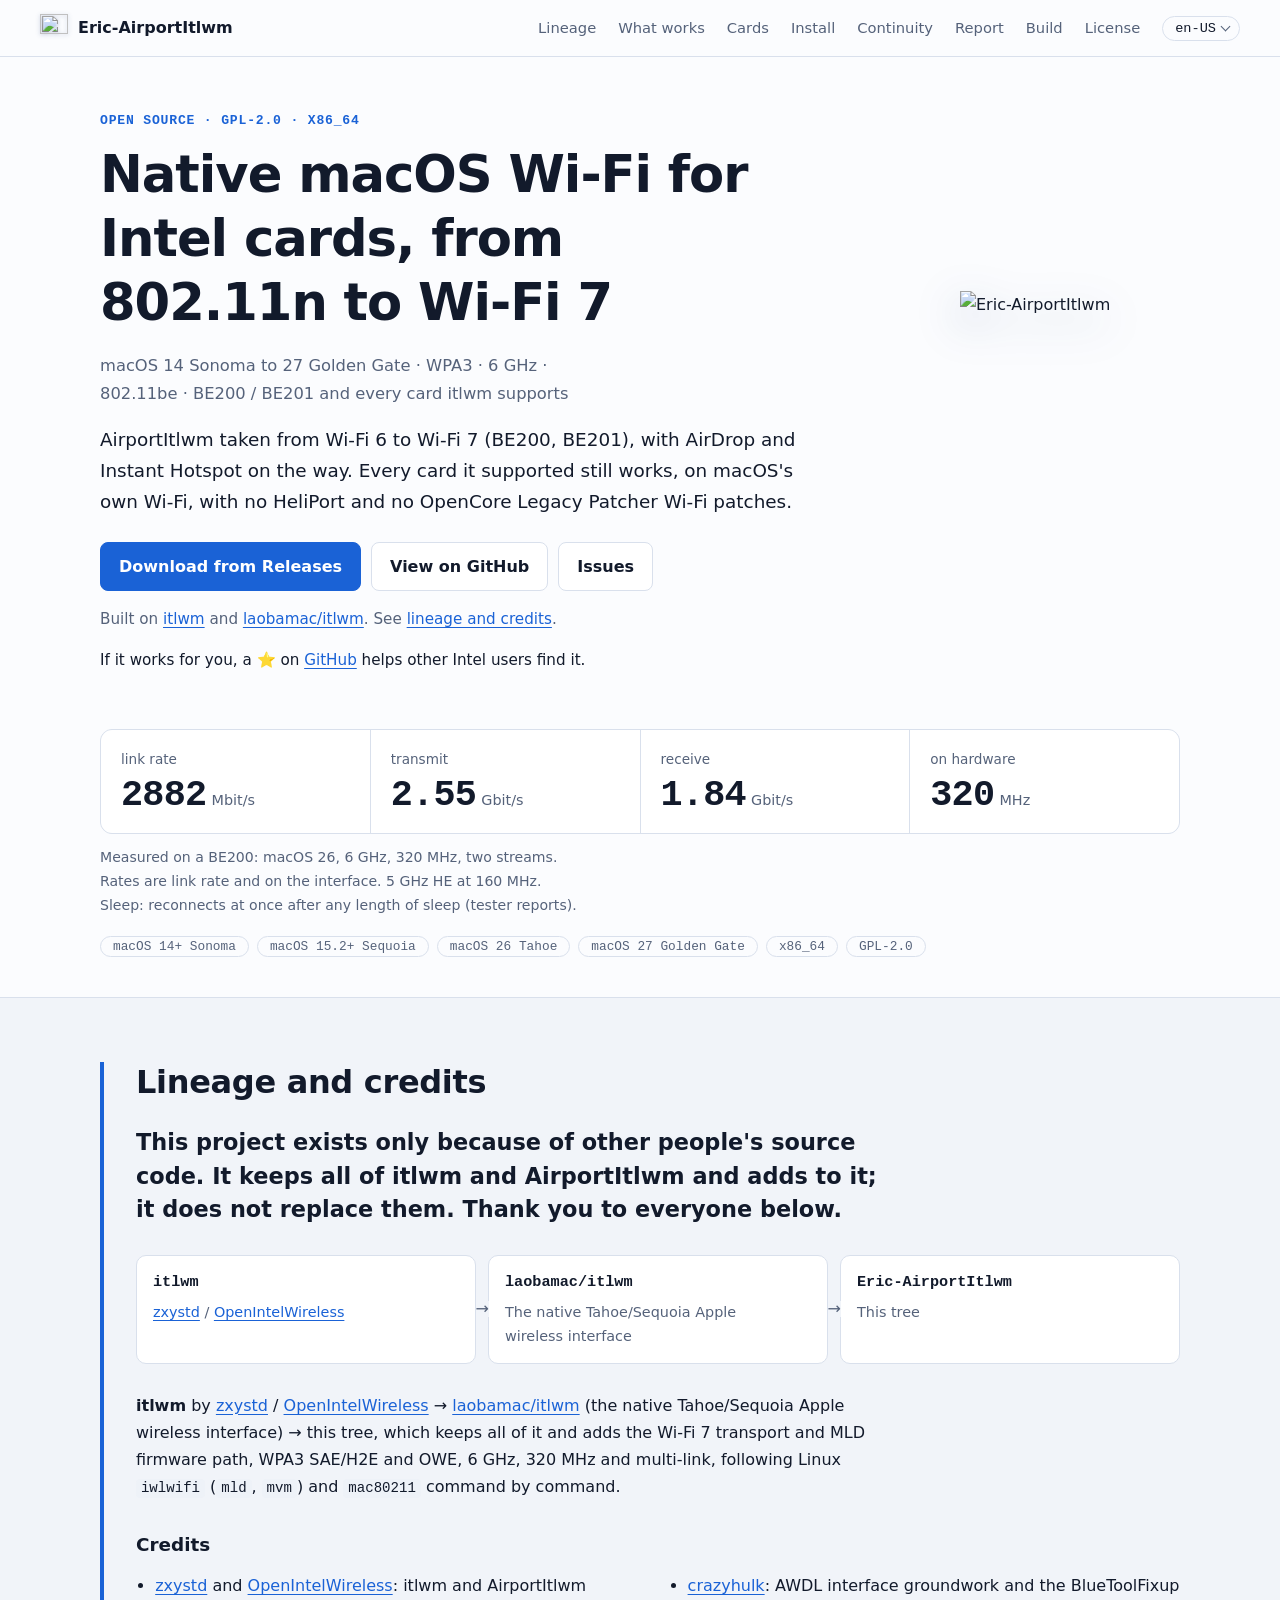
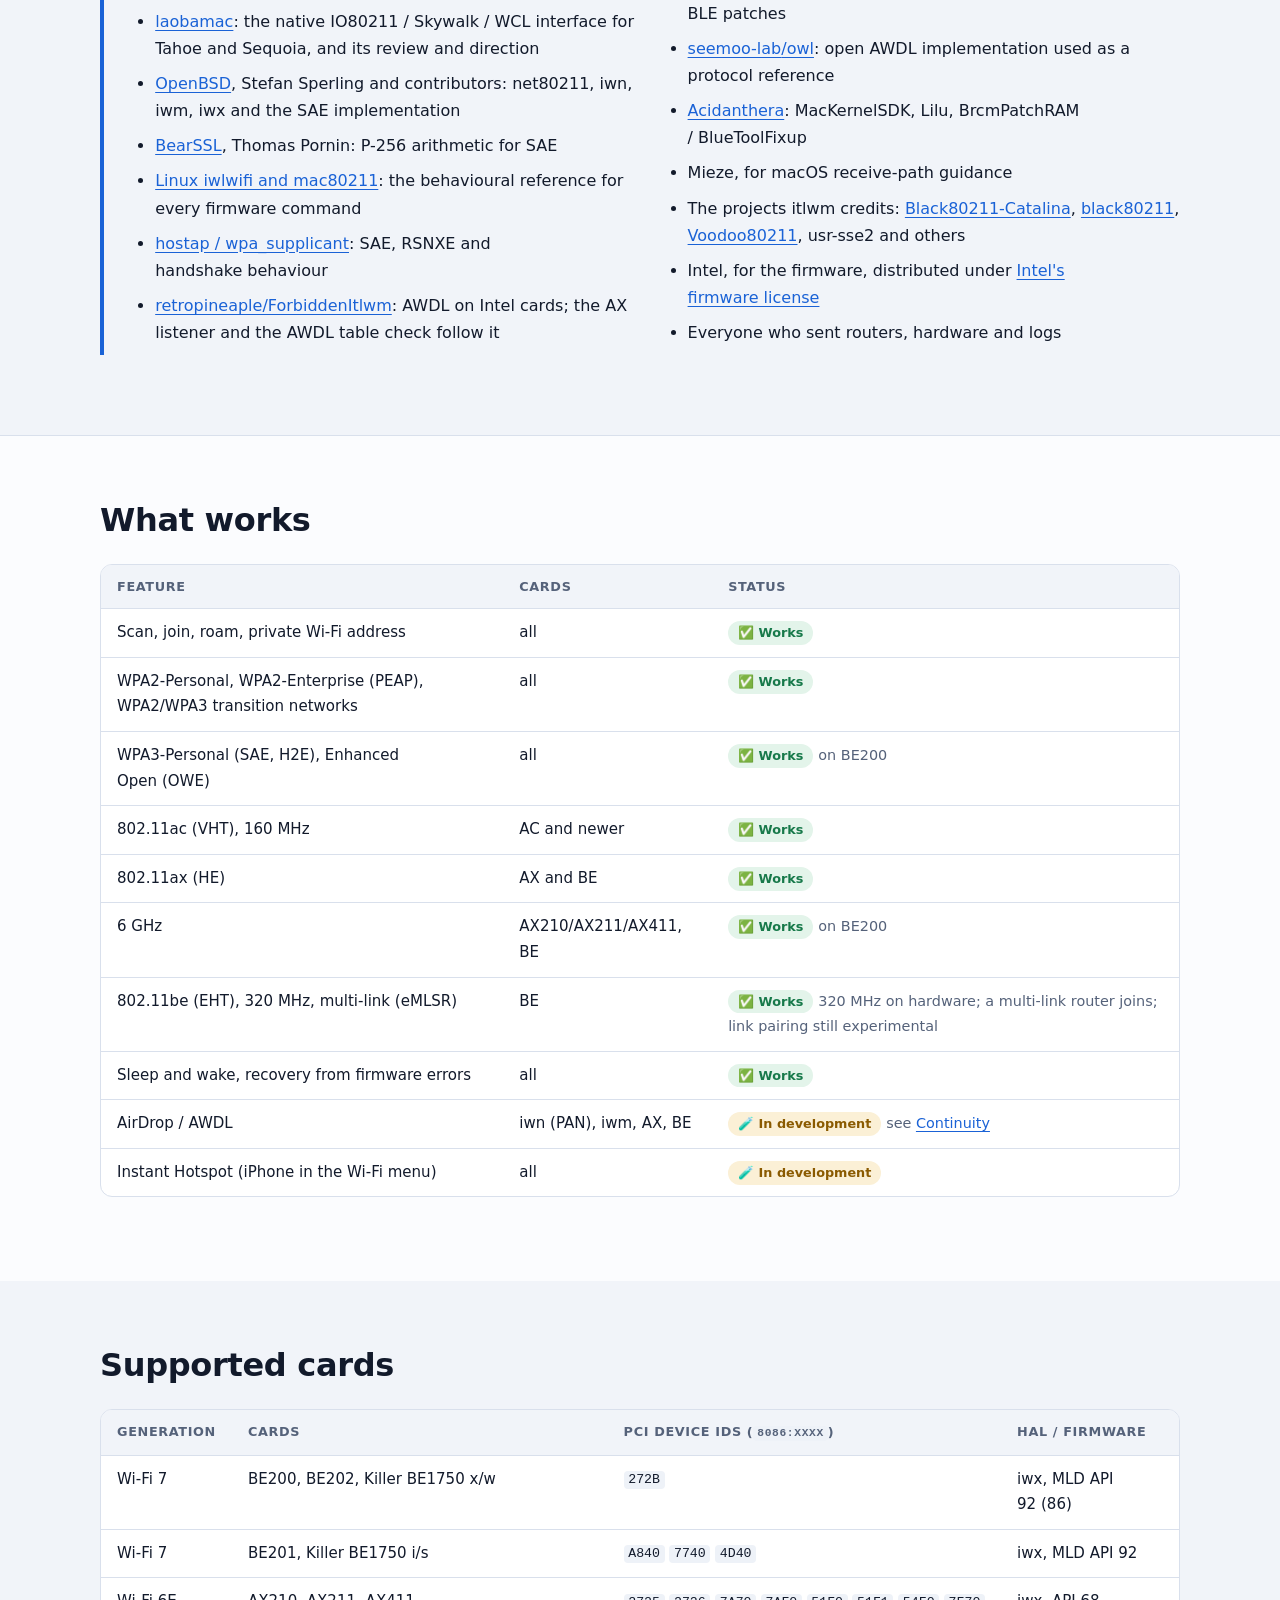
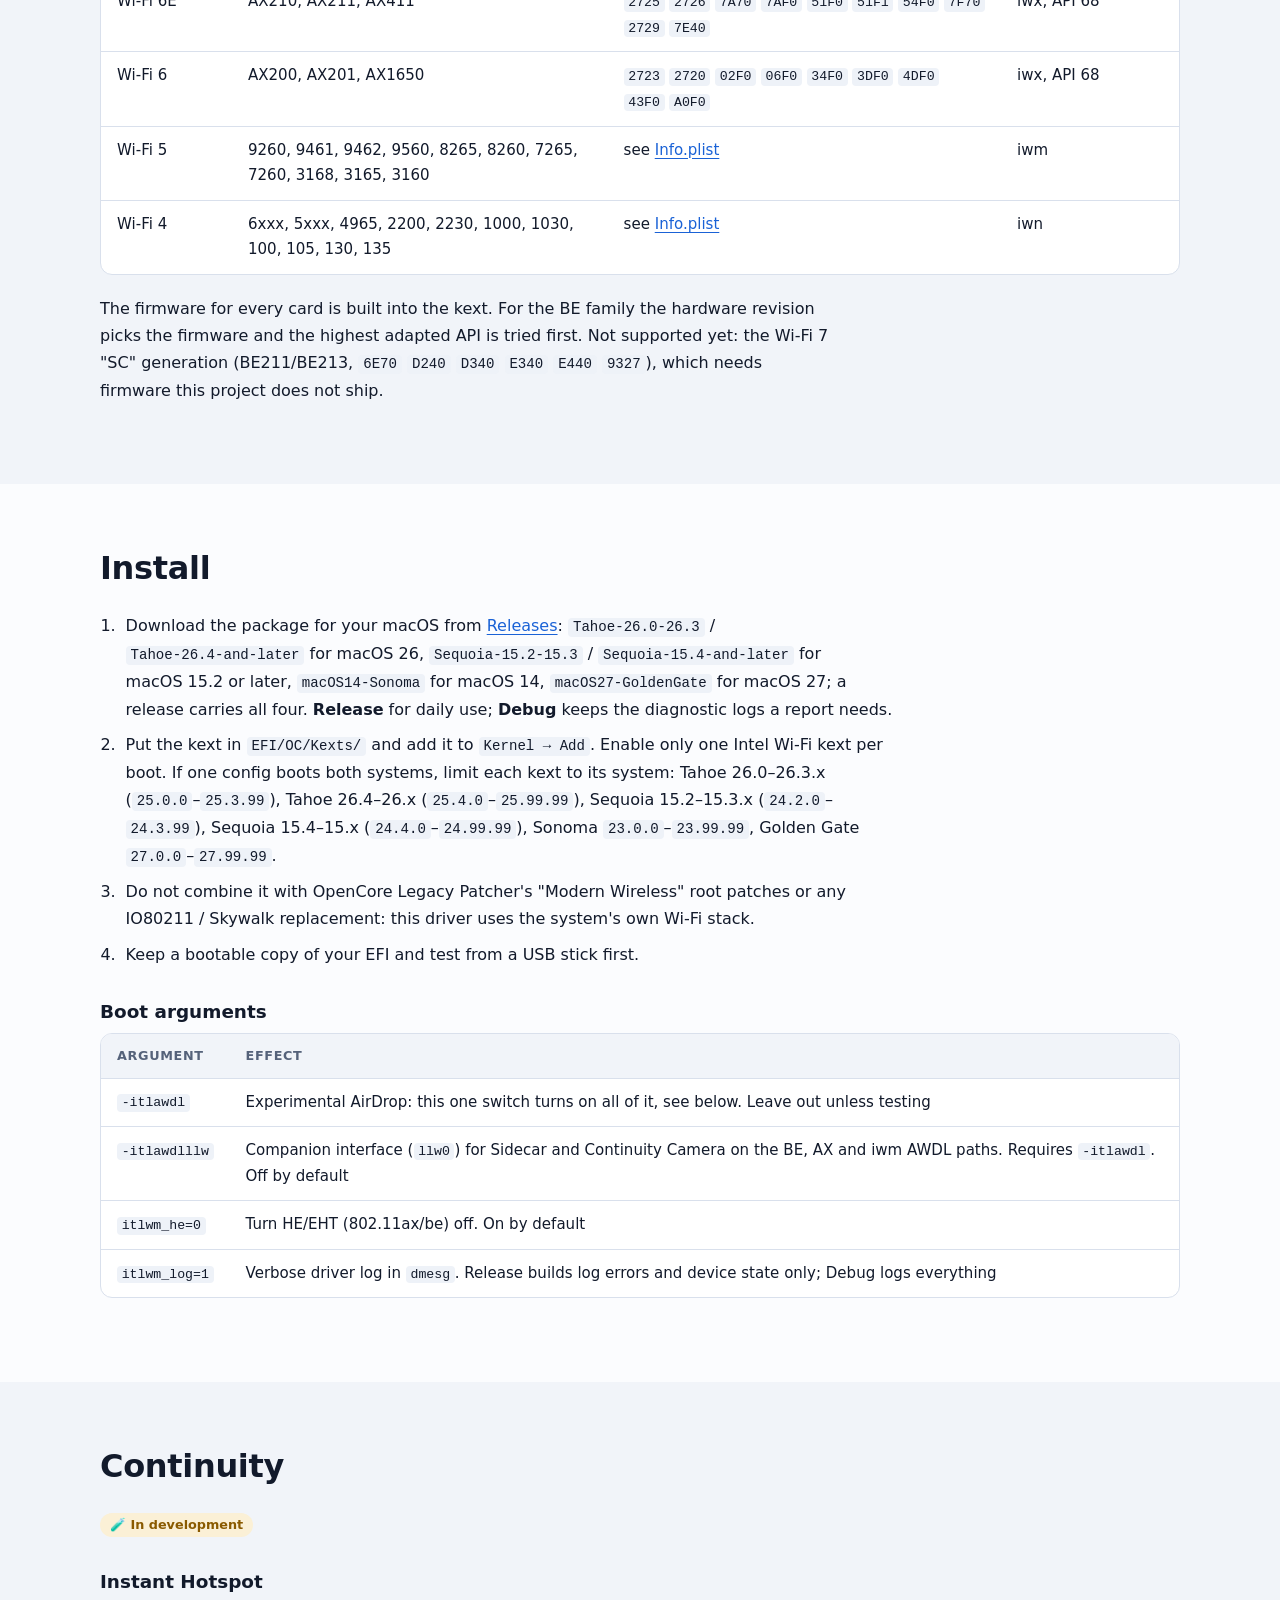
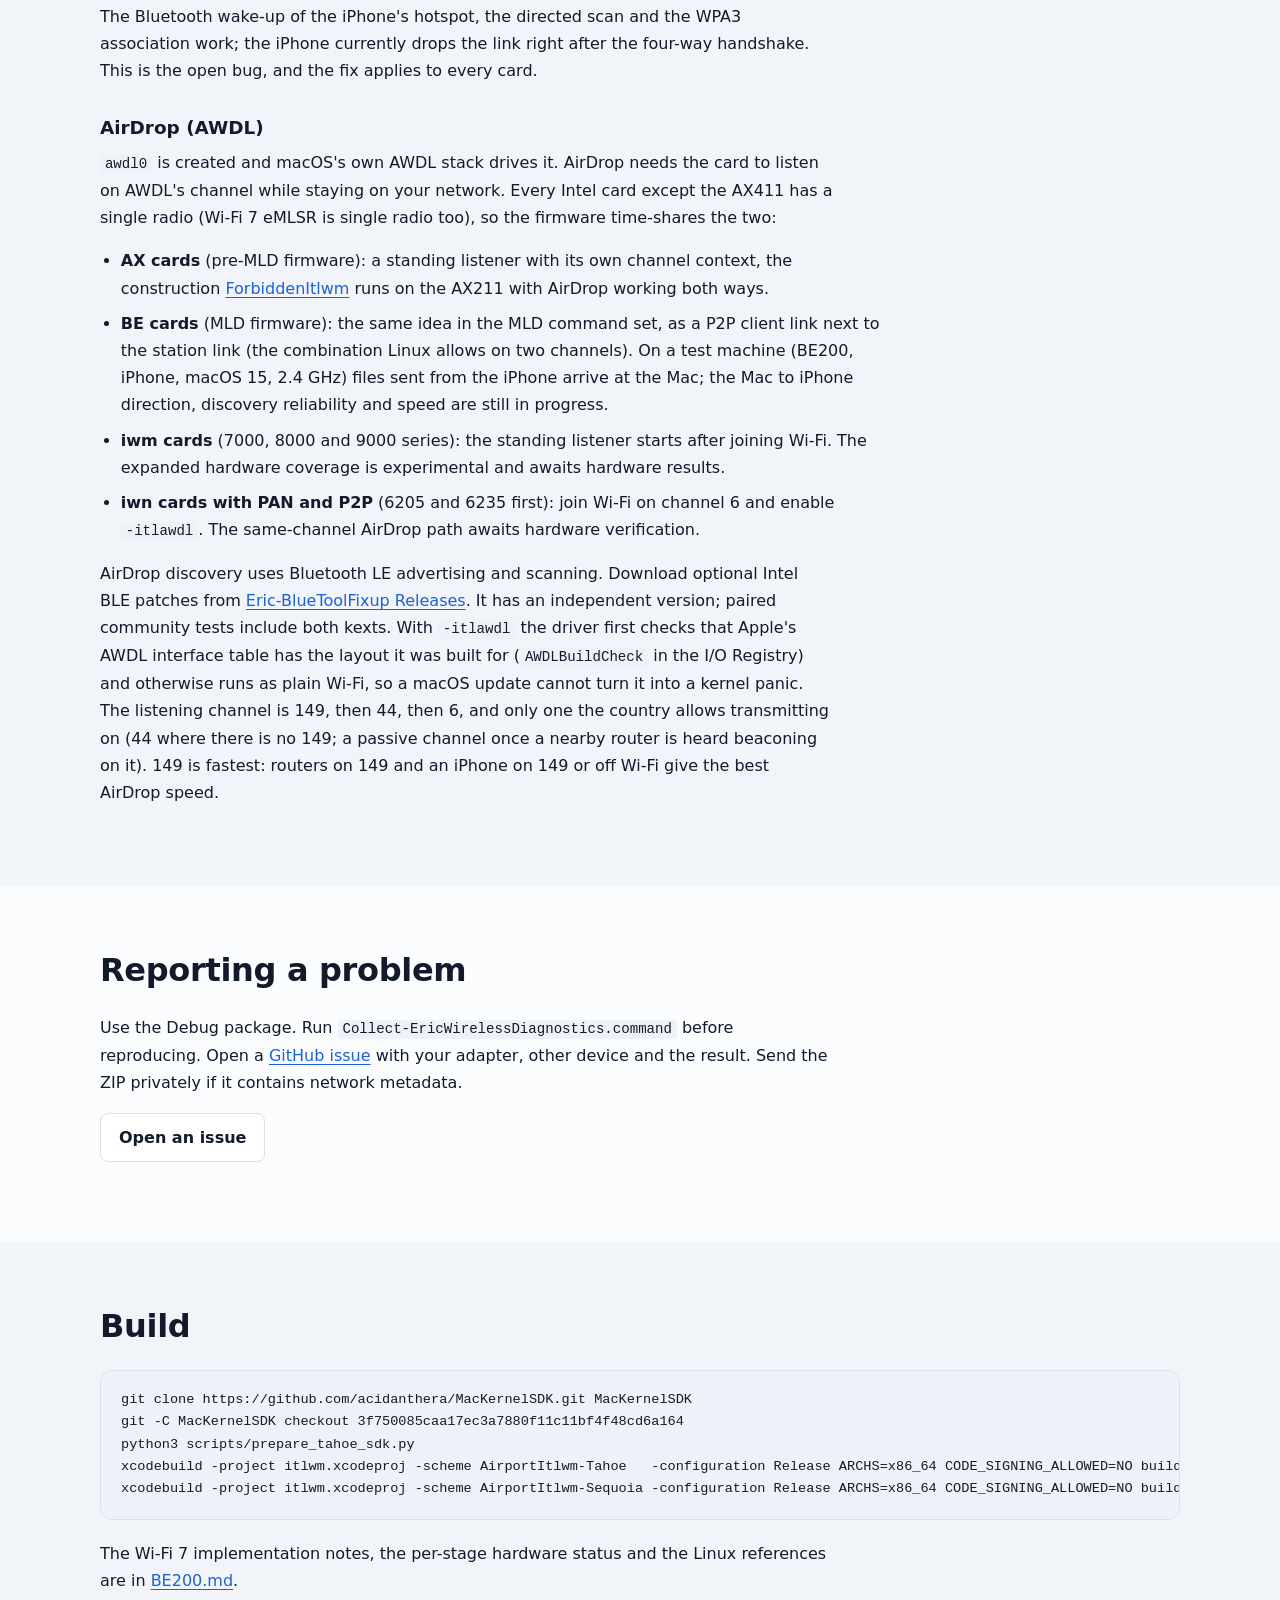
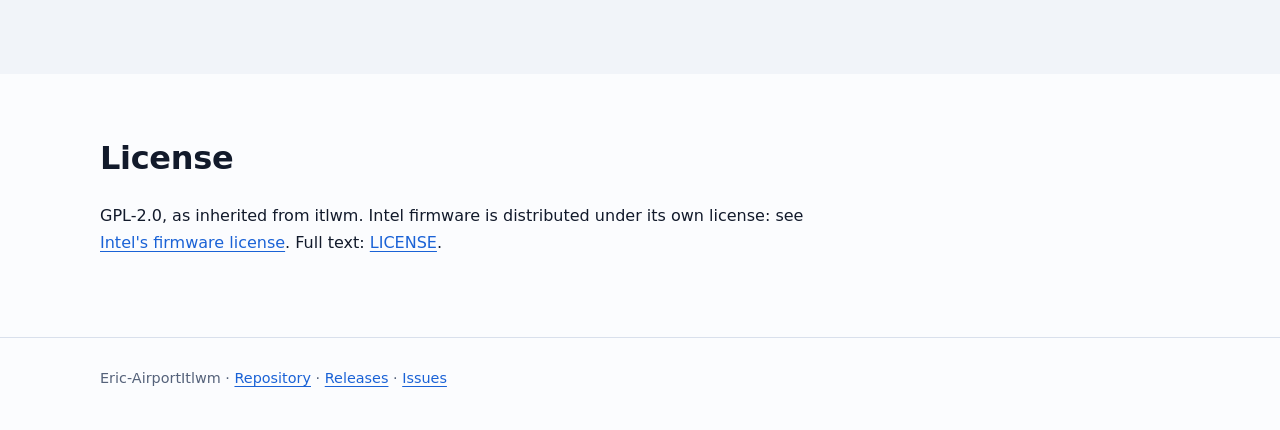
==== commit 4e204fd9: "Unify wireless diagnostics and capture hotspot traffic" ====
--- a/docs/index.html
+++ b/docs/index.html
@@ -137,7 +137,7 @@
 <li><strong>iwm cards</strong> (7000, 8000 and 9000 series): the standing listener starts after joining <span class="nw">Wi-Fi</span>. The expanded hardware coverage is experimental and awaits hardware results.</li>
 <li><strong>iwn cards with PAN and P2P</strong> (6205 and 6235 first): join <span class="nw">Wi-Fi</span> on channel 6 and enable <code>-itlawdl</code>. The <span class="nw">same-channel</span> AirDrop path awaits hardware verification.</li>
 </ul><p>AirDrop discovery uses Bluetooth LE advertising and scanning. Download optional Intel BLE patches from <a target="_blank" rel="noopener noreferrer" href="https://github.com/Ersiter/Eric-BlueToolFixup/releases"><span class="nw">Eric-BlueToolFixup</span> Releases</a>. It has an independent version; paired community tests include both kexts. With <code>-itlawdl</code> the driver first checks that Apple's AWDL interface table has the layout it was built for (<code>AWDLBuildCheck</code> in the I/O Registry) and otherwise runs as plain <span class="nw">Wi-Fi</span>, so a macOS update cannot turn it into a kernel panic. The listening channel is 149, then 44, then 6, and only one the country allows transmitting on (44 where there is no 149; a passive channel once a nearby router is heard beaconing on it). 149 is fastest: routers on 149 and an iPhone on 149 or off <span class="nw">Wi-Fi</span> give the best AirDrop speed.</p></div></section>
-<section id="report"><div class="wrap"><h2>Reporting a problem</h2><p>Use the Debug package. Run <code>Collect-EricWirelessDiagnostics.command</code> before reproducing, and choose <span class="nw">Wi-Fi</span>, AirDrop / Instant Hotspot, or Bluetooth discovery. Open a <a target="_blank" rel="noopener noreferrer" href="https://github.com/Ersiter/Eric-AirportItlwm/issues">GitHub issue</a> with your adapter, other device and the result. Send the ZIP privately if it contains network metadata.</p><p><a target="_blank" rel="noopener noreferrer" class="btn" href="https://github.com/Ersiter/Eric-AirportItlwm/issues/new">Open an issue</a></p></div></section>
+<section id="report"><div class="wrap"><h2>Reporting a problem</h2><p>Use the Debug package. Run <code>Collect-EricWirelessDiagnostics.command</code> before reproducing. Open a <a target="_blank" rel="noopener noreferrer" href="https://github.com/Ersiter/Eric-AirportItlwm/issues">GitHub issue</a> with your adapter, other device and the result. Send the ZIP privately if it contains network metadata.</p><p><a target="_blank" rel="noopener noreferrer" class="btn" href="https://github.com/Ersiter/Eric-AirportItlwm/issues/new">Open an issue</a></p></div></section>
 <section id="build"><div class="wrap"><h2>Build</h2>
 <div class="code"><button type="button" class="copy" data-copied="Copied" hidden>Copy</button><pre><code>git clone https://github.com/acidanthera/MacKernelSDK.git MacKernelSDK
 git -C MacKernelSDK checkout 3f750085caa17ec3a7880f11c11bf4f48cd6a164
